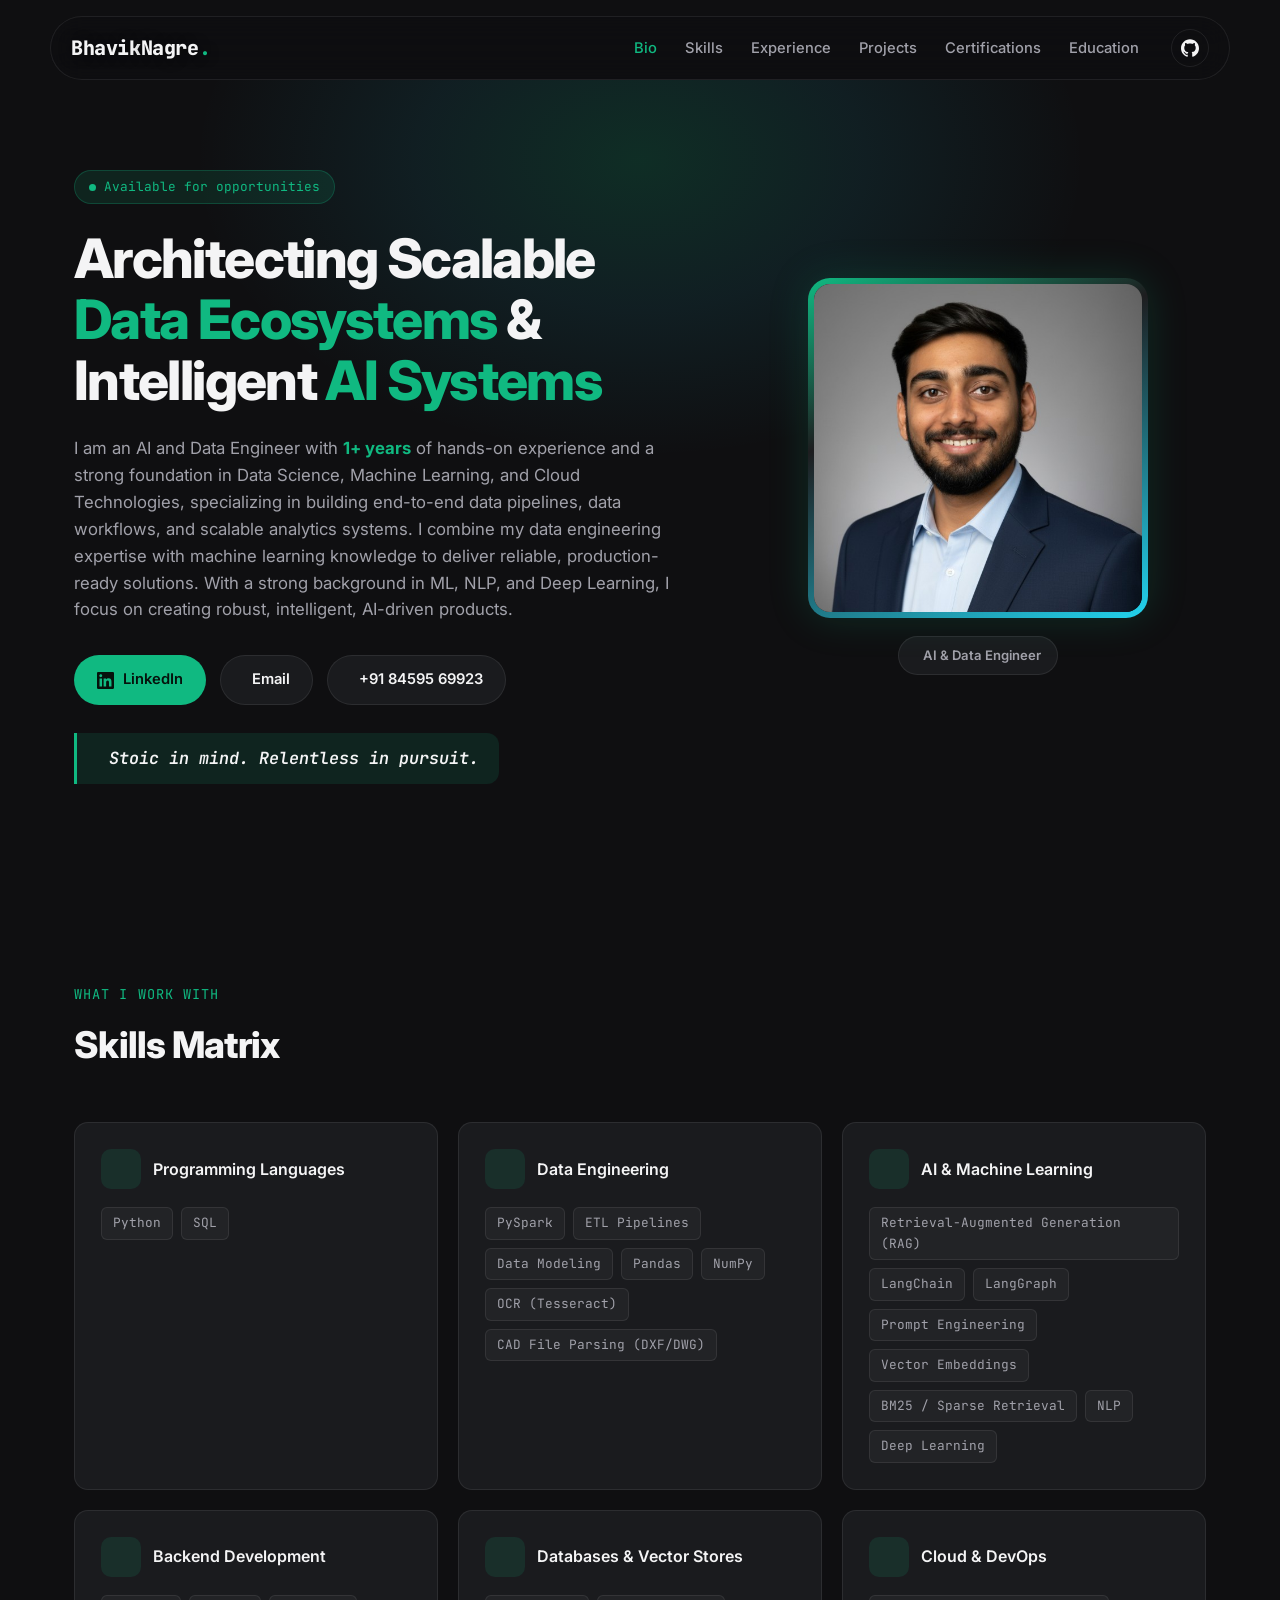
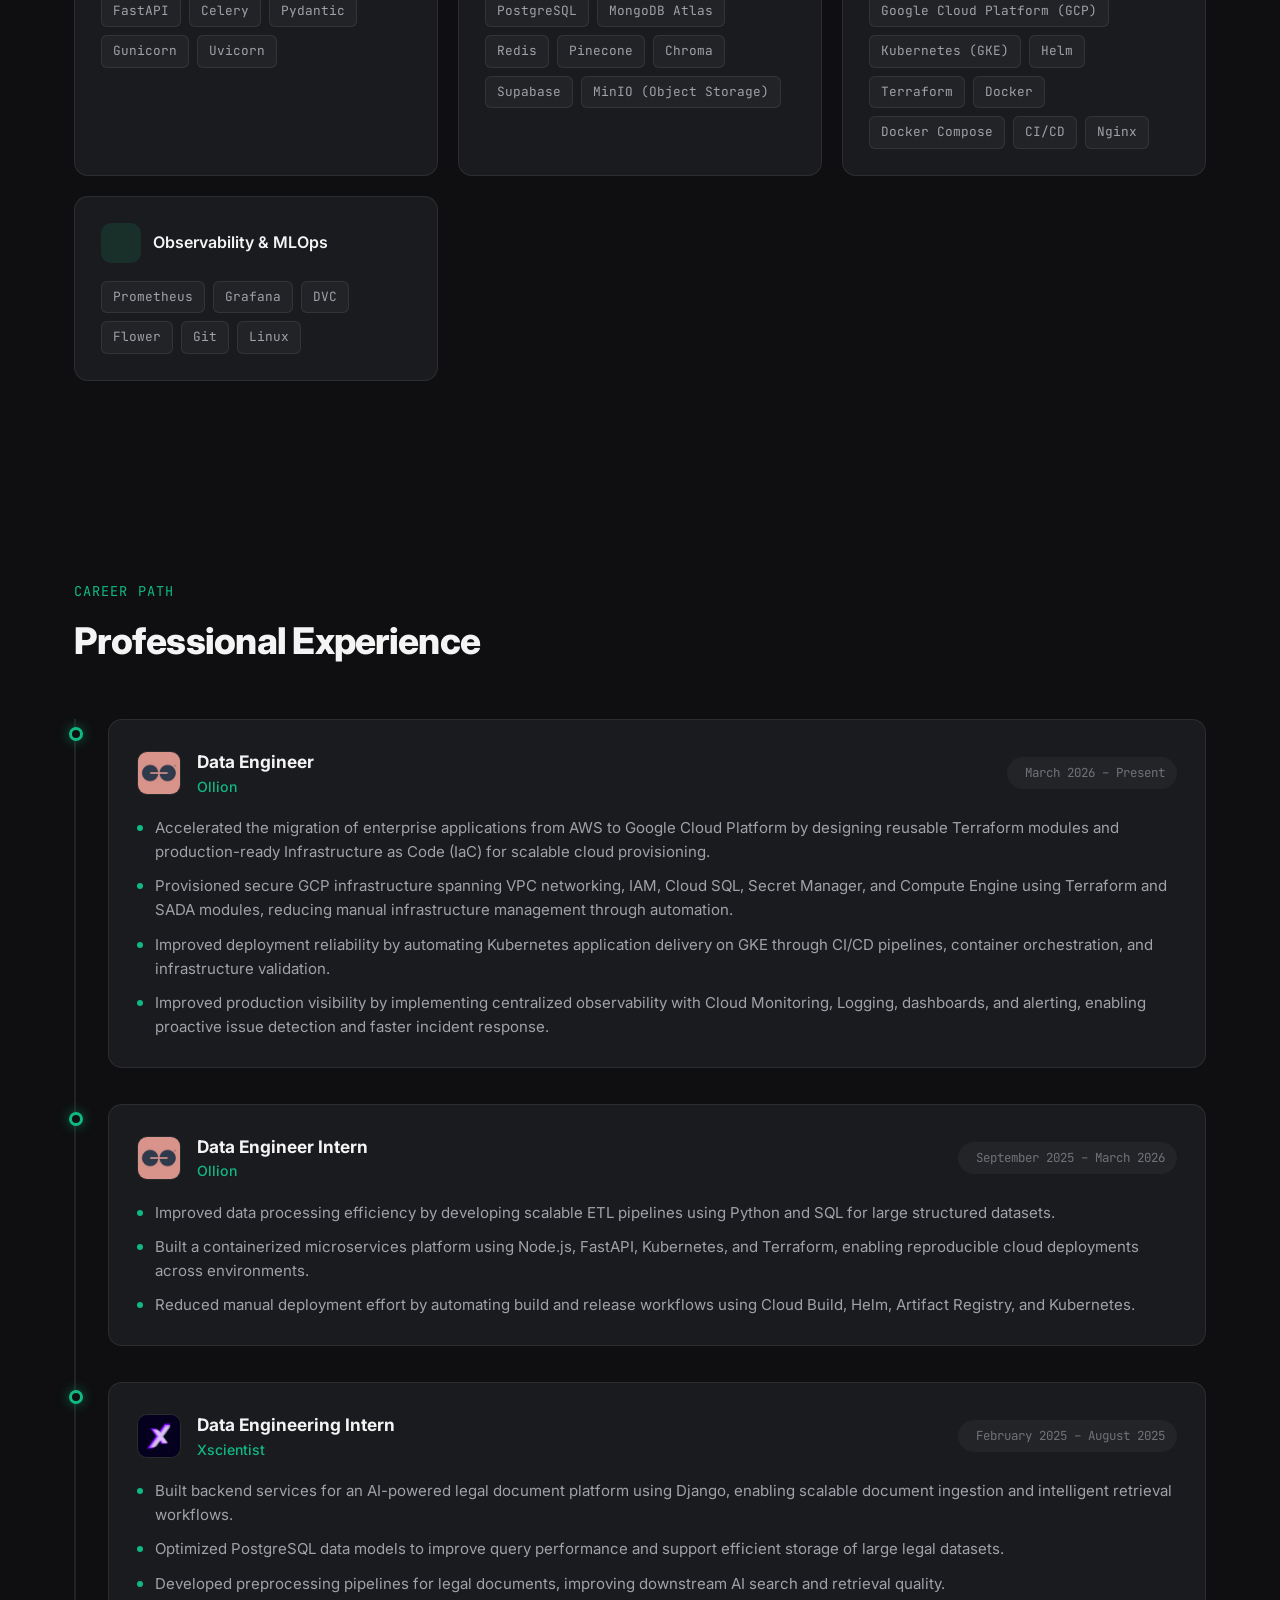
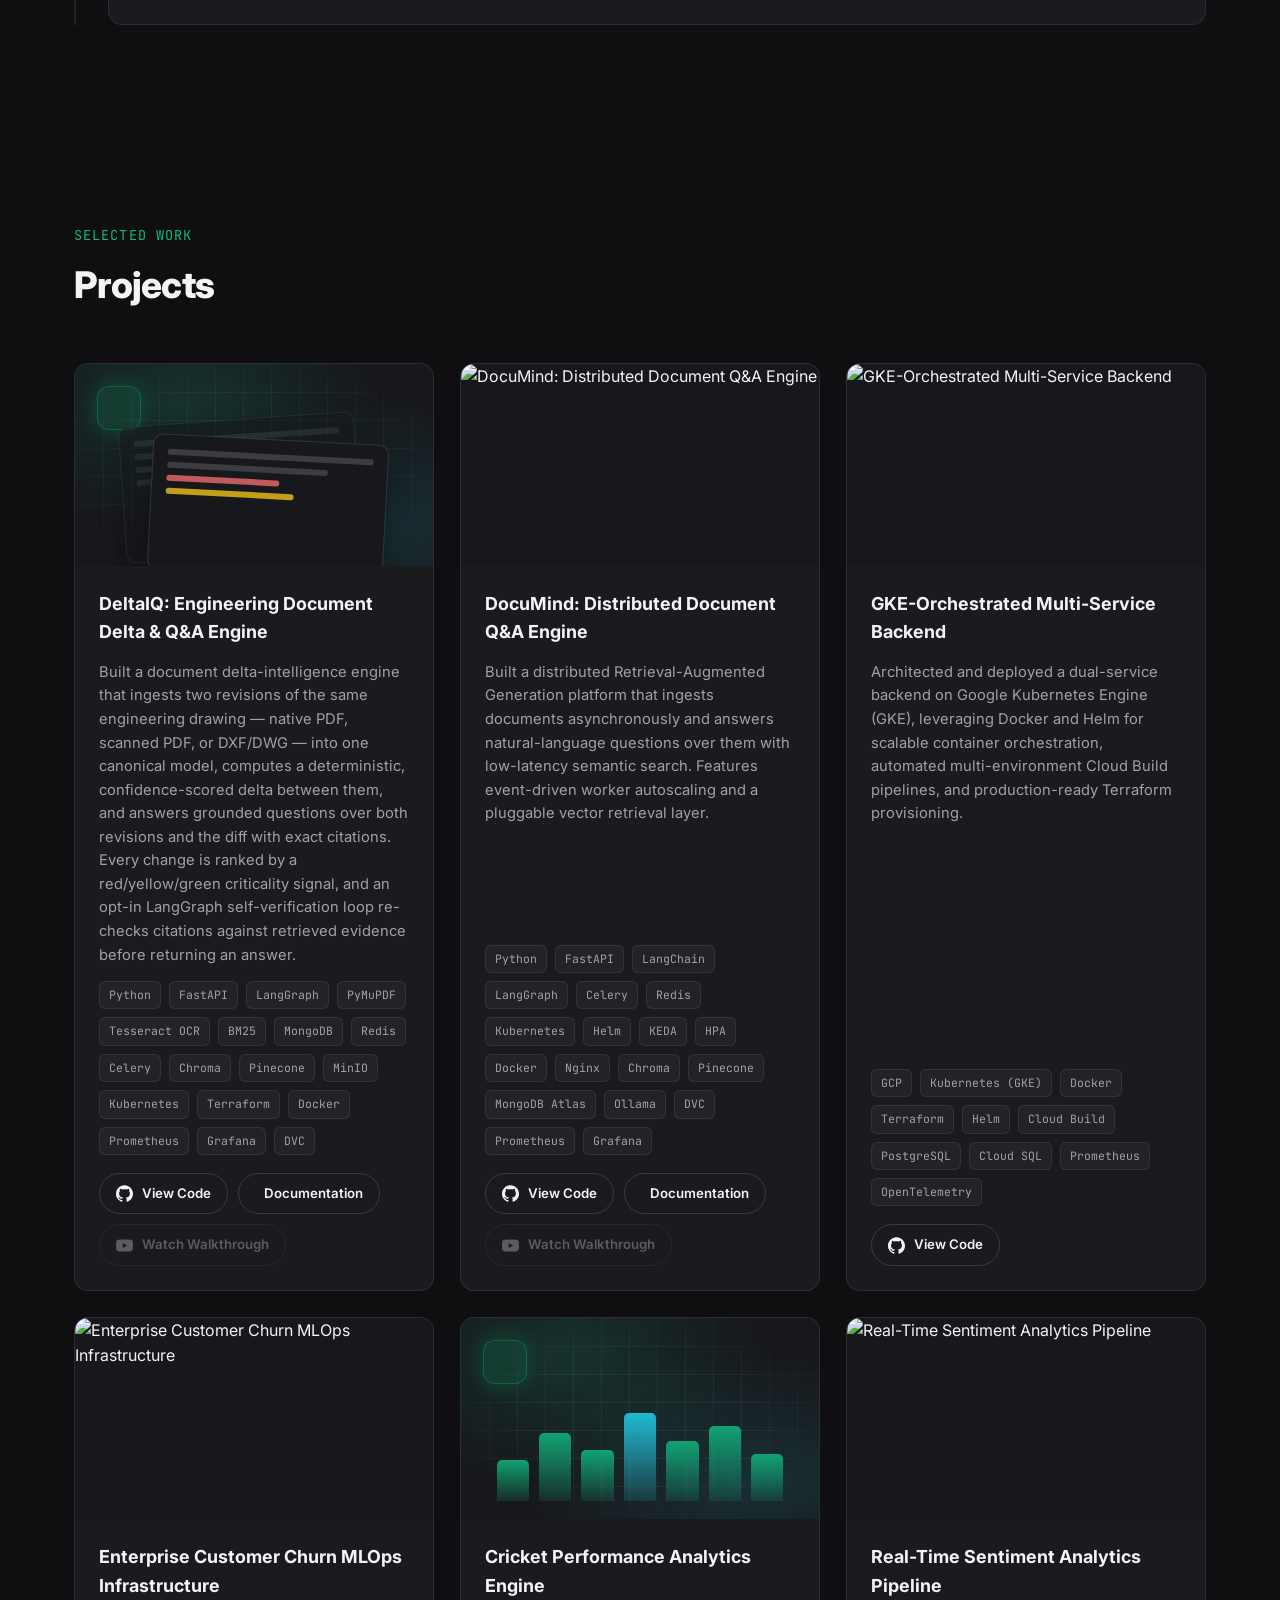
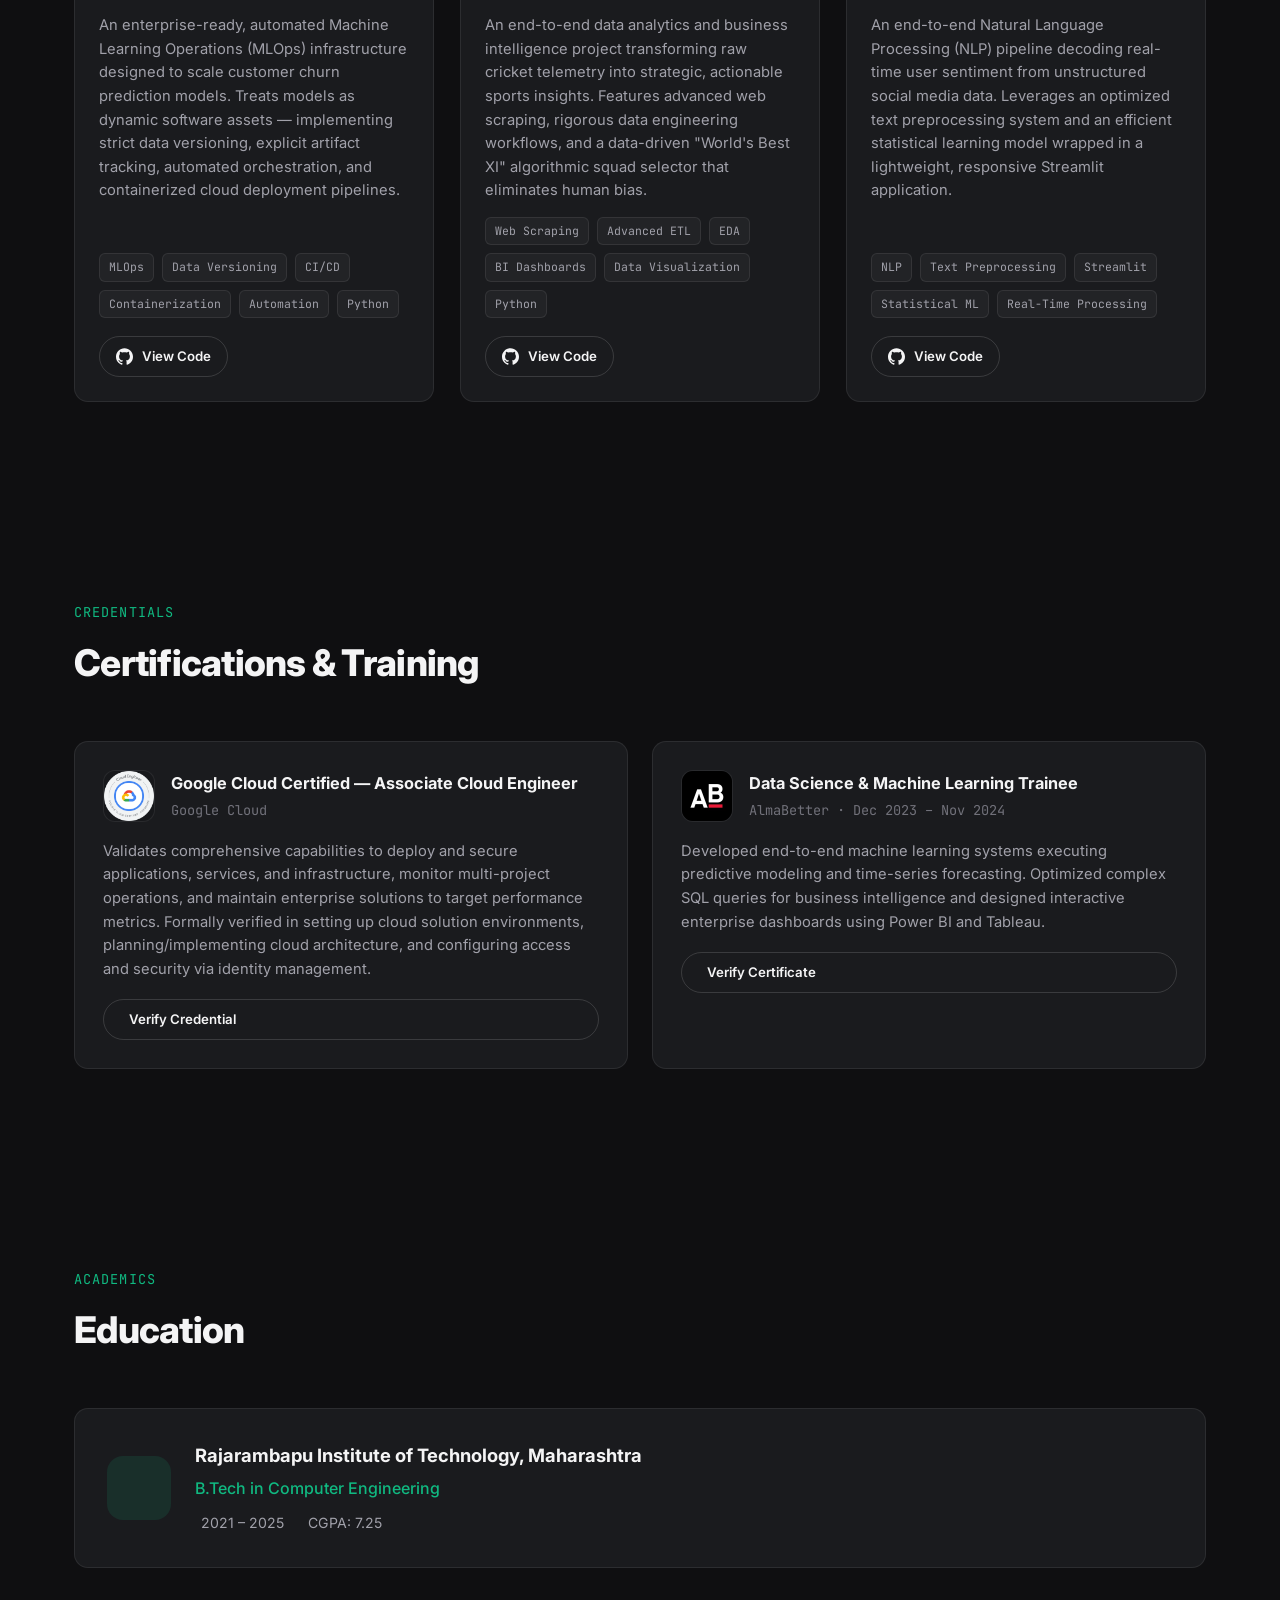
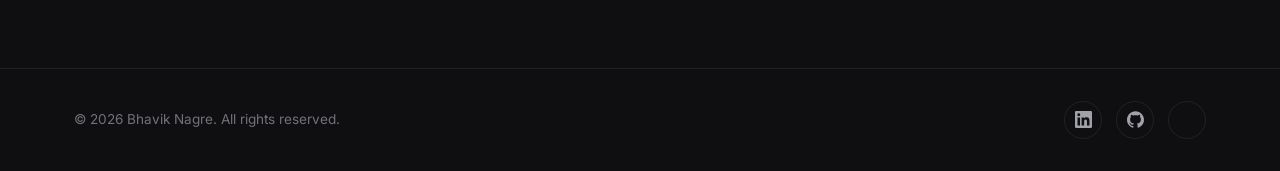
==== index.html @ c2b0cf18 "Add DeltaIQ project and new skills learned from it Adds a DeltaIQ project card (document delta engin" ====
<!DOCTYPE html>
<html lang="en">
<head>
<meta charset="UTF-8">
<meta name="viewport" content="width=device-width, initial-scale=1.0">
<title>Bhavik Nagre | Senior AI &amp; Data Engineer</title>
<meta name="description" content="Bhavik Nagre — AI &amp; Data Engineer specializing in scalable data pipelines, cloud infrastructure (GCP/Kubernetes), RAG systems, and production-ready ML/AI solutions.">
<meta name="author" content="Bhavik Nagre">
<meta name="theme-color" content="#0F0F11">

<!-- Open Graph -->
<meta property="og:title" content="Bhavik Nagre | Senior AI &amp; Data Engineer">
<meta property="og:description" content="Architecting Scalable Data Ecosystems &amp; Intelligent AI Systems.">
<meta property="og:type" content="website">
<meta property="og:url" content="https://bhaviknagre.github.io/portfolio/">
<meta property="og:image" content="https://bhaviknagre.github.io/portfolio/assets/img/profile-photo.jpg">

<!-- Favicon (inline SVG monogram, no binary asset required) -->
<link rel="icon" href="data:image/svg+xml,%3Csvg xmlns='http://www.w3.org/2000/svg' viewBox='0 0 100 100'%3E%3Crect width='100' height='100' rx='22' fill='%230F0F11'/%3E%3Ctext x='50' y='66' font-size='46' font-family='Arial, sans-serif' font-weight='700' fill='%2310B981' text-anchor='middle'%3EBN%3C/text%3E%3C/svg%3E">

<link rel="preconnect" href="https://fonts.googleapis.com">
<link rel="preconnect" href="https://fonts.gstatic.com" crossorigin>
<link href="https://fonts.googleapis.com/css2?family=Inter:wght@400;500;600;700;800&amp;family=JetBrains+Mono:wght@400;500;600&amp;display=swap" rel="stylesheet">

<link rel="stylesheet" href="style.css">

<!-- Structured data for rich search results -->
<script type="application/ld+json">
{
  "@context": "https://schema.org",
  "@type": "Person",
  "name": "Bhavik Nagre",
  "url": "https://bhaviknagre.github.io/portfolio/",
  "image": "https://bhaviknagre.github.io/portfolio/assets/img/profile-photo.jpg",
  "jobTitle": "AI & Data Engineer",
  "email": "mailto:bhaviknagre1432@gmail.com",
  "sameAs": [
    "https://www.linkedin.com/in/bhaviknagre",
    "https://github.com/bhaviknagre"
  ],
  "alumniOf": {
    "@type": "CollegeOrUniversity",
    "name": "Rajarambapu Institute of Technology, Maharashtra"
  },
  "worksFor": {
    "@type": "Organization",
    "name": "Ollion"
  },
  "knowsAbout": [
    "Data Engineering",
    "Machine Learning",
    "Retrieval-Augmented Generation",
    "Cloud Infrastructure",
    "Kubernetes",
    "Python"
  ]
}
</script>
</head>
<body>

<!-- ================= HEADER / NAV ================= -->
<header class="site-header" id="top">
  <nav class="navbar" aria-label="Primary">
    <a href="#top" class="logo">Bhavik<span class="accent-text">Nagre</span><span class="logo-dot">.</span></a>

    <button class="nav-toggle" id="navToggle" aria-label="Toggle navigation menu" aria-expanded="false" aria-controls="navMenu">
      <i data-lucide="menu" class="icon-open"></i>
      <i data-lucide="x" class="icon-close"></i>
    </button>

    <div class="nav-menu" id="navMenu">
      <ul class="nav-links">
        <li><a href="#bio" class="nav-link">Bio</a></li>
        <li><a href="#skills" class="nav-link">Skills</a></li>
        <li><a href="#experience" class="nav-link">Experience</a></li>
        <li><a href="#projects" class="nav-link">Projects</a></li>
        <li><a href="#certifications" class="nav-link">Certifications</a></li>
        <li><a href="#education" class="nav-link">Education</a></li>
      </ul>
      <a href="https://github.com/bhaviknagre" target="_blank" rel="noopener noreferrer" class="nav-github" aria-label="Visit GitHub profile">
        <svg viewBox="0 0 24 24" fill="currentColor" aria-hidden="true"><path d="M12 .297c-6.63 0-12 5.373-12 12 0 5.303 3.438 9.8 8.205 11.385.6.113.82-.258.82-.577 0-.285-.01-1.04-.015-2.04-3.338.724-4.042-1.61-4.042-1.61C4.422 18.07 3.633 17.7 3.633 17.7c-1.087-.744.084-.729.084-.729 1.205.084 1.838 1.236 1.838 1.236 1.07 1.835 2.809 1.305 3.495.998.108-.776.417-1.305.76-1.605-2.665-.3-5.466-1.332-5.466-5.93 0-1.31.465-2.38 1.235-3.22-.135-.303-.54-1.523.105-3.176 0 0 1.005-.322 3.3 1.23.96-.267 1.98-.399 3-.405 1.02.006 2.04.138 3 .405 2.28-1.552 3.285-1.23 3.285-1.23.645 1.653.24 2.873.12 3.176.765.84 1.23 1.91 1.23 3.22 0 4.61-2.805 5.625-5.475 5.92.42.36.81 1.096.81 2.22 0 1.606-.015 2.896-.015 3.286 0 .315.21.69.825.57C20.565 22.092 24 17.592 24 12.297c0-6.627-5.373-12-12-12"/></svg>
      </a>
    </div>
  </nav>
</header>

<main>
  <!-- ================= HERO / BIO ================= -->
  <section class="hero" id="bio">
    <div class="hero-glow"></div>
    <div class="container hero-grid">
      <div class="hero-content reveal">
        <p class="eyebrow"><span class="pulse-dot"></span> Available for opportunities</p>
        <h1 class="hero-headline">Architecting Scalable <span class="accent-text">Data Ecosystems</span> &amp; Intelligent <span class="accent-text">AI Systems</span></h1>
        <p class="hero-bio">
          I am an AI and Data Engineer with <strong class="accent-text">1+ years</strong> of hands-on experience and a strong foundation in Data Science, Machine Learning, and Cloud Technologies, specializing in building end-to-end data pipelines, data workflows, and scalable analytics systems. I combine my data engineering expertise with machine learning knowledge to deliver reliable, production-ready solutions. With a strong background in ML, NLP, and Deep Learning, I focus on creating robust, intelligent, AI-driven products.
        </p>

        <div class="hero-actions">
          <a href="https://www.linkedin.com/in/bhaviknagre" target="_blank" rel="noopener noreferrer" class="btn btn-primary">
            <svg viewBox="0 0 24 24" fill="currentColor" aria-hidden="true"><path d="M20.447 20.452h-3.554v-5.569c0-1.328-.027-3.037-1.852-3.037-1.853 0-2.136 1.445-2.136 2.939v5.667H9.351V9h3.414v1.561h.046c.477-.9 1.637-1.85 3.37-1.85 3.601 0 4.267 2.37 4.267 5.455v6.286zM5.337 7.433c-1.144 0-2.063-.926-2.063-2.065 0-1.138.92-2.063 2.063-2.063 1.14 0 2.064.925 2.064 2.063 0 1.139-.925 2.065-2.064 2.065zm1.782 13.019H3.555V9h3.564v11.452zM22.225 0H1.771C.792 0 0 .774 0 1.729v20.542C0 23.227.792 24 1.771 24h20.451C23.2 24 24 23.227 24 22.271V1.729C24 .774 23.2 0 22.222 0h.003z"/></svg> LinkedIn
          </a>
          <a href="mailto:bhaviknagre1432@gmail.com" class="btn btn-secondary">
            <i data-lucide="mail"></i> Email
          </a>
          <a href="tel:+918459569923" class="btn btn-secondary">
            <i data-lucide="phone"></i> +91 84595 69923
          </a>
        </div>

        <blockquote class="hero-tagline">
          <i data-lucide="quote"></i>
          <span>Stoic in mind. Relentless in pursuit.</span>
        </blockquote>
      </div>

      <div class="hero-photo reveal">
        <div class="photo-frame">
          <img src="assets/img/profile-photo.jpg" alt="Bhavik Nagre" class="photo-img" onerror="this.style.display='none'; this.nextElementSibling.style.display='flex';">
          <div class="photo-fallback">
            <i data-lucide="user-round"></i>
            <span>assets/img/profile-photo.jpg</span>
          </div>
        </div>
        <div class="photo-badge"><i data-lucide="sparkles"></i> AI &amp; Data Engineer</div>
      </div>
    </div>
  </section>

  <!-- ================= SKILLS MATRIX ================= -->
  <section class="section" id="skills">
    <div class="container">
      <p class="section-eyebrow">What I work with</p>
      <h2 class="section-title">Skills Matrix</h2>

      <div class="skills-grid">

        <div class="skill-card reveal">
          <div class="skill-card-header">
            <div class="skill-icon"><i data-lucide="code-2"></i></div>
            <h3>Programming Languages</h3>
          </div>
          <div class="tag-list">
            <span class="tag">Python</span>
            <span class="tag">SQL</span>
          </div>
        </div>

        <div class="skill-card reveal">
          <div class="skill-card-header">
            <div class="skill-icon"><i data-lucide="database"></i></div>
            <h3>Data Engineering</h3>
          </div>
          <div class="tag-list">
            <span class="tag">PySpark</span>
            <span class="tag">ETL Pipelines</span>
            <span class="tag">Data Modeling</span>
            <span class="tag">Pandas</span>
            <span class="tag">NumPy</span>
            <span class="tag">OCR (Tesseract)</span>
            <span class="tag">CAD File Parsing (DXF/DWG)</span>
          </div>
        </div>

        <div class="skill-card reveal">
          <div class="skill-card-header">
            <div class="skill-icon"><i data-lucide="brain-circuit"></i></div>
            <h3>AI &amp; Machine Learning</h3>
          </div>
          <div class="tag-list">
            <span class="tag">Retrieval-Augmented Generation (RAG)</span>
            <span class="tag">LangChain</span>
            <span class="tag">LangGraph</span>
            <span class="tag">Prompt Engineering</span>
            <span class="tag">Vector Embeddings</span>
            <span class="tag">BM25 / Sparse Retrieval</span>
            <span class="tag">NLP</span>
            <span class="tag">Deep Learning</span>
          </div>
        </div>

        <div class="skill-card reveal">
          <div class="skill-card-header">
            <div class="skill-icon"><i data-lucide="server"></i></div>
            <h3>Backend Development</h3>
          </div>
          <div class="tag-list">
            <span class="tag">FastAPI</span>
            <span class="tag">Celery</span>
            <span class="tag">Pydantic</span>
            <span class="tag">Gunicorn</span>
            <span class="tag">Uvicorn</span>
          </div>
        </div>

        <div class="skill-card reveal">
          <div class="skill-card-header">
            <div class="skill-icon"><i data-lucide="hard-drive"></i></div>
            <h3>Databases &amp; Vector Stores</h3>
          </div>
          <div class="tag-list">
            <span class="tag">PostgreSQL</span>
            <span class="tag">MongoDB Atlas</span>
            <span class="tag">Redis</span>
            <span class="tag">Pinecone</span>
            <span class="tag">Chroma</span>
            <span class="tag">Supabase</span>
            <span class="tag">MinIO (Object Storage)</span>
          </div>
        </div>

        <div class="skill-card reveal">
          <div class="skill-card-header">
            <div class="skill-icon"><i data-lucide="cloud"></i></div>
            <h3>Cloud &amp; DevOps</h3>
          </div>
          <div class="tag-list">
            <span class="tag">Google Cloud Platform (GCP)</span>
            <span class="tag">Kubernetes (GKE)</span>
            <span class="tag">Helm</span>
            <span class="tag">Terraform</span>
            <span class="tag">Docker</span>
            <span class="tag">Docker Compose</span>
            <span class="tag">CI/CD</span>
            <span class="tag">Nginx</span>
          </div>
        </div>

        <div class="skill-card reveal">
          <div class="skill-card-header">
            <div class="skill-icon"><i data-lucide="activity"></i></div>
            <h3>Observability &amp; MLOps</h3>
          </div>
          <div class="tag-list">
            <span class="tag">Prometheus</span>
            <span class="tag">Grafana</span>
            <span class="tag">DVC</span>
            <span class="tag">Flower</span>
            <span class="tag">Git</span>
            <span class="tag">Linux</span>
          </div>
        </div>

      </div>
    </div>
  </section>

  <!-- ================= EXPERIENCE ================= -->
  <section class="section" id="experience">
    <div class="container">
      <p class="section-eyebrow">Career path</p>
      <h2 class="section-title">Professional Experience</h2>

      <div class="timeline">

        <article class="timeline-item reveal">
          <div class="timeline-marker"></div>
          <div class="timeline-card">
            <div class="timeline-card-head">
              <img src="assets/img/ollion-logo.jpeg" alt="Ollion logo" class="company-logo" onerror="this.style.display='none'; this.nextElementSibling.style.display='flex';">
              <div class="company-logo-fallback" style="display:none;"><i data-lucide="building-2"></i></div>
              <div>
                <h3>Data Engineer</h3>
                <p class="timeline-company">Ollion</p>
              </div>
              <span class="timeline-date"><i data-lucide="calendar"></i> March 2026 – Present</span>
            </div>
            <ul class="timeline-list">
              <li>Accelerated the migration of enterprise applications from AWS to Google Cloud Platform by designing reusable Terraform modules and production-ready Infrastructure as Code (IaC) for scalable cloud provisioning.</li>
              <li>Provisioned secure GCP infrastructure spanning VPC networking, IAM, Cloud SQL, Secret Manager, and Compute Engine using Terraform and SADA modules, reducing manual infrastructure management through automation.</li>
              <li>Improved deployment reliability by automating Kubernetes application delivery on GKE through CI/CD pipelines, container orchestration, and infrastructure validation.</li>
              <li>Improved production visibility by implementing centralized observability with Cloud Monitoring, Logging, dashboards, and alerting, enabling proactive issue detection and faster incident response.</li>
            </ul>
          </div>
        </article>

        <article class="timeline-item reveal">
          <div class="timeline-marker"></div>
          <div class="timeline-card">
            <div class="timeline-card-head">
              <img src="assets/img/ollion-logo.jpeg" alt="Ollion logo" class="company-logo" onerror="this.style.display='none'; this.nextElementSibling.style.display='flex';">
              <div class="company-logo-fallback" style="display:none;"><i data-lucide="building-2"></i></div>
              <div>
                <h3>Data Engineer Intern</h3>
                <p class="timeline-company">Ollion</p>
              </div>
              <span class="timeline-date"><i data-lucide="calendar"></i> September 2025 – March 2026</span>
            </div>
            <ul class="timeline-list">
              <li>Improved data processing efficiency by developing scalable ETL pipelines using Python and SQL for large structured datasets.</li>
              <li>Built a containerized microservices platform using Node.js, FastAPI, Kubernetes, and Terraform, enabling reproducible cloud deployments across environments.</li>
              <li>Reduced manual deployment effort by automating build and release workflows using Cloud Build, Helm, Artifact Registry, and Kubernetes.</li>
            </ul>
          </div>
        </article>

        <article class="timeline-item reveal">
          <div class="timeline-marker"></div>
          <div class="timeline-card">
            <div class="timeline-card-head">
              <img src="assets/img/xscientist-logo.jpeg" alt="Xscientist logo" class="company-logo" onerror="this.style.display='none'; this.nextElementSibling.style.display='flex';">
              <div class="company-logo-fallback" style="display:none;"><i data-lucide="building-2"></i></div>
              <div>
                <h3>Data Engineering Intern</h3>
                <p class="timeline-company">Xscientist</p>
              </div>
              <span class="timeline-date"><i data-lucide="calendar"></i> February 2025 – August 2025</span>
            </div>
            <ul class="timeline-list">
              <li>Built backend services for an AI-powered legal document platform using Django, enabling scalable document ingestion and intelligent retrieval workflows.</li>
              <li>Optimized PostgreSQL data models to improve query performance and support efficient storage of large legal datasets.</li>
              <li>Developed preprocessing pipelines for legal documents, improving downstream AI search and retrieval quality.</li>
            </ul>
          </div>
        </article>

      </div>
    </div>
  </section>

  <!-- ================= PROJECTS ================= -->
  <section class="section" id="projects">
    <div class="container">
      <p class="section-eyebrow">Selected work</p>
      <h2 class="section-title">Projects</h2>

      <div class="projects-grid">

        <article class="project-card reveal">
          <div class="project-image project-illustration illustration-delta">
            <div class="illustration-grid"></div>
            <div class="illustration-icon"><i data-lucide="git-compare"></i></div>
            <div class="illustration-delta-stack">
              <div class="delta-doc delta-doc-a"><span></span><span></span><span></span><span></span></div>
              <div class="delta-doc delta-doc-b">
                <span></span><span></span><span></span><span></span>
                <div class="delta-chips">
                  <span class="delta-chip chip-red"></span>
                  <span class="delta-chip chip-yellow"></span>
                  <span class="delta-chip chip-green"></span>
                </div>
              </div>
            </div>
          </div>
          <div class="project-body">
            <h3>DeltaIQ: Engineering Document Delta &amp; Q&amp;A Engine</h3>
            <p>Built a document delta-intelligence engine that ingests two revisions of the same engineering drawing — native PDF, scanned PDF, or DXF/DWG — into one canonical model, computes a deterministic, confidence-scored delta between them, and answers grounded questions over both revisions and the diff with exact citations. Every change is ranked by a red/yellow/green criticality signal, and an opt-in LangGraph self-verification loop re-checks citations against retrieved evidence before returning an answer.</p>
            <div class="tag-list tag-list-sm">
              <span class="tag">Python</span><span class="tag">FastAPI</span><span class="tag">LangGraph</span><span class="tag">PyMuPDF</span><span class="tag">Tesseract OCR</span><span class="tag">BM25</span><span class="tag">MongoDB</span><span class="tag">Redis</span><span class="tag">Celery</span><span class="tag">Chroma</span><span class="tag">Pinecone</span><span class="tag">MinIO</span><span class="tag">Kubernetes</span><span class="tag">Terraform</span><span class="tag">Docker</span><span class="tag">Prometheus</span><span class="tag">Grafana</span><span class="tag">DVC</span>
            </div>
            <div class="project-actions">
              <a href="https://github.com/bhaviknagre/DeltaIQ" target="_blank" rel="noopener noreferrer" class="btn btn-outline btn-sm"><svg viewBox="0 0 24 24" fill="currentColor" aria-hidden="true"><path d="M12 .297c-6.63 0-12 5.373-12 12 0 5.303 3.438 9.8 8.205 11.385.6.113.82-.258.82-.577 0-.285-.01-1.04-.015-2.04-3.338.724-4.042-1.61-4.042-1.61C4.422 18.07 3.633 17.7 3.633 17.7c-1.087-.744.084-.729.084-.729 1.205.084 1.838 1.236 1.838 1.236 1.07 1.835 2.809 1.305 3.495.998.108-.776.417-1.305.76-1.605-2.665-.3-5.466-1.332-5.466-5.93 0-1.31.465-2.38 1.235-3.22-.135-.303-.54-1.523.105-3.176 0 0 1.005-.322 3.3 1.23.96-.267 1.98-.399 3-.405 1.02.006 2.04.138 3 .405 2.28-1.552 3.285-1.23 3.285-1.23.645 1.653.24 2.873.12 3.176.765.84 1.23 1.91 1.23 3.22 0 4.61-2.805 5.625-5.475 5.92.42.36.81 1.096.81 2.22 0 1.606-.015 2.896-.015 3.286 0 .315.21.69.825.57C20.565 22.092 24 17.592 24 12.297c0-6.627-5.373-12-12-12"/></svg> View Code</a>
              <a href="https://bhaviknagre.github.io/DeltaIQ/" target="_blank" rel="noopener noreferrer" class="btn btn-outline btn-sm"><i data-lucide="book-open"></i> Documentation</a>
              <a href="https://youtu.be/bGTX1lFKvho" target="_blank" rel="noopener noreferrer" class="btn btn-ghost btn-sm"><svg viewBox="0 0 24 24" fill="currentColor" aria-hidden="true"><path d="M23.498 6.186a3.016 3.016 0 0 0-2.122-2.136C19.505 3.545 12 3.545 12 3.545s-7.505 0-9.377.505A3.017 3.017 0 0 0 .502 6.186C0 8.07 0 12 0 12s0 3.93.502 5.814a3.016 3.016 0 0 0 2.122 2.136c1.871.505 9.376.505 9.376.505s7.505 0 9.377-.505a3.015 3.015 0 0 0 2.122-2.136C24 15.93 24 12 24 12s0-3.93-.502-5.814zM9.545 15.568V8.432L15.818 12l-6.273 3.568z"/></svg> Watch Walkthrough</a>
            </div>
          </div>
        </article>

        <article class="project-card reveal">
          <div class="project-image">
            <img src="https://images.unsplash.com/photo-1762330465857-07e4c81c0dfa?auto=format&fit=crop&w=800&q=80" alt="DocuMind: Distributed Document Q&A Engine" loading="lazy">
          </div>
          <div class="project-body">
            <h3>DocuMind: Distributed Document Q&amp;A Engine</h3>
            <p>Built a distributed Retrieval-Augmented Generation platform that ingests documents asynchronously and answers natural-language questions over them with low-latency semantic search. Features event-driven worker autoscaling and a pluggable vector retrieval layer.</p>
            <div class="tag-list tag-list-sm">
              <span class="tag">Python</span><span class="tag">FastAPI</span><span class="tag">LangChain</span><span class="tag">LangGraph</span><span class="tag">Celery</span><span class="tag">Redis</span><span class="tag">Kubernetes</span><span class="tag">Helm</span><span class="tag">KEDA</span><span class="tag">HPA</span><span class="tag">Docker</span><span class="tag">Nginx</span><span class="tag">Chroma</span><span class="tag">Pinecone</span><span class="tag">MongoDB Atlas</span><span class="tag">Ollama</span><span class="tag">DVC</span><span class="tag">Prometheus</span><span class="tag">Grafana</span>
            </div>
            <div class="project-actions">
              <a href="https://github.com/bhaviknagre/rag-system/tree/release/v2.0.0" target="_blank" rel="noopener noreferrer" class="btn btn-outline btn-sm"><svg viewBox="0 0 24 24" fill="currentColor" aria-hidden="true"><path d="M12 .297c-6.63 0-12 5.373-12 12 0 5.303 3.438 9.8 8.205 11.385.6.113.82-.258.82-.577 0-.285-.01-1.04-.015-2.04-3.338.724-4.042-1.61-4.042-1.61C4.422 18.07 3.633 17.7 3.633 17.7c-1.087-.744.084-.729.084-.729 1.205.084 1.838 1.236 1.838 1.236 1.07 1.835 2.809 1.305 3.495.998.108-.776.417-1.305.76-1.605-2.665-.3-5.466-1.332-5.466-5.93 0-1.31.465-2.38 1.235-3.22-.135-.303-.54-1.523.105-3.176 0 0 1.005-.322 3.3 1.23.96-.267 1.98-.399 3-.405 1.02.006 2.04.138 3 .405 2.28-1.552 3.285-1.23 3.285-1.23.645 1.653.24 2.873.12 3.176.765.84 1.23 1.91 1.23 3.22 0 4.61-2.805 5.625-5.475 5.92.42.36.81 1.096.81 2.22 0 1.606-.015 2.896-.015 3.286 0 .315.21.69.825.57C20.565 22.092 24 17.592 24 12.297c0-6.627-5.373-12-12-12"/></svg> View Code</a>
              <a href="https://bhaviknagre.github.io/rag-system/" target="_blank" rel="noopener noreferrer" class="btn btn-outline btn-sm"><i data-lucide="book-open"></i> Documentation</a>
              <a href="https://youtu.be/kkYuBZSBag0" target="_blank" rel="noopener noreferrer" class="btn btn-ghost btn-sm"><svg viewBox="0 0 24 24" fill="currentColor" aria-hidden="true"><path d="M23.498 6.186a3.016 3.016 0 0 0-2.122-2.136C19.505 3.545 12 3.545 12 3.545s-7.505 0-9.377.505A3.017 3.017 0 0 0 .502 6.186C0 8.07 0 12 0 12s0 3.93.502 5.814a3.016 3.016 0 0 0 2.122 2.136c1.871.505 9.376.505 9.376.505s7.505 0 9.377-.505a3.015 3.015 0 0 0 2.122-2.136C24 15.93 24 12 24 12s0-3.93-.502-5.814zM9.545 15.568V8.432L15.818 12l-6.273 3.568z"/></svg> Watch Walkthrough</a>
            </div>
          </div>
        </article>

        <article class="project-card reveal">
          <div class="project-image">
            <img src="https://images.unsplash.com/photo-1600132806370-bf17e65e942f?auto=format&fit=crop&w=800&q=80" alt="GKE-Orchestrated Multi-Service Backend" loading="lazy">
          </div>
          <div class="project-body">
            <h3>GKE-Orchestrated Multi-Service Backend</h3>
            <p>Architected and deployed a dual-service backend on Google Kubernetes Engine (GKE), leveraging Docker and Helm for scalable container orchestration, automated multi-environment Cloud Build pipelines, and production-ready Terraform provisioning.</p>
            <div class="tag-list tag-list-sm">
              <span class="tag">GCP</span><span class="tag">Kubernetes (GKE)</span><span class="tag">Docker</span><span class="tag">Terraform</span><span class="tag">Helm</span><span class="tag">Cloud Build</span><span class="tag">PostgreSQL</span><span class="tag">Cloud SQL</span><span class="tag">Prometheus</span><span class="tag">OpenTelemetry</span>
            </div>
            <div class="project-actions">
              <a href="https://github.com/bhaviknagre/GKE-Orchestrated-Multi-Service-Backend" target="_blank" rel="noopener noreferrer" class="btn btn-outline btn-sm"><svg viewBox="0 0 24 24" fill="currentColor" aria-hidden="true"><path d="M12 .297c-6.63 0-12 5.373-12 12 0 5.303 3.438 9.8 8.205 11.385.6.113.82-.258.82-.577 0-.285-.01-1.04-.015-2.04-3.338.724-4.042-1.61-4.042-1.61C4.422 18.07 3.633 17.7 3.633 17.7c-1.087-.744.084-.729.084-.729 1.205.084 1.838 1.236 1.838 1.236 1.07 1.835 2.809 1.305 3.495.998.108-.776.417-1.305.76-1.605-2.665-.3-5.466-1.332-5.466-5.93 0-1.31.465-2.38 1.235-3.22-.135-.303-.54-1.523.105-3.176 0 0 1.005-.322 3.3 1.23.96-.267 1.98-.399 3-.405 1.02.006 2.04.138 3 .405 2.28-1.552 3.285-1.23 3.285-1.23.645 1.653.24 2.873.12 3.176.765.84 1.23 1.91 1.23 3.22 0 4.61-2.805 5.625-5.475 5.92.42.36.81 1.096.81 2.22 0 1.606-.015 2.896-.015 3.286 0 .315.21.69.825.57C20.565 22.092 24 17.592 24 12.297c0-6.627-5.373-12-12-12"/></svg> View Code</a>
            </div>
          </div>
        </article>

        <article class="project-card reveal">
          <div class="project-image">
            <img src="https://images.unsplash.com/photo-1551288049-bebda4e38f71?auto=format&fit=crop&w=800&q=80" alt="Enterprise Customer Churn MLOps Infrastructure" loading="lazy">
          </div>
          <div class="project-body">
            <h3>Enterprise Customer Churn MLOps Infrastructure</h3>
            <p>An enterprise-ready, automated Machine Learning Operations (MLOps) infrastructure designed to scale customer churn prediction models. Treats models as dynamic software assets — implementing strict data versioning, explicit artifact tracking, automated orchestration, and containerized cloud deployment pipelines.</p>
            <div class="tag-list tag-list-sm">
              <span class="tag">MLOps</span><span class="tag">Data Versioning</span><span class="tag">CI/CD</span><span class="tag">Containerization</span><span class="tag">Automation</span><span class="tag">Python</span>
            </div>
            <div class="project-actions">
              <a href="https://github.com/bhaviknagre/churn-prediction" target="_blank" rel="noopener noreferrer" class="btn btn-outline btn-sm"><svg viewBox="0 0 24 24" fill="currentColor" aria-hidden="true"><path d="M12 .297c-6.63 0-12 5.373-12 12 0 5.303 3.438 9.8 8.205 11.385.6.113.82-.258.82-.577 0-.285-.01-1.04-.015-2.04-3.338.724-4.042-1.61-4.042-1.61C4.422 18.07 3.633 17.7 3.633 17.7c-1.087-.744.084-.729.084-.729 1.205.084 1.838 1.236 1.838 1.236 1.07 1.835 2.809 1.305 3.495.998.108-.776.417-1.305.76-1.605-2.665-.3-5.466-1.332-5.466-5.93 0-1.31.465-2.38 1.235-3.22-.135-.303-.54-1.523.105-3.176 0 0 1.005-.322 3.3 1.23.96-.267 1.98-.399 3-.405 1.02.006 2.04.138 3 .405 2.28-1.552 3.285-1.23 3.285-1.23.645 1.653.24 2.873.12 3.176.765.84 1.23 1.91 1.23 3.22 0 4.61-2.805 5.625-5.475 5.92.42.36.81 1.096.81 2.22 0 1.606-.015 2.896-.015 3.286 0 .315.21.69.825.57C20.565 22.092 24 17.592 24 12.297c0-6.627-5.373-12-12-12"/></svg> View Code</a>
            </div>
          </div>
        </article>

        <article class="project-card reveal">
          <div class="project-image project-illustration illustration-cricket">
            <div class="illustration-grid"></div>
            <div class="illustration-bars">
              <span style="--h:38%"></span>
              <span style="--h:64%"></span>
              <span style="--h:48%"></span>
              <span style="--h:82%"></span>
              <span style="--h:56%"></span>
              <span style="--h:70%"></span>
              <span style="--h:44%"></span>
            </div>
            <div class="illustration-icon"><i data-lucide="bar-chart-3"></i></div>
          </div>
          <div class="project-body">
            <h3>Cricket Performance Analytics Engine</h3>
            <p>An end-to-end data analytics and business intelligence project transforming raw cricket telemetry into strategic, actionable sports insights. Features advanced web scraping, rigorous data engineering workflows, and a data-driven "World's Best XI" algorithmic squad selector that eliminates human bias.</p>
            <div class="tag-list tag-list-sm">
              <span class="tag">Web Scraping</span><span class="tag">Advanced ETL</span><span class="tag">EDA</span><span class="tag">BI Dashboards</span><span class="tag">Data Visualization</span><span class="tag">Python</span>
            </div>
            <div class="project-actions">
              <a href="https://github.com/bhaviknagre/Cricket-Data-Anlaysis" target="_blank" rel="noopener noreferrer" class="btn btn-outline btn-sm"><svg viewBox="0 0 24 24" fill="currentColor" aria-hidden="true"><path d="M12 .297c-6.63 0-12 5.373-12 12 0 5.303 3.438 9.8 8.205 11.385.6.113.82-.258.82-.577 0-.285-.01-1.04-.015-2.04-3.338.724-4.042-1.61-4.042-1.61C4.422 18.07 3.633 17.7 3.633 17.7c-1.087-.744.084-.729.084-.729 1.205.084 1.838 1.236 1.838 1.236 1.07 1.835 2.809 1.305 3.495.998.108-.776.417-1.305.76-1.605-2.665-.3-5.466-1.332-5.466-5.93 0-1.31.465-2.38 1.235-3.22-.135-.303-.54-1.523.105-3.176 0 0 1.005-.322 3.3 1.23.96-.267 1.98-.399 3-.405 1.02.006 2.04.138 3 .405 2.28-1.552 3.285-1.23 3.285-1.23.645 1.653.24 2.873.12 3.176.765.84 1.23 1.91 1.23 3.22 0 4.61-2.805 5.625-5.475 5.92.42.36.81 1.096.81 2.22 0 1.606-.015 2.896-.015 3.286 0 .315.21.69.825.57C20.565 22.092 24 17.592 24 12.297c0-6.627-5.373-12-12-12"/></svg> View Code</a>
            </div>
          </div>
        </article>

        <article class="project-card reveal">
          <div class="project-image">
            <img src="https://images.unsplash.com/photo-1526628953301-3e589a6a8b74?auto=format&fit=crop&w=800&q=80" alt="Real-Time Sentiment Analytics Pipeline" loading="lazy">
          </div>
          <div class="project-body">
            <h3>Real-Time Sentiment Analytics Pipeline</h3>
            <p>An end-to-end Natural Language Processing (NLP) pipeline decoding real-time user sentiment from unstructured social media data. Leverages an optimized text preprocessing system and an efficient statistical learning model wrapped in a lightweight, responsive Streamlit application.</p>
            <div class="tag-list tag-list-sm">
              <span class="tag">NLP</span><span class="tag">Text Preprocessing</span><span class="tag">Streamlit</span><span class="tag">Statistical ML</span><span class="tag">Real-Time Processing</span>
            </div>
            <div class="project-actions">
              <a href="https://github.com/bhaviknagre/Sentiment-Analysis-" target="_blank" rel="noopener noreferrer" class="btn btn-outline btn-sm"><svg viewBox="0 0 24 24" fill="currentColor" aria-hidden="true"><path d="M12 .297c-6.63 0-12 5.373-12 12 0 5.303 3.438 9.8 8.205 11.385.6.113.82-.258.82-.577 0-.285-.01-1.04-.015-2.04-3.338.724-4.042-1.61-4.042-1.61C4.422 18.07 3.633 17.7 3.633 17.7c-1.087-.744.084-.729.084-.729 1.205.084 1.838 1.236 1.838 1.236 1.07 1.835 2.809 1.305 3.495.998.108-.776.417-1.305.76-1.605-2.665-.3-5.466-1.332-5.466-5.93 0-1.31.465-2.38 1.235-3.22-.135-.303-.54-1.523.105-3.176 0 0 1.005-.322 3.3 1.23.96-.267 1.98-.399 3-.405 1.02.006 2.04.138 3 .405 2.28-1.552 3.285-1.23 3.285-1.23.645 1.653.24 2.873.12 3.176.765.84 1.23 1.91 1.23 3.22 0 4.61-2.805 5.625-5.475 5.92.42.36.81 1.096.81 2.22 0 1.606-.015 2.896-.015 3.286 0 .315.21.69.825.57C20.565 22.092 24 17.592 24 12.297c0-6.627-5.373-12-12-12"/></svg> View Code</a>
            </div>
          </div>
        </article>

      </div>
    </div>
  </section>

  <!-- ================= CERTIFICATIONS ================= -->
  <section class="section" id="certifications">
    <div class="container">
      <p class="section-eyebrow">Credentials</p>
      <h2 class="section-title">Certifications &amp; Training</h2>

      <div class="cert-grid">

        <article class="cert-card reveal">
          <div class="cert-head">
            <img src="assets/img/google-logo.png" alt="Google Cloud logo" class="cert-logo" onerror="this.style.display='none'; this.nextElementSibling.style.display='flex';">
            <div class="cert-logo-fallback" style="display:none;"><i data-lucide="cloud"></i></div>
            <div>
              <h3>Google Cloud Certified — Associate Cloud Engineer</h3>
              <p class="cert-issuer">Google Cloud</p>
            </div>
          </div>
          <p class="cert-desc">Validates comprehensive capabilities to deploy and secure applications, services, and infrastructure, monitor multi-project operations, and maintain enterprise solutions to target performance metrics. Formally verified in setting up cloud solution environments, planning/implementing cloud architecture, and configuring access and security via identity management.</p>
          <a href="https://www.credly.com/badges/5687c48c-b9ec-4012-8467-fbef8e8f4144/public_url" target="_blank" rel="noopener noreferrer" class="btn btn-outline btn-sm"><i data-lucide="badge-check"></i> Verify Credential</a>
        </article>

        <article class="cert-card reveal">
          <div class="cert-head">
            <img src="assets/img/almabetter-logo.jpeg" alt="AlmaBetter logo" class="cert-logo" onerror="this.style.display='none'; this.nextElementSibling.style.display='flex';">
            <div class="cert-logo-fallback" style="display:none;"><i data-lucide="graduation-cap"></i></div>
            <div>
              <h3>Data Science &amp; Machine Learning Trainee</h3>
              <p class="cert-issuer">AlmaBetter · Dec 2023 – Nov 2024</p>
            </div>
          </div>
          <p class="cert-desc">Developed end-to-end machine learning systems executing predictive modeling and time-series forecasting. Optimized complex SQL queries for business intelligence and designed interactive enterprise dashboards using Power BI and Tableau.</p>
          <a href="https://verified.sertifier.com/en/verify/85836783033888/" target="_blank" rel="noopener noreferrer" class="btn btn-outline btn-sm"><i data-lucide="badge-check"></i> Verify Certificate</a>
        </article>

      </div>
    </div>
  </section>

  <!-- ================= EDUCATION ================= -->
  <section class="section" id="education">
    <div class="container">
      <p class="section-eyebrow">Academics</p>
      <h2 class="section-title">Education</h2>

      <div class="edu-card reveal">
        <div class="edu-icon"><i data-lucide="graduation-cap"></i></div>
        <div class="edu-body">
          <h3>Rajarambapu Institute of Technology, Maharashtra</h3>
          <p class="edu-degree">B.Tech in Computer Engineering</p>
          <div class="edu-meta">
            <span><i data-lucide="calendar"></i> 2021 – 2025</span>
            <span><i data-lucide="award"></i> CGPA: 7.25</span>
          </div>
        </div>
      </div>
    </div>
  </section>
</main>

<!-- ================= FOOTER ================= -->
<footer class="site-footer">
  <div class="container footer-inner">
    <p class="footer-copy">&copy; <span id="year"></span> Bhavik Nagre. All rights reserved.</p>
    <div class="footer-socials">
      <a href="https://www.linkedin.com/in/bhaviknagre" target="_blank" rel="noopener noreferrer" aria-label="LinkedIn"><svg viewBox="0 0 24 24" fill="currentColor" aria-hidden="true"><path d="M20.447 20.452h-3.554v-5.569c0-1.328-.027-3.037-1.852-3.037-1.853 0-2.136 1.445-2.136 2.939v5.667H9.351V9h3.414v1.561h.046c.477-.9 1.637-1.85 3.37-1.85 3.601 0 4.267 2.37 4.267 5.455v6.286zM5.337 7.433c-1.144 0-2.063-.926-2.063-2.065 0-1.138.92-2.063 2.063-2.063 1.14 0 2.064.925 2.064 2.063 0 1.139-.925 2.065-2.064 2.065zm1.782 13.019H3.555V9h3.564v11.452zM22.225 0H1.771C.792 0 0 .774 0 1.729v20.542C0 23.227.792 24 1.771 24h20.451C23.2 24 24 23.227 24 22.271V1.729C24 .774 23.2 0 22.222 0h.003z"/></svg></a>
      <a href="https://github.com/bhaviknagre" target="_blank" rel="noopener noreferrer" aria-label="GitHub"><svg viewBox="0 0 24 24" fill="currentColor" aria-hidden="true"><path d="M12 .297c-6.63 0-12 5.373-12 12 0 5.303 3.438 9.8 8.205 11.385.6.113.82-.258.82-.577 0-.285-.01-1.04-.015-2.04-3.338.724-4.042-1.61-4.042-1.61C4.422 18.07 3.633 17.7 3.633 17.7c-1.087-.744.084-.729.084-.729 1.205.084 1.838 1.236 1.838 1.236 1.07 1.835 2.809 1.305 3.495.998.108-.776.417-1.305.76-1.605-2.665-.3-5.466-1.332-5.466-5.93 0-1.31.465-2.38 1.235-3.22-.135-.303-.54-1.523.105-3.176 0 0 1.005-.322 3.3 1.23.96-.267 1.98-.399 3-.405 1.02.006 2.04.138 3 .405 2.28-1.552 3.285-1.23 3.285-1.23.645 1.653.24 2.873.12 3.176.765.84 1.23 1.91 1.23 3.22 0 4.61-2.805 5.625-5.475 5.92.42.36.81 1.096.81 2.22 0 1.606-.015 2.896-.015 3.286 0 .315.21.69.825.57C20.565 22.092 24 17.592 24 12.297c0-6.627-5.373-12-12-12"/></svg></a>
      <a href="mailto:bhaviknagre1432@gmail.com" aria-label="Email"><i data-lucide="mail"></i></a>
    </div>
  </div>
</footer>

<button id="backToTop" class="back-to-top" aria-label="Back to top">
  <i data-lucide="arrow-up"></i>
</button>

<script src="https://unpkg.com/lucide@1.25.0/dist/umd/lucide.js"></script>
<script src="script.js"></script>
</body>
</html>
---- style.css ----
/* =========================================================
   Bhavik Nagre — Portfolio
   Premium dark-mode developer aesthetic
   ========================================================= */

:root {
  --bg: #0F0F11;
  --bg-elevated: #17181b;
  --bg-card: #1a1b1e;
  --border: rgba(255, 255, 255, 0.08);
  --border-strong: rgba(255, 255, 255, 0.14);

  --text-primary: #F4F4F5;
  --text-secondary: #A1A1AA;
  --text-tertiary: #71717A;

  --accent: #10B981;
  --accent-dim: #0d9668;
  --accent-soft: rgba(16, 185, 129, 0.12);
  --accent-glow: rgba(16, 185, 129, 0.25);
  --cyan: #22D3EE;
  --cyan-soft: rgba(34, 211, 238, 0.12);

  --radius-sm: 8px;
  --radius-md: 14px;
  --radius-lg: 22px;

  --font-sans: 'Inter', -apple-system, BlinkMacSystemFont, 'Segoe UI', sans-serif;
  --font-mono: 'JetBrains Mono', 'SF Mono', monospace;

  --shadow-glow: 0 0 0 rgba(16, 185, 129, 0);
  --ease: cubic-bezier(0.16, 1, 0.3, 1);
}

* { margin: 0; padding: 0; box-sizing: border-box; }

html {
  scroll-behavior: smooth;
  scroll-padding-top: 84px;
}

@media (prefers-reduced-motion: reduce) {
  html { scroll-behavior: auto; }
  *, *::before, *::after { animation-duration: 0.01ms !important; transition-duration: 0.01ms !important; }
}

body {
  background: var(--bg);
  color: var(--text-primary);
  font-family: var(--font-sans);
  line-height: 1.6;
  -webkit-font-smoothing: antialiased;
  overflow-x: hidden;
}

img { max-width: 100%; display: block; }

a { color: inherit; text-decoration: none; }

ul { list-style: none; }

.container {
  width: 100%;
  max-width: 1180px;
  margin: 0 auto;
  padding: 0 24px;
}

.accent-text { color: var(--accent); }

/* -------- reveal-on-scroll -------- */
.reveal {
  opacity: 0;
  transform: translateY(24px);
  transition: opacity 0.7s var(--ease), transform 0.7s var(--ease);
}
.reveal.is-visible {
  opacity: 1;
  transform: translateY(0);
}

/* ================= HEADER / NAV ================= */
.site-header {
  position: sticky;
  top: 0;
  z-index: 100;
  width: 100%;
}

.navbar {
  display: flex;
  align-items: center;
  justify-content: space-between;
  max-width: 1180px;
  margin: 16px auto 0;
  padding: 12px 20px;
  background: rgba(15, 15, 17, 0.65);
  backdrop-filter: blur(16px);
  -webkit-backdrop-filter: blur(16px);
  border: 1px solid var(--border);
  border-radius: 999px;
  width: calc(100% - 32px);
}

.logo {
  font-family: var(--font-mono);
  font-weight: 800;
  font-size: 1.25rem;
  letter-spacing: -0.02em;
  color: var(--text-primary);
  white-space: nowrap;
  text-shadow: 0 1px 12px rgba(0, 0, 0, 0.6);
}
.logo .accent-text { color: var(--text-primary); }
.logo-dot { color: var(--accent); }

.nav-toggle {
  display: none;
  background: none;
  border: none;
  color: var(--text-primary);
  cursor: pointer;
  padding: 6px;
}
.nav-toggle .icon-close { display: none; }
.nav-toggle.is-active .icon-open { display: none; }
.nav-toggle.is-active .icon-close { display: block; }

.nav-menu {
  display: flex;
  align-items: center;
  gap: 32px;
}

.nav-links {
  display: flex;
  gap: 28px;
}

.nav-link {
  font-size: 0.92rem;
  font-weight: 500;
  color: var(--text-secondary);
  transition: color 0.25s var(--ease);
  position: relative;
}
.nav-link:hover, .nav-link.is-active { color: var(--text-primary); }
.nav-link.is-active { color: var(--accent); }

.nav-github {
  display: flex;
  align-items: center;
  justify-content: center;
  width: 38px;
  height: 38px;
  border-radius: 50%;
  border: 1px solid var(--border);
  color: var(--text-primary);
  transition: all 0.25s var(--ease);
}
.nav-github:hover {
  border-color: var(--accent-glow);
  color: var(--accent);
  box-shadow: 0 0 15px rgba(16, 185, 129, 0.2);
  transform: translateY(-2px);
}
.nav-github svg { width: 18px; height: 18px; }

@media (max-width: 860px) {
  .nav-toggle { display: block; }
  .nav-menu {
    position: absolute;
    top: calc(100% + 10px);
    left: 0;
    right: 0;
    flex-direction: column;
    align-items: stretch;
    background: rgba(15, 15, 17, 0.9);
    backdrop-filter: blur(20px);
    border: 1px solid var(--border);
    border-radius: 20px;
    padding: 20px;
    gap: 20px;
    opacity: 0;
    visibility: hidden;
    transform: translateY(-8px);
    transition: all 0.3s var(--ease);
  }
  .nav-menu.is-open {
    opacity: 1;
    visibility: visible;
    transform: translateY(0);
  }
  .nav-links {
    flex-direction: column;
    gap: 16px;
    text-align: center;
  }
  .nav-github { align-self: center; }
}

/* ================= HERO ================= */
.hero {
  position: relative;
  padding: 90px 0 100px;
  overflow: hidden;
}

.hero-glow {
  position: absolute;
  top: -220px;
  left: 50%;
  transform: translateX(-50%);
  width: 900px;
  height: 600px;
  background: radial-gradient(ellipse at center, rgba(16, 185, 129, 0.18) 0%, rgba(34, 211, 238, 0.08) 35%, transparent 70%);
  pointer-events: none;
  z-index: 0;
}

.hero-grid {
  position: relative;
  z-index: 1;
  display: grid;
  grid-template-columns: 1.15fr 0.85fr;
  gap: 60px;
  align-items: center;
}

.eyebrow {
  display: inline-flex;
  align-items: center;
  gap: 8px;
  font-family: var(--font-mono);
  font-size: 0.8rem;
  color: var(--accent);
  background: var(--accent-soft);
  border: 1px solid rgba(16, 185, 129, 0.25);
  padding: 6px 14px;
  border-radius: 999px;
  margin-bottom: 24px;
}

.pulse-dot {
  width: 7px;
  height: 7px;
  border-radius: 50%;
  background: var(--accent);
  box-shadow: 0 0 0 0 var(--accent-glow);
  animation: pulse 2s infinite;
}
@keyframes pulse {
  0% { box-shadow: 0 0 0 0 rgba(16, 185, 129, 0.5); }
  70% { box-shadow: 0 0 0 8px rgba(16, 185, 129, 0); }
  100% { box-shadow: 0 0 0 0 rgba(16, 185, 129, 0); }
}

.hero-headline {
  font-size: clamp(2.1rem, 4.4vw, 3.4rem);
  font-weight: 800;
  line-height: 1.12;
  letter-spacing: -0.03em;
  margin-bottom: 24px;
}

.hero-bio {
  color: var(--text-secondary);
  font-size: 1.05rem;
  max-width: 620px;
  margin-bottom: 32px;
}

.hero-actions {
  display: flex;
  flex-wrap: wrap;
  gap: 14px;
  margin-bottom: 28px;
}

.hero-tagline {
  display: inline-flex;
  align-items: center;
  gap: 12px;
  font-family: var(--font-mono);
  font-size: 1.05rem;
  font-weight: 600;
  font-style: italic;
  color: var(--text-primary);
  background: var(--accent-soft);
  border-left: 3px solid var(--accent);
  border-radius: 0 12px 12px 0;
  padding: 12px 20px;
}
.hero-tagline svg {
  width: 18px;
  height: 18px;
  color: var(--accent);
  flex-shrink: 0;
}

@media (max-width: 900px) {
  .hero-tagline { margin-left: auto; margin-right: auto; }
}

/* buttons */
.btn {
  display: inline-flex;
  align-items: center;
  gap: 9px;
  padding: 12px 22px;
  border-radius: 999px;
  font-size: 0.92rem;
  font-weight: 600;
  border: 1px solid transparent;
  cursor: pointer;
  transition: all 0.28s var(--ease);
  white-space: nowrap;
}
.btn svg { width: 17px; height: 17px; }

.btn-primary {
  background: var(--accent);
  color: #06120C;
}
.btn-primary:hover {
  transform: translateY(-2px);
  box-shadow: 0 0 24px rgba(16, 185, 129, 0.4);
}

.btn-secondary {
  background: var(--bg-card);
  border-color: var(--border);
  color: var(--text-primary);
}
.btn-secondary:hover {
  border-color: var(--accent-glow);
  transform: translateY(-2px);
  box-shadow: 0 0 15px rgba(16, 185, 129, 0.15);
}

.btn-outline {
  background: transparent;
  border-color: var(--border-strong);
  color: var(--text-primary);
}
.btn-outline:hover {
  border-color: var(--accent);
  color: var(--accent);
  box-shadow: 0 0 15px rgba(16, 185, 129, 0.15);
}

.btn-ghost {
  background: transparent;
  color: var(--text-tertiary);
  border-color: var(--border);
  opacity: 0.75;
}
.btn-ghost:hover { opacity: 1; color: var(--text-secondary); }

.btn-sm { padding: 9px 16px; font-size: 0.83rem; }

/* hero photo */
.hero-photo {
  display: flex;
  flex-direction: column;
  align-items: center;
  gap: 18px;
}

.photo-frame {
  position: relative;
  width: 100%;
  max-width: 340px;
  aspect-ratio: 1 / 1;
  border-radius: var(--radius-lg);
  padding: 6px;
  background: linear-gradient(155deg, var(--accent) 0%, rgba(255,255,255,0.06) 35%, var(--cyan) 100%);
  box-shadow: 0 0 40px rgba(16, 185, 129, 0.18);
}

.photo-img, .photo-fallback {
  width: 100%;
  height: 100%;
  border-radius: calc(var(--radius-lg) - 6px);
  object-fit: cover;
  object-position: 50% 15%;
  background: var(--bg-elevated);
}

.photo-fallback {
  display: none;
  flex-direction: column;
  align-items: center;
  justify-content: center;
  gap: 10px;
  color: var(--text-tertiary);
}
.photo-fallback svg { width: 64px; height: 64px; opacity: 0.5; }
.photo-fallback span { font-family: var(--font-mono); font-size: 0.78rem; }

.photo-badge {
  display: inline-flex;
  align-items: center;
  gap: 8px;
  font-size: 0.82rem;
  font-weight: 600;
  padding: 8px 16px;
  border-radius: 999px;
  background: var(--bg-card);
  border: 1px solid var(--border);
  color: var(--text-secondary);
}
.photo-badge svg { width: 15px; height: 15px; color: var(--accent); }

@media (max-width: 900px) {
  .hero-grid { grid-template-columns: 1fr; gap: 48px; }
  .hero-photo { order: -1; }
  .photo-frame { max-width: 260px; }
  .hero-content { text-align: center; }
  .hero-bio { margin-left: auto; margin-right: auto; }
  .hero-actions { justify-content: center; }
}

/* ================= SHARED SECTION STYLES ================= */
.section { padding: 100px 0; }

.section-eyebrow {
  font-family: var(--font-mono);
  font-size: 0.85rem;
  color: var(--accent);
  text-transform: uppercase;
  letter-spacing: 0.08em;
  margin-bottom: 10px;
}

.section-title {
  font-size: clamp(1.7rem, 3vw, 2.3rem);
  font-weight: 800;
  letter-spacing: -0.02em;
  margin-bottom: 48px;
}

/* ================= SKILLS ================= */
.skills-grid {
  display: grid;
  grid-template-columns: repeat(auto-fit, minmax(280px, 1fr));
  gap: 20px;
}

.skill-card {
  background: var(--bg-card);
  border: 1px solid var(--border);
  border-radius: var(--radius-md);
  padding: 26px;
  transition: transform 0.3s var(--ease), border-color 0.3s var(--ease), box-shadow 0.3s var(--ease);
}
.skill-card:hover {
  transform: translateY(-4px);
  border-color: var(--accent-glow);
  box-shadow: 0 0 15px rgba(16, 185, 129, 0.15);
}

.skill-card-header {
  display: flex;
  align-items: center;
  gap: 12px;
  margin-bottom: 18px;
}

.skill-icon {
  display: flex;
  align-items: center;
  justify-content: center;
  width: 40px;
  height: 40px;
  border-radius: 10px;
  background: var(--accent-soft);
  color: var(--accent);
  flex-shrink: 0;
}
.skill-icon svg { width: 20px; height: 20px; }

.skill-card-header h3 {
  font-size: 1rem;
  font-weight: 600;
}

.tag-list { display: flex; flex-wrap: wrap; gap: 8px; }

.tag {
  font-size: 0.8rem;
  font-family: var(--font-mono);
  color: var(--text-secondary);
  background: rgba(255, 255, 255, 0.04);
  border: 1px solid var(--border);
  padding: 5px 11px;
  border-radius: 6px;
  transition: all 0.25s var(--ease);
}
.tag:hover {
  border-color: var(--accent-glow);
  color: var(--accent);
}

/* ================= EXPERIENCE TIMELINE ================= */
.timeline {
  position: relative;
  display: flex;
  flex-direction: column;
  gap: 36px;
  padding-left: 32px;
  border-left: 2px solid var(--border);
}

.timeline-item { position: relative; }

.timeline-marker {
  position: absolute;
  left: -39px;
  top: 8px;
  width: 14px;
  height: 14px;
  border-radius: 50%;
  background: var(--bg);
  border: 3px solid var(--accent);
  box-shadow: 0 0 12px rgba(16, 185, 129, 0.5);
}

.timeline-card {
  background: var(--bg-card);
  border: 1px solid var(--border);
  border-radius: var(--radius-md);
  padding: 28px;
  transition: transform 0.3s var(--ease), border-color 0.3s var(--ease), box-shadow 0.3s var(--ease);
}
.timeline-card:hover {
  transform: translateY(-3px);
  border-color: var(--accent-glow);
  box-shadow: 0 0 15px rgba(16, 185, 129, 0.15);
}

.timeline-card-head {
  display: flex;
  align-items: center;
  gap: 16px;
  flex-wrap: wrap;
  margin-bottom: 18px;
}

.company-logo, .company-logo-fallback {
  width: 44px;
  height: 44px;
  border-radius: 10px;
  object-fit: cover;
  background: var(--bg-elevated);
  border: 1px solid var(--border);
  flex-shrink: 0;
}
.company-logo-fallback {
  display: none;
  align-items: center;
  justify-content: center;
  color: var(--text-tertiary);
}
.company-logo-fallback svg { width: 20px; height: 20px; }

.timeline-card-head h3 { font-size: 1.08rem; font-weight: 700; }
.timeline-company { color: var(--accent); font-size: 0.88rem; font-weight: 500; }

.timeline-date {
  display: inline-flex;
  align-items: center;
  gap: 6px;
  margin-left: auto;
  font-family: var(--font-mono);
  font-size: 0.78rem;
  color: var(--text-tertiary);
  background: rgba(255, 255, 255, 0.04);
  padding: 6px 12px;
  border-radius: 999px;
}
.timeline-date svg { width: 13px; height: 13px; }

.timeline-list { display: flex; flex-direction: column; gap: 10px; }
.timeline-list li {
  position: relative;
  padding-left: 18px;
  color: var(--text-secondary);
  font-size: 0.94rem;
}
.timeline-list li::before {
  content: '';
  position: absolute;
  left: 0;
  top: 9px;
  width: 6px;
  height: 6px;
  border-radius: 50%;
  background: var(--accent);
}

@media (max-width: 600px) {
  .timeline-date { margin-left: 0; }
}

/* ================= PROJECTS ================= */
.projects-grid {
  display: grid;
  grid-template-columns: repeat(auto-fit, minmax(320px, 1fr));
  gap: 26px;
}

.project-card {
  background: var(--bg-card);
  border: 1px solid var(--border);
  border-radius: var(--radius-md);
  overflow: hidden;
  display: flex;
  flex-direction: column;
  transition: transform 0.35s var(--ease), border-color 0.35s var(--ease), box-shadow 0.35s var(--ease);
}
.project-card:hover {
  transform: translateY(-6px);
  border-color: var(--accent-glow);
  box-shadow: 0 8px 30px rgba(0,0,0,0.35), 0 0 20px rgba(16, 185, 129, 0.15);
}

.project-image {
  width: 100%;
  aspect-ratio: 16 / 9;
  overflow: hidden;
  background: var(--bg-elevated);
}
.project-image img {
  width: 100%;
  height: 100%;
  object-fit: cover;
  transition: transform 0.5s var(--ease);
}
.project-card:hover .project-image img { transform: scale(1.06); }

/* ---- SVG/CSS illustration card (used when no stock photo fits) ---- */
.project-illustration {
  position: relative;
  display: flex;
  align-items: flex-end;
  justify-content: center;
  background: radial-gradient(ellipse at 30% 20%, rgba(16, 185, 129, 0.16) 0%, transparent 55%),
              radial-gradient(ellipse at 80% 80%, rgba(34, 211, 238, 0.12) 0%, transparent 55%),
              var(--bg-elevated);
}

.illustration-grid {
  position: absolute;
  inset: 0;
  background-image:
    linear-gradient(rgba(255, 255, 255, 0.06) 1px, transparent 1px),
    linear-gradient(90deg, rgba(255, 255, 255, 0.06) 1px, transparent 1px);
  background-size: 28px 28px;
  mask-image: radial-gradient(ellipse at center, black 40%, transparent 85%);
}

.illustration-icon {
  position: absolute;
  top: 22px;
  left: 22px;
  display: flex;
  align-items: center;
  justify-content: center;
  width: 44px;
  height: 44px;
  border-radius: 12px;
  background: rgba(16, 185, 129, 0.14);
  border: 1px solid rgba(16, 185, 129, 0.3);
  color: var(--accent);
  box-shadow: 0 0 20px rgba(16, 185, 129, 0.25);
}
.illustration-icon svg { width: 22px; height: 22px; }

.illustration-bars {
  position: relative;
  display: flex;
  align-items: flex-end;
  justify-content: center;
  gap: 10px;
  width: 80%;
  height: 62%;
  padding-bottom: 18px;
}
.illustration-bars span {
  flex: 1;
  height: var(--h);
  border-radius: 5px 5px 0 0;
  background: linear-gradient(180deg, var(--accent) 0%, rgba(16, 185, 129, 0.15) 100%);
  opacity: 0.85;
  transition: opacity 0.35s var(--ease), transform 0.35s var(--ease);
}
.illustration-bars span:nth-child(4n) {
  background: linear-gradient(180deg, var(--cyan) 0%, rgba(34, 211, 238, 0.15) 100%);
}
.project-card:hover .illustration-bars span {
  opacity: 1;
  transform: scaleY(1.05);
}

/* ---- Delta/diff illustration (document revision comparison) ---- */
.illustration-delta-stack {
  position: relative;
  width: 66%;
  height: 68%;
}
.delta-doc {
  position: absolute;
  inset: 0;
  border-radius: 10px;
  background: var(--bg-elevated);
  border: 1px solid rgba(255, 255, 255, 0.12);
  box-shadow: 0 12px 28px rgba(0, 0, 0, 0.35);
  padding: 14px;
  display: flex;
  flex-direction: column;
  gap: 7px;
}
.delta-doc-a {
  transform: translate(-14px, -10px) rotate(-4deg);
  opacity: 0.55;
}
.delta-doc-a span {
  display: block;
  height: 6px;
  border-radius: 3px;
  background: rgba(255, 255, 255, 0.14);
}
.delta-doc-a span:nth-child(2) { width: 70%; }
.delta-doc-a span:nth-child(3) { width: 85%; }
.delta-doc-a span:nth-child(4) { width: 55%; }
.delta-doc-b {
  transform: translate(14px, 10px) rotate(3deg);
}
.delta-doc-b span {
  display: block;
  height: 6px;
  border-radius: 3px;
  background: rgba(255, 255, 255, 0.16);
}
.delta-doc-b span:nth-child(2) { width: 78%; }
.delta-doc-b span:nth-child(3) { width: 55%; background: rgba(248, 113, 113, 0.75); }
.delta-doc-b span:nth-child(4) { width: 62%; background: rgba(250, 204, 21, 0.75); }
.delta-chips {
  position: absolute;
  bottom: -14px;
  right: -14px;
  display: flex;
  gap: 6px;
}
.delta-chip {
  width: 12px;
  height: 12px;
  border-radius: 50%;
  box-shadow: 0 0 10px currentColor;
}
.delta-chip.chip-red { background: #f87171; color: #f87171; }
.delta-chip.chip-yellow { background: #facc15; color: #facc15; }
.delta-chip.chip-green { background: var(--accent); color: var(--accent); }
.project-card:hover .delta-doc-a { transform: translate(-18px, -13px) rotate(-6deg); }
.project-card:hover .delta-doc-b { transform: translate(18px, 13px) rotate(5deg); }

.project-body {
  padding: 24px;
  display: flex;
  flex-direction: column;
  flex: 1;
  gap: 14px;
}

.project-body h3 { font-size: 1.12rem; font-weight: 700; }
.project-body p { color: var(--text-secondary); font-size: 0.92rem; flex: 1; }

.tag-list-sm .tag { font-size: 0.72rem; padding: 4px 9px; }

.project-actions { display: flex; flex-wrap: wrap; gap: 10px; margin-top: 4px; }

/* ================= CERTIFICATIONS ================= */
.cert-grid {
  display: grid;
  grid-template-columns: repeat(auto-fit, minmax(340px, 1fr));
  gap: 24px;
}

.cert-card {
  background: var(--bg-card);
  border: 1px solid var(--border);
  border-radius: var(--radius-md);
  padding: 28px;
  display: flex;
  flex-direction: column;
  gap: 18px;
  transition: transform 0.3s var(--ease), border-color 0.3s var(--ease), box-shadow 0.3s var(--ease);
}
.cert-card:hover {
  transform: translateY(-4px);
  border-color: var(--accent-glow);
  box-shadow: 0 0 15px rgba(16, 185, 129, 0.15);
}

.cert-head { display: flex; align-items: center; gap: 16px; }

.cert-logo, .cert-logo-fallback {
  width: 52px;
  height: 52px;
  border-radius: 12px;
  object-fit: cover;
  background: var(--bg-elevated);
  border: 1px solid var(--border);
  flex-shrink: 0;
}
.cert-logo-fallback {
  display: none;
  align-items: center;
  justify-content: center;
  color: var(--accent);
}
.cert-logo-fallback svg { width: 24px; height: 24px; }

.cert-head h3 { font-size: 1.02rem; font-weight: 700; margin-bottom: 4px; }
.cert-issuer { color: var(--text-tertiary); font-size: 0.85rem; font-family: var(--font-mono); }

.cert-desc { color: var(--text-secondary); font-size: 0.92rem; }

/* ================= EDUCATION ================= */
.edu-card {
  display: flex;
  align-items: center;
  gap: 24px;
  background: var(--bg-card);
  border: 1px solid var(--border);
  border-radius: var(--radius-md);
  padding: 32px;
  transition: transform 0.3s var(--ease), border-color 0.3s var(--ease), box-shadow 0.3s var(--ease);
}
.edu-card:hover {
  transform: translateY(-4px);
  border-color: var(--accent-glow);
  box-shadow: 0 0 15px rgba(16, 185, 129, 0.15);
}

.edu-icon {
  display: flex;
  align-items: center;
  justify-content: center;
  width: 64px;
  height: 64px;
  border-radius: 16px;
  background: var(--accent-soft);
  color: var(--accent);
  flex-shrink: 0;
}
.edu-icon svg { width: 30px; height: 30px; }

.edu-body h3 { font-size: 1.15rem; font-weight: 700; margin-bottom: 6px; }
.edu-degree { color: var(--accent); font-weight: 500; margin-bottom: 10px; }

.edu-meta { display: flex; flex-wrap: wrap; gap: 18px; }
.edu-meta span {
  display: inline-flex;
  align-items: center;
  gap: 6px;
  color: var(--text-secondary);
  font-size: 0.88rem;
}
.edu-meta svg { width: 15px; height: 15px; color: var(--accent); }

@media (max-width: 560px) {
  .edu-card { flex-direction: column; text-align: center; }
  .edu-meta { justify-content: center; }
}

/* ================= FOOTER ================= */
.site-footer {
  border-top: 1px solid var(--border);
  padding: 32px 0;
}

.footer-inner {
  display: flex;
  align-items: center;
  justify-content: space-between;
  flex-wrap: wrap;
  gap: 16px;
}

.footer-copy { color: var(--text-tertiary); font-size: 0.85rem; }

.footer-socials { display: flex; gap: 14px; }
.footer-socials a {
  display: flex;
  align-items: center;
  justify-content: center;
  width: 38px;
  height: 38px;
  border-radius: 50%;
  border: 1px solid var(--border);
  color: var(--text-secondary);
  transition: all 0.25s var(--ease);
}
.footer-socials a:hover {
  color: var(--accent);
  border-color: var(--accent-glow);
  box-shadow: 0 0 15px rgba(16, 185, 129, 0.15);
  transform: translateY(-2px);
}
.footer-socials svg { width: 17px; height: 17px; }

/* ================= BACK TO TOP ================= */
.back-to-top {
  position: fixed;
  bottom: 28px;
  right: 28px;
  width: 48px;
  height: 48px;
  border-radius: 50%;
  background: var(--accent);
  color: #06120C;
  border: none;
  display: flex;
  align-items: center;
  justify-content: center;
  cursor: pointer;
  opacity: 0;
  visibility: hidden;
  transform: translateY(12px);
  transition: all 0.3s var(--ease);
  z-index: 90;
  box-shadow: 0 4px 20px rgba(16, 185, 129, 0.3);
}
.back-to-top.is-visible {
  opacity: 1;
  visibility: visible;
  transform: translateY(0);
}
.back-to-top:hover { box-shadow: 0 4px 26px rgba(16, 185, 129, 0.5); transform: translateY(-3px); }
.back-to-top svg { width: 20px; height: 20px; }
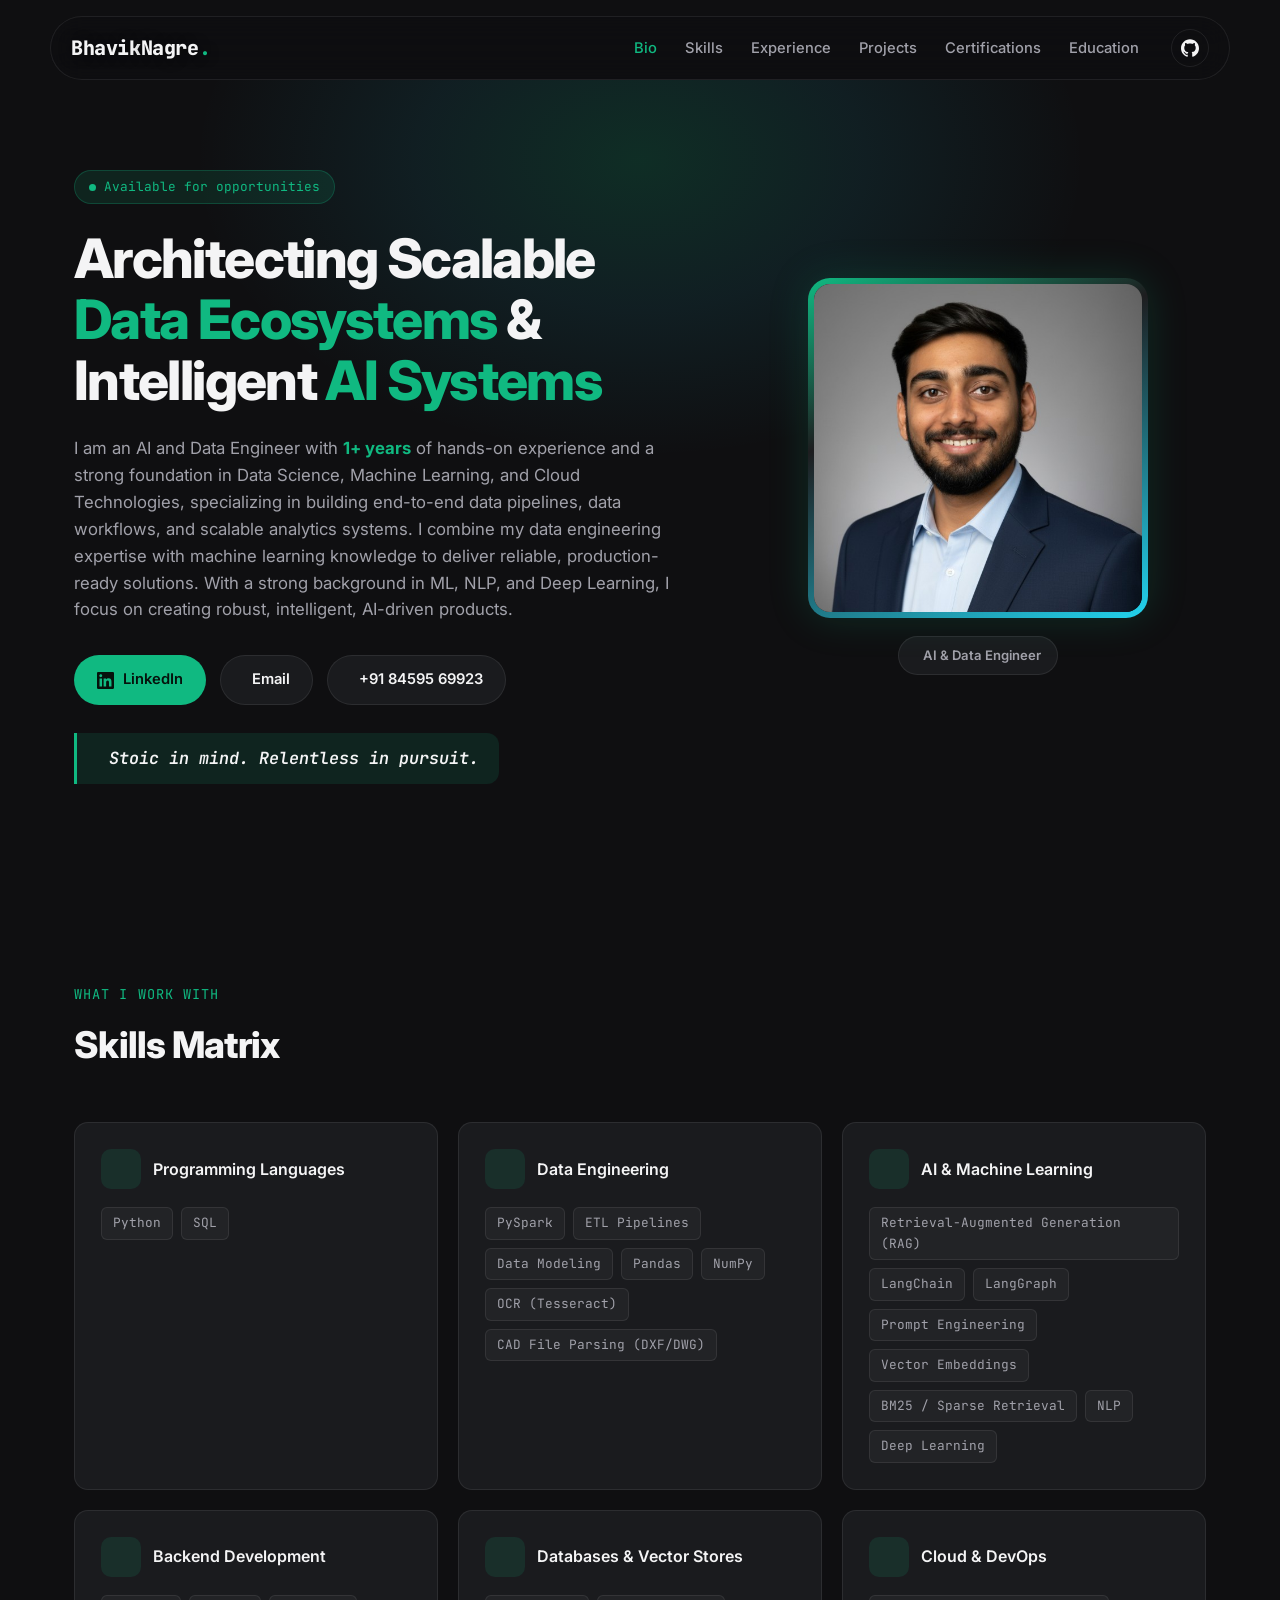
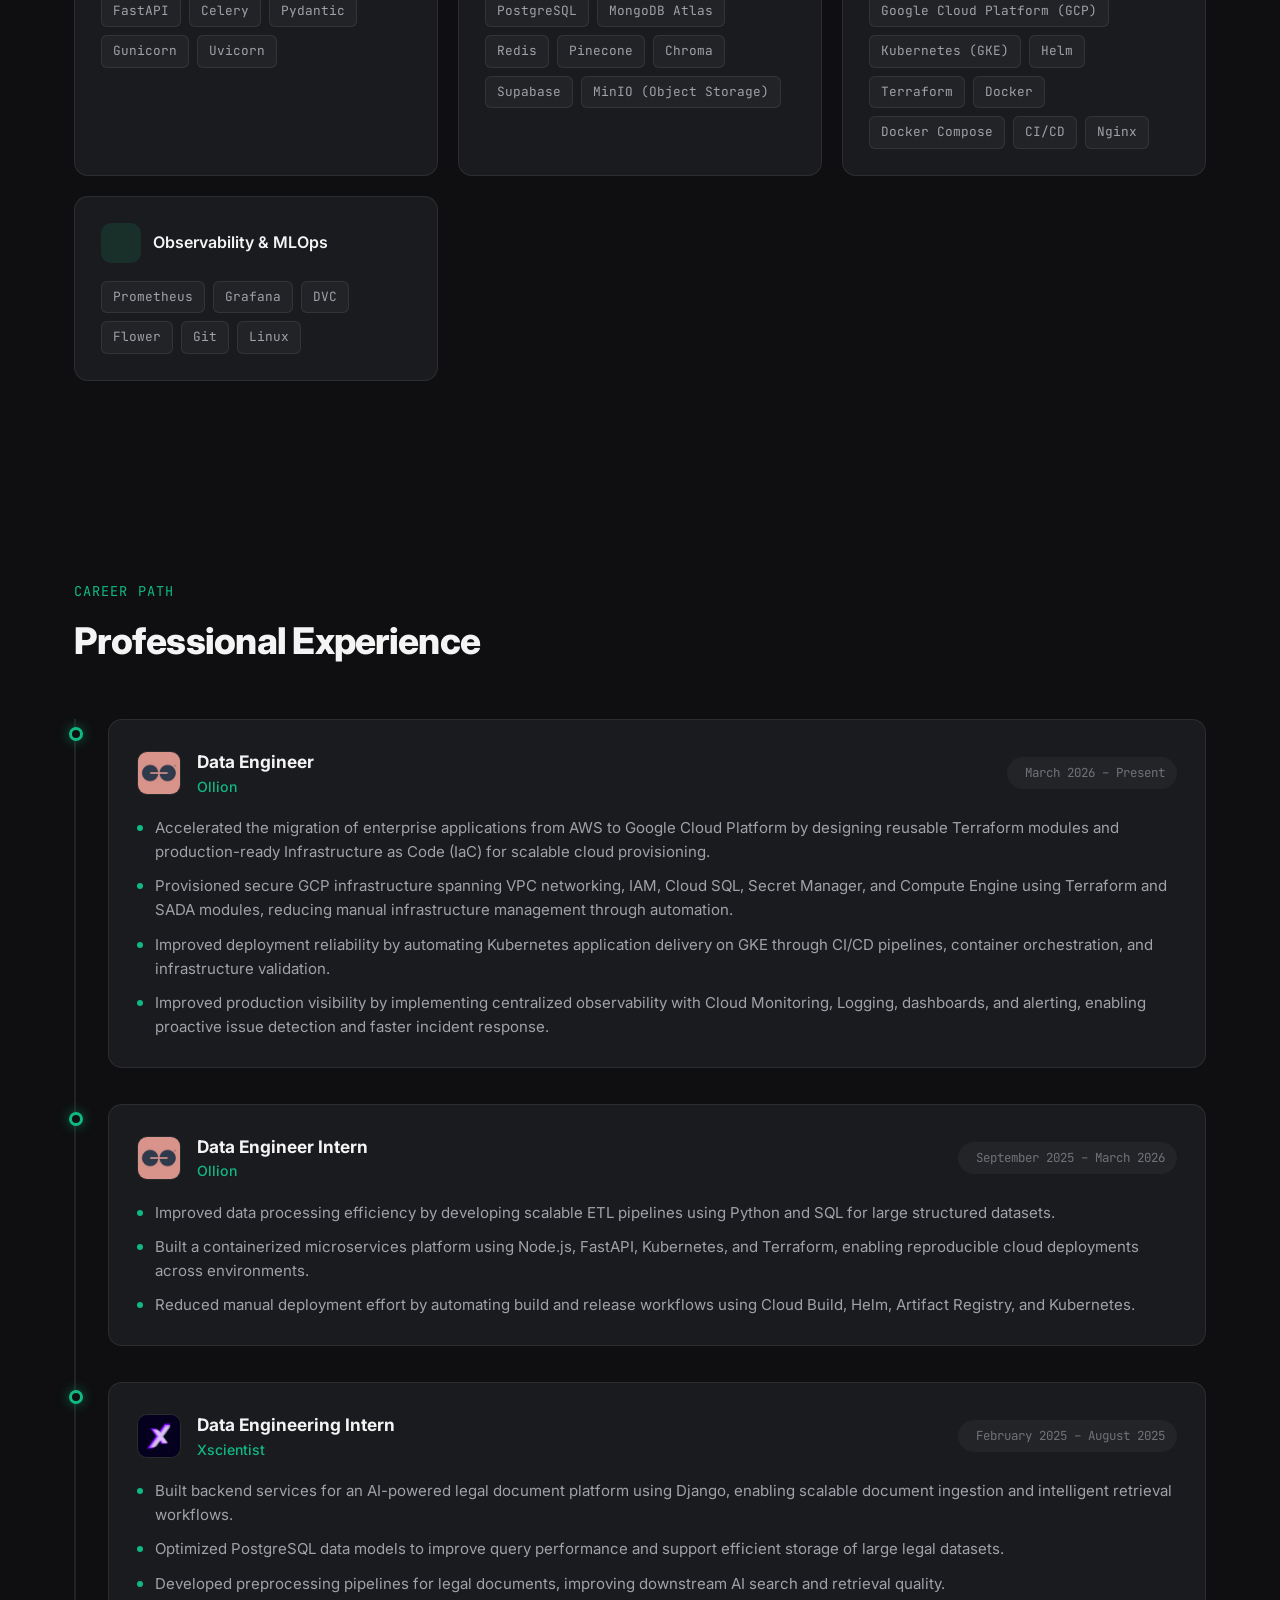
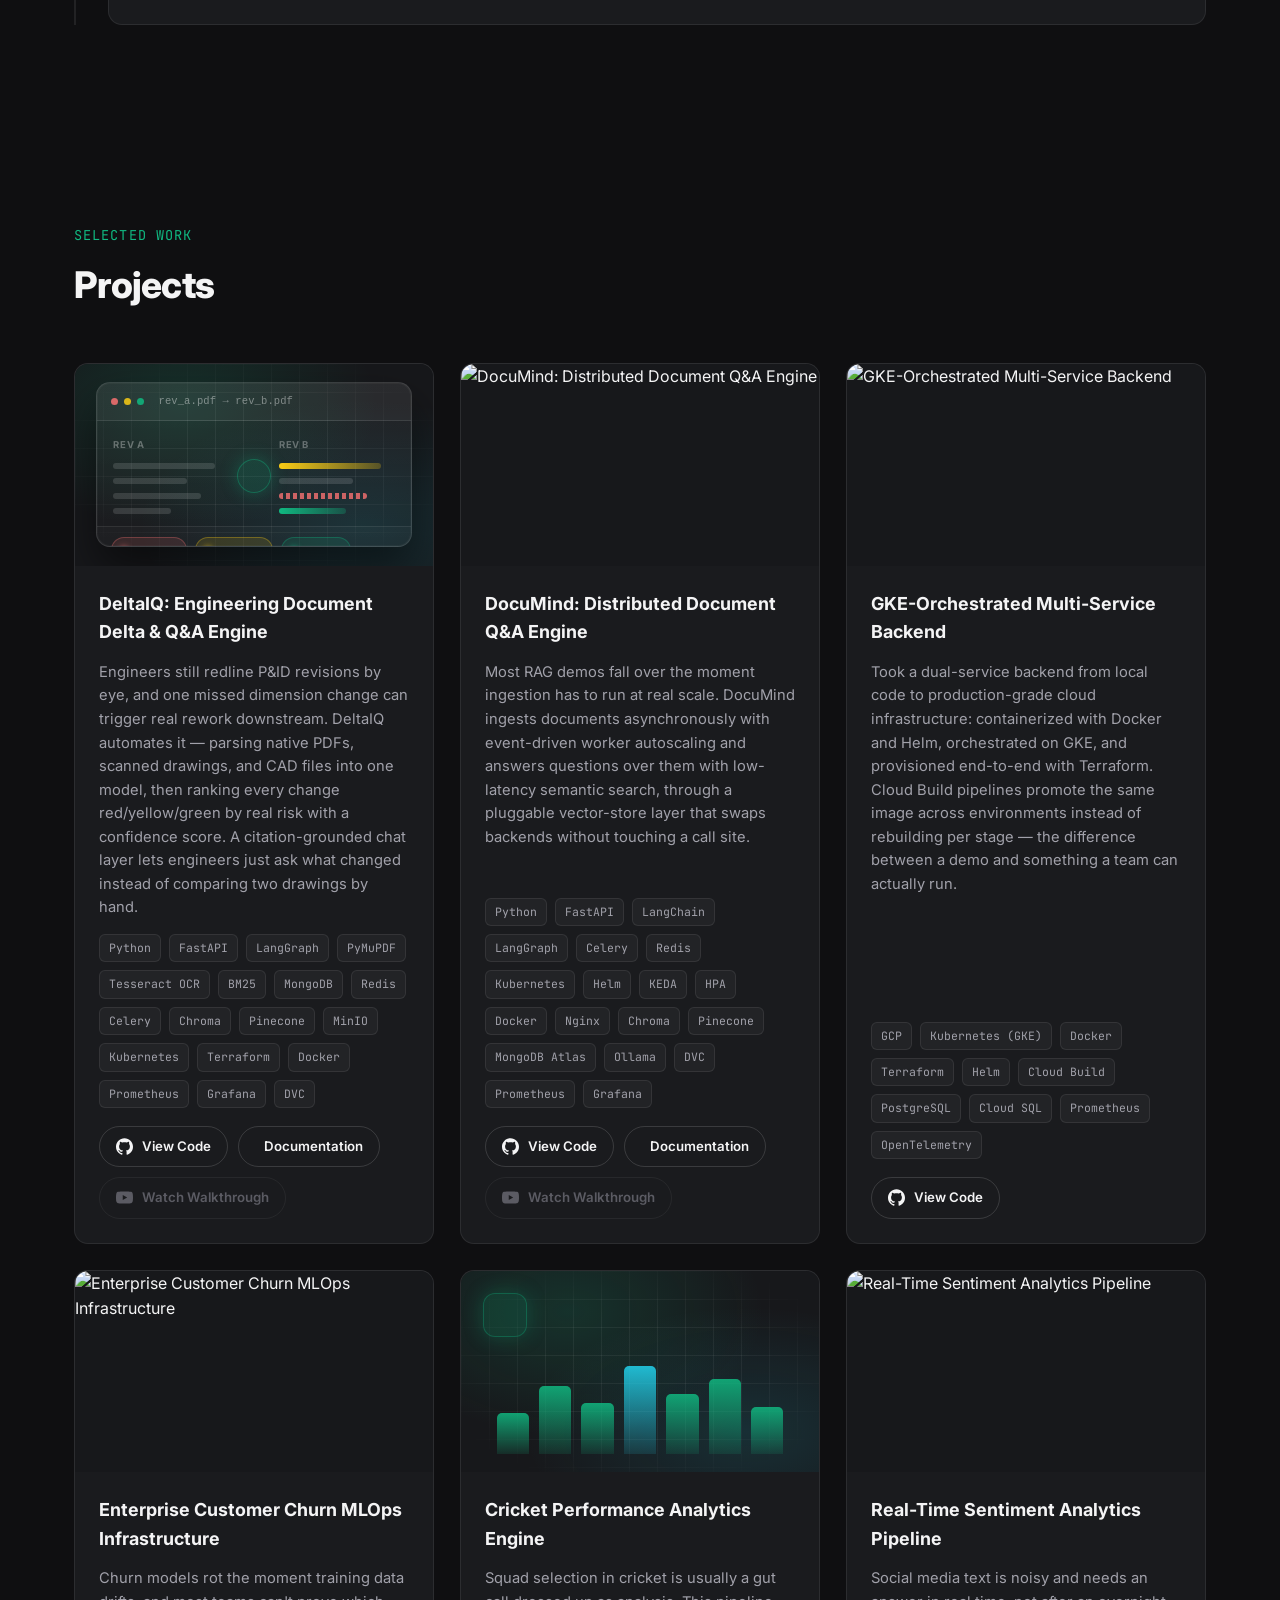
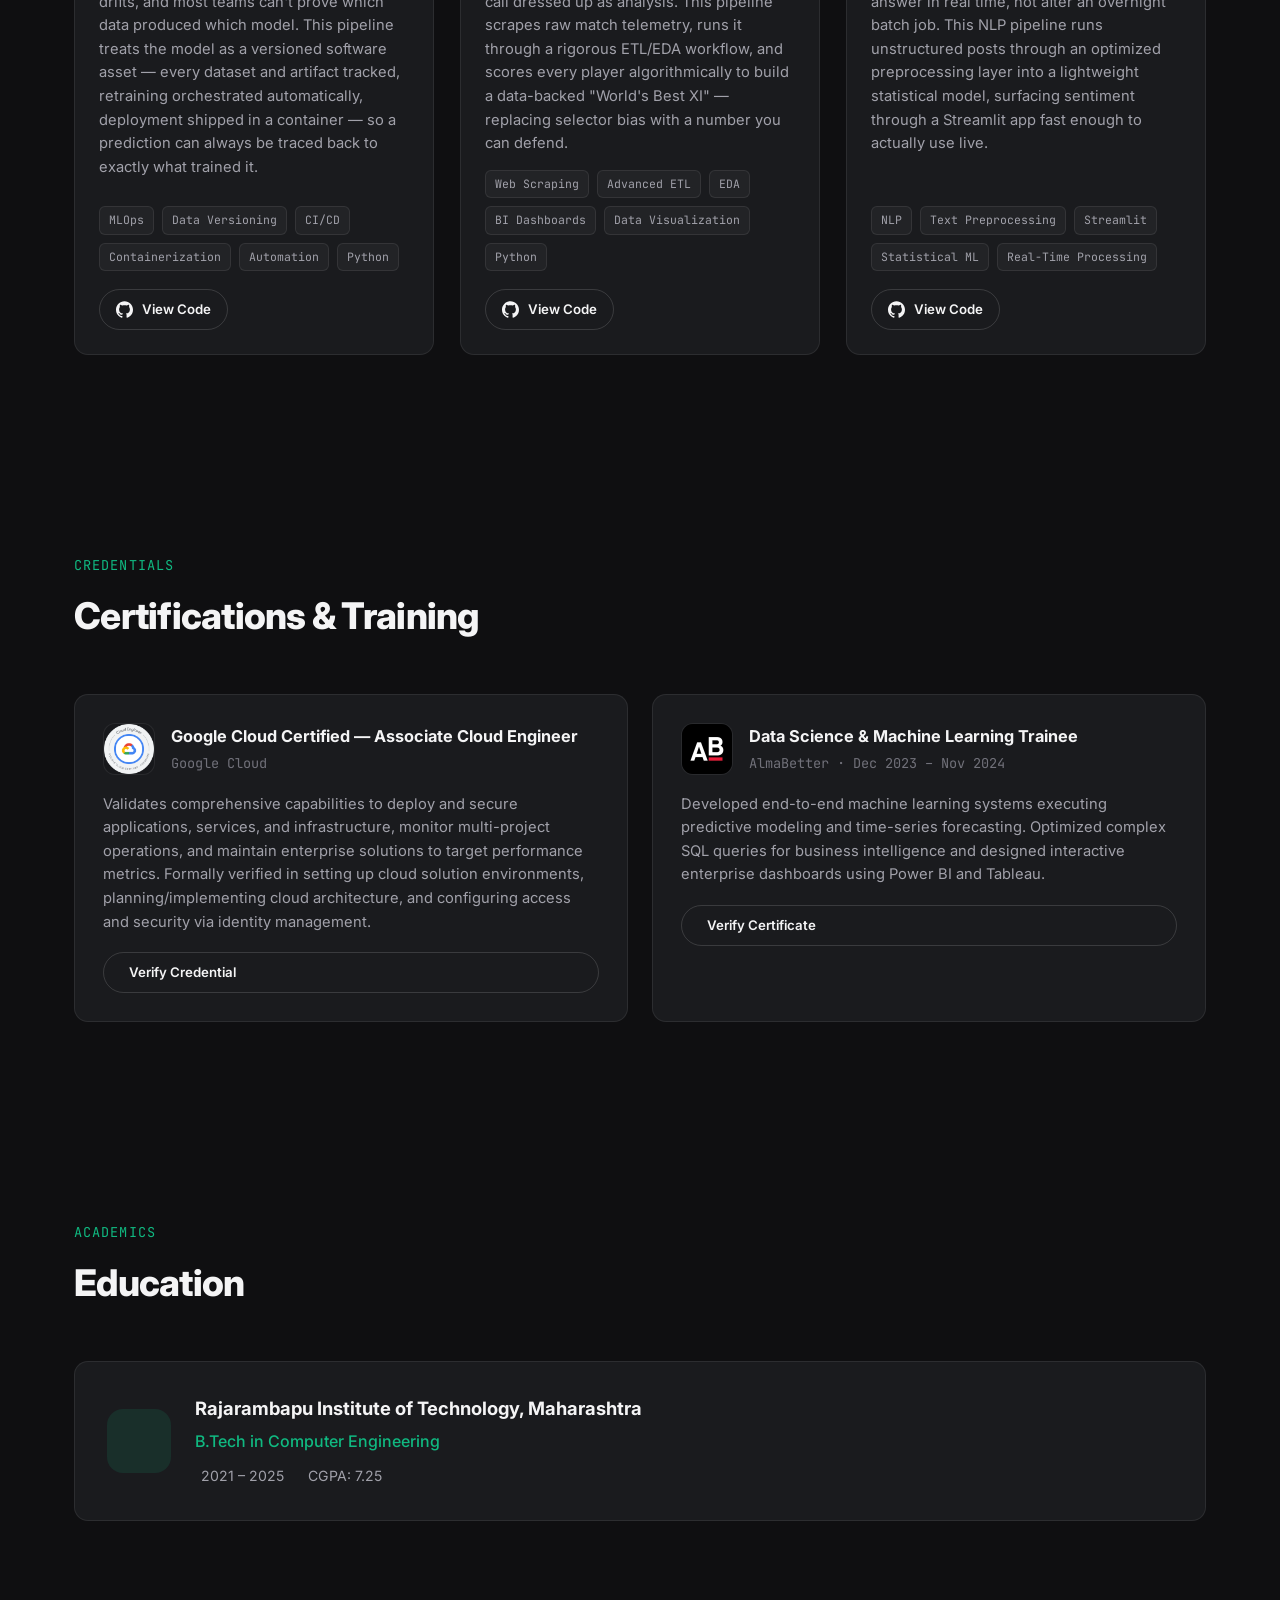
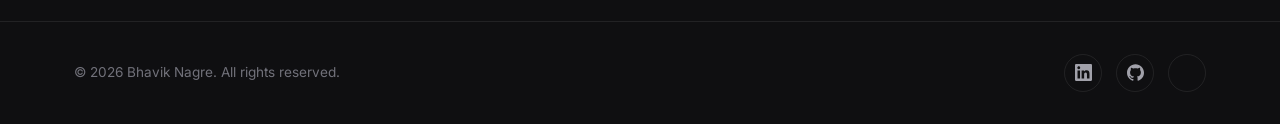
==== commit 7952b103: "Polish DeltaIQ visual and sharpen all project descriptions Replace the DeltaIQ illustration with a m" ====
--- a/index.html
+++ b/index.html
@@ -330,22 +330,38 @@
         <article class="project-card reveal">
           <div class="project-image project-illustration illustration-delta">
             <div class="illustration-grid"></div>
-            <div class="illustration-icon"><i data-lucide="git-compare"></i></div>
-            <div class="illustration-delta-stack">
-              <div class="delta-doc delta-doc-a"><span></span><span></span><span></span><span></span></div>
-              <div class="delta-doc delta-doc-b">
-                <span></span><span></span><span></span><span></span>
-                <div class="delta-chips">
-                  <span class="delta-chip chip-red"></span>
-                  <span class="delta-chip chip-yellow"></span>
-                  <span class="delta-chip chip-green"></span>
+            <div class="delta-window">
+              <div class="delta-window-bar">
+                <span class="delta-dot"></span><span class="delta-dot"></span><span class="delta-dot"></span>
+                <span class="delta-window-label">rev_a.pdf &#8594; rev_b.pdf</span>
+              </div>
+              <div class="delta-window-body">
+                <div class="delta-pane delta-pane-a">
+                  <span class="delta-pane-label">Rev A</span>
+                  <span class="delta-line" style="width:88%"></span>
+                  <span class="delta-line" style="width:64%"></span>
+                  <span class="delta-line" style="width:76%"></span>
+                  <span class="delta-line" style="width:50%"></span>
+                </div>
+                <div class="delta-divider"><i data-lucide="git-compare"></i></div>
+                <div class="delta-pane delta-pane-b">
+                  <span class="delta-pane-label">Rev B</span>
+                  <span class="delta-line delta-line-changed" style="width:88%"></span>
+                  <span class="delta-line" style="width:64%"></span>
+                  <span class="delta-line delta-line-removed" style="width:76%"></span>
+                  <span class="delta-line delta-line-added" style="width:58%"></span>
                 </div>
               </div>
+              <div class="delta-window-footer">
+                <span class="delta-chip chip-red">1 Critical</span>
+                <span class="delta-chip chip-yellow">3 Review</span>
+                <span class="delta-chip chip-green">2 Minor</span>
+              </div>
             </div>
           </div>
           <div class="project-body">
             <h3>DeltaIQ: Engineering Document Delta &amp; Q&amp;A Engine</h3>
-            <p>Built a document delta-intelligence engine that ingests two revisions of the same engineering drawing — native PDF, scanned PDF, or DXF/DWG — into one canonical model, computes a deterministic, confidence-scored delta between them, and answers grounded questions over both revisions and the diff with exact citations. Every change is ranked by a red/yellow/green criticality signal, and an opt-in LangGraph self-verification loop re-checks citations against retrieved evidence before returning an answer.</p>
+            <p>Engineers still redline P&amp;ID revisions by eye, and one missed dimension change can trigger real rework downstream. DeltaIQ automates it — parsing native PDFs, scanned drawings, and CAD files into one model, then ranking every change red/yellow/green by real risk with a confidence score. A citation-grounded chat layer lets engineers just ask what changed instead of comparing two drawings by hand.</p>
             <div class="tag-list tag-list-sm">
               <span class="tag">Python</span><span class="tag">FastAPI</span><span class="tag">LangGraph</span><span class="tag">PyMuPDF</span><span class="tag">Tesseract OCR</span><span class="tag">BM25</span><span class="tag">MongoDB</span><span class="tag">Redis</span><span class="tag">Celery</span><span class="tag">Chroma</span><span class="tag">Pinecone</span><span class="tag">MinIO</span><span class="tag">Kubernetes</span><span class="tag">Terraform</span><span class="tag">Docker</span><span class="tag">Prometheus</span><span class="tag">Grafana</span><span class="tag">DVC</span>
             </div>
@@ -363,7 +379,7 @@
           </div>
           <div class="project-body">
             <h3>DocuMind: Distributed Document Q&amp;A Engine</h3>
-            <p>Built a distributed Retrieval-Augmented Generation platform that ingests documents asynchronously and answers natural-language questions over them with low-latency semantic search. Features event-driven worker autoscaling and a pluggable vector retrieval layer.</p>
+            <p>Most RAG demos fall over the moment ingestion has to run at real scale. DocuMind ingests documents asynchronously with event-driven worker autoscaling and answers questions over them with low-latency semantic search, through a pluggable vector-store layer that swaps backends without touching a call site.</p>
             <div class="tag-list tag-list-sm">
               <span class="tag">Python</span><span class="tag">FastAPI</span><span class="tag">LangChain</span><span class="tag">LangGraph</span><span class="tag">Celery</span><span class="tag">Redis</span><span class="tag">Kubernetes</span><span class="tag">Helm</span><span class="tag">KEDA</span><span class="tag">HPA</span><span class="tag">Docker</span><span class="tag">Nginx</span><span class="tag">Chroma</span><span class="tag">Pinecone</span><span class="tag">MongoDB Atlas</span><span class="tag">Ollama</span><span class="tag">DVC</span><span class="tag">Prometheus</span><span class="tag">Grafana</span>
             </div>
@@ -381,7 +397,7 @@
           </div>
           <div class="project-body">
             <h3>GKE-Orchestrated Multi-Service Backend</h3>
-            <p>Architected and deployed a dual-service backend on Google Kubernetes Engine (GKE), leveraging Docker and Helm for scalable container orchestration, automated multi-environment Cloud Build pipelines, and production-ready Terraform provisioning.</p>
+            <p>Took a dual-service backend from local code to production-grade cloud infrastructure: containerized with Docker and Helm, orchestrated on GKE, and provisioned end-to-end with Terraform. Cloud Build pipelines promote the same image across environments instead of rebuilding per stage — the difference between a demo and something a team can actually run.</p>
             <div class="tag-list tag-list-sm">
               <span class="tag">GCP</span><span class="tag">Kubernetes (GKE)</span><span class="tag">Docker</span><span class="tag">Terraform</span><span class="tag">Helm</span><span class="tag">Cloud Build</span><span class="tag">PostgreSQL</span><span class="tag">Cloud SQL</span><span class="tag">Prometheus</span><span class="tag">OpenTelemetry</span>
             </div>
@@ -397,7 +413,7 @@
           </div>
           <div class="project-body">
             <h3>Enterprise Customer Churn MLOps Infrastructure</h3>
-            <p>An enterprise-ready, automated Machine Learning Operations (MLOps) infrastructure designed to scale customer churn prediction models. Treats models as dynamic software assets — implementing strict data versioning, explicit artifact tracking, automated orchestration, and containerized cloud deployment pipelines.</p>
+            <p>Churn models rot the moment training data drifts, and most teams can't prove which data produced which model. This pipeline treats the model as a versioned software asset — every dataset and artifact tracked, retraining orchestrated automatically, deployment shipped in a container — so a prediction can always be traced back to exactly what trained it.</p>
             <div class="tag-list tag-list-sm">
               <span class="tag">MLOps</span><span class="tag">Data Versioning</span><span class="tag">CI/CD</span><span class="tag">Containerization</span><span class="tag">Automation</span><span class="tag">Python</span>
             </div>
@@ -423,7 +439,7 @@
           </div>
           <div class="project-body">
             <h3>Cricket Performance Analytics Engine</h3>
-            <p>An end-to-end data analytics and business intelligence project transforming raw cricket telemetry into strategic, actionable sports insights. Features advanced web scraping, rigorous data engineering workflows, and a data-driven "World's Best XI" algorithmic squad selector that eliminates human bias.</p>
+            <p>Squad selection in cricket is usually a gut call dressed up as analysis. This pipeline scrapes raw match telemetry, runs it through a rigorous ETL/EDA workflow, and scores every player algorithmically to build a data-backed "World's Best XI" — replacing selector bias with a number you can defend.</p>
             <div class="tag-list tag-list-sm">
               <span class="tag">Web Scraping</span><span class="tag">Advanced ETL</span><span class="tag">EDA</span><span class="tag">BI Dashboards</span><span class="tag">Data Visualization</span><span class="tag">Python</span>
             </div>
@@ -439,7 +455,7 @@
           </div>
           <div class="project-body">
             <h3>Real-Time Sentiment Analytics Pipeline</h3>
-            <p>An end-to-end Natural Language Processing (NLP) pipeline decoding real-time user sentiment from unstructured social media data. Leverages an optimized text preprocessing system and an efficient statistical learning model wrapped in a lightweight, responsive Streamlit application.</p>
+            <p>Social media text is noisy and needs an answer in real time, not after an overnight batch job. This NLP pipeline runs unstructured posts through an optimized preprocessing layer into a lightweight statistical model, surfacing sentiment through a Streamlit app fast enough to actually use live.</p>
             <div class="tag-list tag-list-sm">
               <span class="tag">NLP</span><span class="tag">Text Preprocessing</span><span class="tag">Streamlit</span><span class="tag">Statistical ML</span><span class="tag">Real-Time Processing</span>
             </div>
--- a/style.css
+++ b/style.css
@@ -703,67 +703,111 @@
   transform: scaleY(1.05);
 }
 
-/* ---- Delta/diff illustration (document revision comparison) ---- */
-.illustration-delta-stack {
+/* ---- Delta/diff illustration (mock "diff viewer" UI window) ---- */
+.illustration-delta {
+  align-items: center;
+}
+.delta-window {
   position: relative;
-  width: 66%;
-  height: 68%;
-}
-.delta-doc {
-  position: absolute;
-  inset: 0;
-  border-radius: 10px;
-  background: var(--bg-elevated);
-  border: 1px solid rgba(255, 255, 255, 0.12);
-  box-shadow: 0 12px 28px rgba(0, 0, 0, 0.35);
-  padding: 14px;
+  width: 88%;
+  height: 82%;
+  border-radius: 14px;
+  background: linear-gradient(180deg, rgba(255, 255, 255, 0.05), rgba(255, 255, 255, 0.015));
+  border: 1px solid rgba(255, 255, 255, 0.14);
+  box-shadow: 0 22px 44px rgba(0, 0, 0, 0.5), 0 0 0 1px rgba(255, 255, 255, 0.03) inset;
+  overflow: hidden;
   display: flex;
   flex-direction: column;
-  gap: 7px;
-}
-.delta-doc-a {
-  transform: translate(-14px, -10px) rotate(-4deg);
-  opacity: 0.55;
-}
-.delta-doc-a span {
+  transition: transform 0.4s var(--ease), box-shadow 0.4s var(--ease);
+}
+.project-card:hover .delta-window {
+  transform: translateY(-3px) scale(1.015);
+  box-shadow: 0 26px 52px rgba(0, 0, 0, 0.55), 0 0 26px rgba(16, 185, 129, 0.16);
+}
+
+.delta-window-bar {
+  display: flex;
+  align-items: center;
+  gap: 6px;
+  padding: 10px 14px;
+  background: rgba(255, 255, 255, 0.035);
+  border-bottom: 1px solid rgba(255, 255, 255, 0.08);
+}
+.delta-dot { width: 7px; height: 7px; border-radius: 50%; opacity: 0.85; }
+.delta-dot:nth-child(1) { background: #f87171; }
+.delta-dot:nth-child(2) { background: #facc15; }
+.delta-dot:nth-child(3) { background: var(--accent); }
+.delta-window-label {
+  margin-left: 8px;
+  font-family: 'SFMono-Regular', Consolas, monospace;
+  font-size: 10.5px;
+  letter-spacing: 0.01em;
+  color: rgba(255, 255, 255, 0.42);
+}
+
+.delta-window-body {
+  flex: 1;
+  display: flex;
+  align-items: center;
+  gap: 8px;
+  padding: 16px 16px 12px;
+}
+.delta-pane { flex: 1; display: flex; flex-direction: column; gap: 9px; min-width: 0; }
+.delta-pane-label {
+  font-size: 9.5px;
+  font-weight: 700;
+  letter-spacing: 0.06em;
+  text-transform: uppercase;
+  color: rgba(255, 255, 255, 0.32);
+  margin-bottom: 2px;
+}
+.delta-line {
   display: block;
   height: 6px;
   border-radius: 3px;
-  background: rgba(255, 255, 255, 0.14);
-}
-.delta-doc-a span:nth-child(2) { width: 70%; }
-.delta-doc-a span:nth-child(3) { width: 85%; }
-.delta-doc-a span:nth-child(4) { width: 55%; }
-.delta-doc-b {
-  transform: translate(14px, 10px) rotate(3deg);
-}
-.delta-doc-b span {
-  display: block;
-  height: 6px;
-  border-radius: 3px;
-  background: rgba(255, 255, 255, 0.16);
-}
-.delta-doc-b span:nth-child(2) { width: 78%; }
-.delta-doc-b span:nth-child(3) { width: 55%; background: rgba(248, 113, 113, 0.75); }
-.delta-doc-b span:nth-child(4) { width: 62%; background: rgba(250, 204, 21, 0.75); }
-.delta-chips {
-  position: absolute;
-  bottom: -14px;
-  right: -14px;
-  display: flex;
-  gap: 6px;
+  background: rgba(255, 255, 255, 0.13);
+}
+.delta-line-changed { background: linear-gradient(90deg, #facc15 0%, rgba(250, 204, 21, 0.25) 100%); }
+.delta-line-removed { background: repeating-linear-gradient(90deg, #f87171 0, #f87171 4px, transparent 4px, transparent 7px); opacity: 0.8; }
+.delta-line-added { background: linear-gradient(90deg, var(--accent) 0%, rgba(16, 185, 129, 0.25) 100%); }
+
+.delta-divider {
+  display: flex;
+  align-items: center;
+  justify-content: center;
+  width: 34px;
+  height: 34px;
+  flex-shrink: 0;
+  border-radius: 50%;
+  background: rgba(16, 185, 129, 0.14);
+  border: 1px solid rgba(16, 185, 129, 0.35);
+  color: var(--accent);
+  box-shadow: 0 0 18px rgba(16, 185, 129, 0.3);
+}
+.delta-divider svg { width: 16px; height: 16px; }
+
+.delta-window-footer {
+  display: flex;
+  gap: 8px;
+  padding: 10px 14px 12px;
+  border-top: 1px solid rgba(255, 255, 255, 0.08);
+  background: rgba(255, 255, 255, 0.02);
 }
 .delta-chip {
-  width: 12px;
-  height: 12px;
-  border-radius: 50%;
-  box-shadow: 0 0 10px currentColor;
-}
-.delta-chip.chip-red { background: #f87171; color: #f87171; }
-.delta-chip.chip-yellow { background: #facc15; color: #facc15; }
-.delta-chip.chip-green { background: var(--accent); color: var(--accent); }
-.project-card:hover .delta-doc-a { transform: translate(-18px, -13px) rotate(-6deg); }
-.project-card:hover .delta-doc-b { transform: translate(18px, 13px) rotate(5deg); }
+  display: inline-flex;
+  align-items: center;
+  gap: 5px;
+  font-size: 10px;
+  font-weight: 600;
+  letter-spacing: 0.02em;
+  padding: 4px 9px;
+  border-radius: 20px;
+  white-space: nowrap;
+}
+.delta-chip::before { content: ''; width: 6px; height: 6px; border-radius: 50%; background: currentColor; box-shadow: 0 0 6px currentColor; }
+.delta-chip.chip-red { color: #f87171; background: rgba(248, 113, 113, 0.12); border: 1px solid rgba(248, 113, 113, 0.3); }
+.delta-chip.chip-yellow { color: #facc15; background: rgba(250, 204, 21, 0.12); border: 1px solid rgba(250, 204, 21, 0.3); }
+.delta-chip.chip-green { color: var(--accent); background: rgba(16, 185, 129, 0.12); border: 1px solid rgba(16, 185, 129, 0.3); }
 
 .project-body {
   padding: 24px;
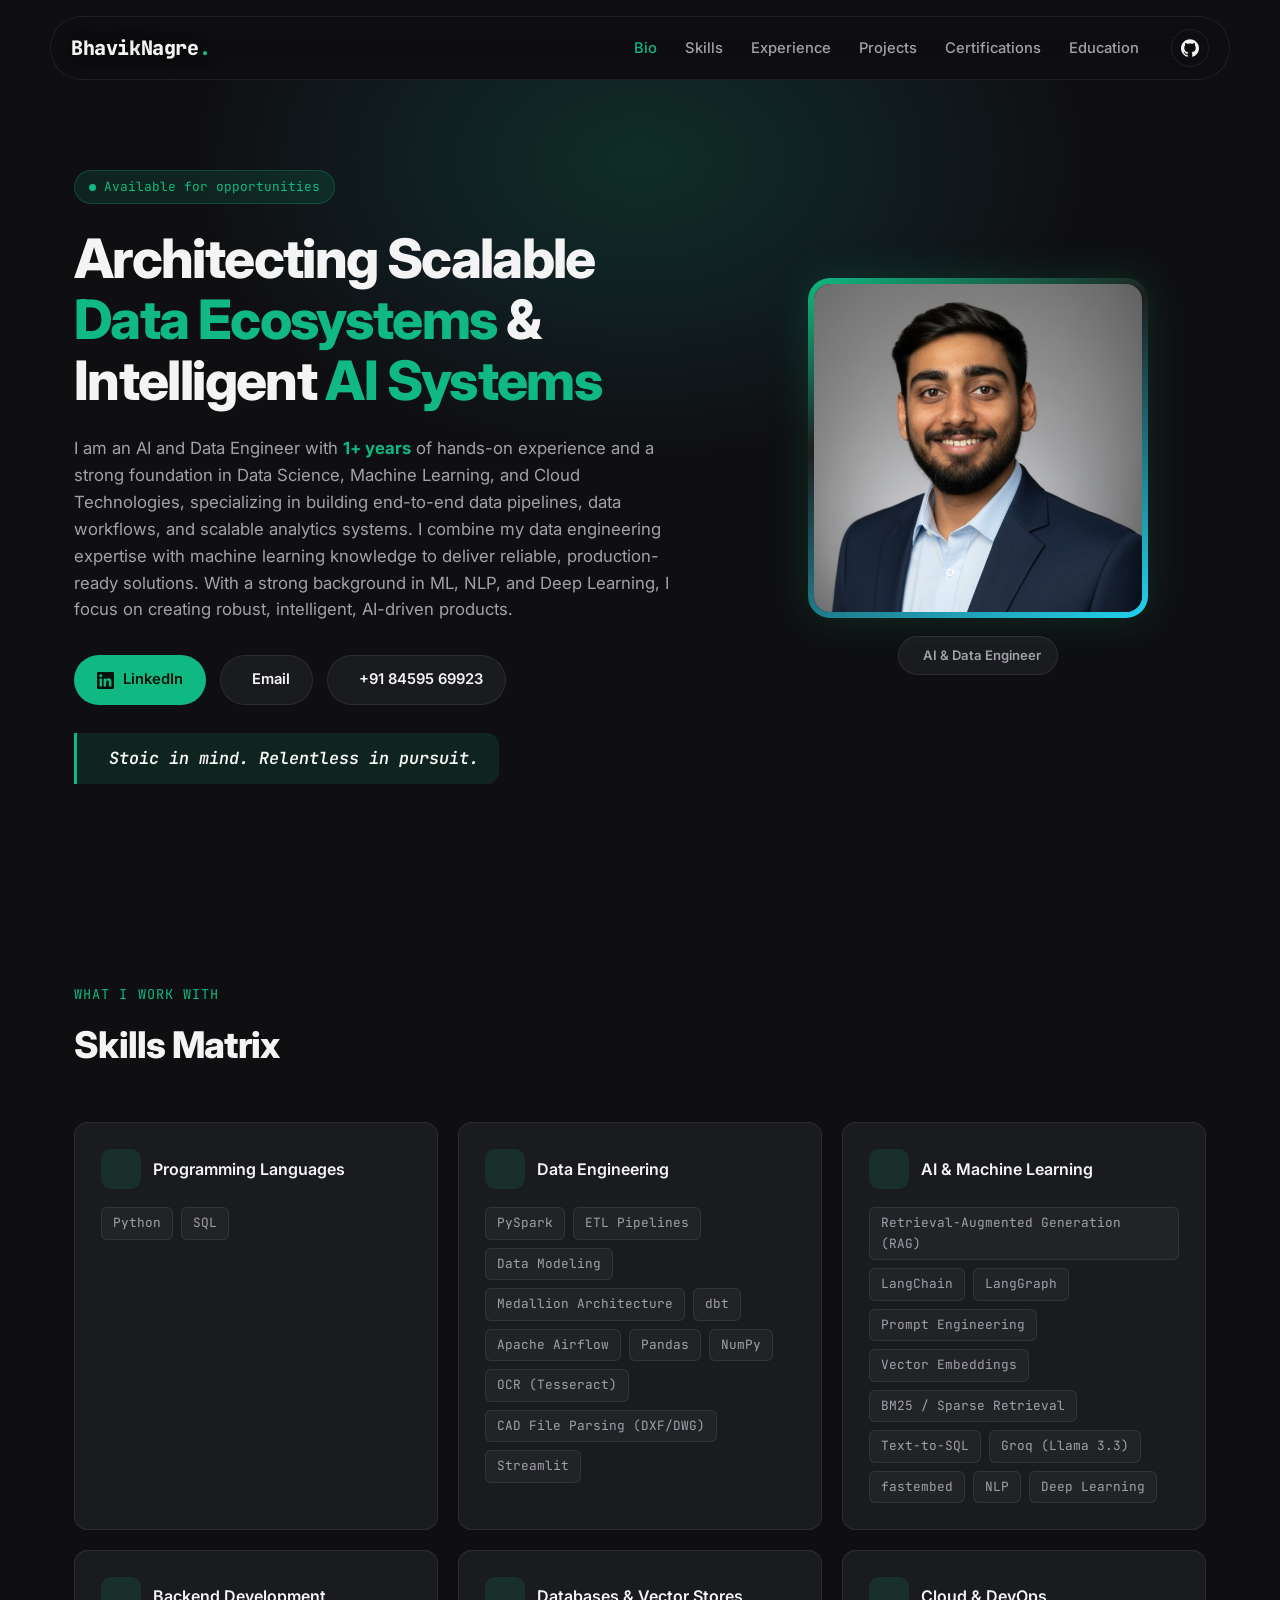
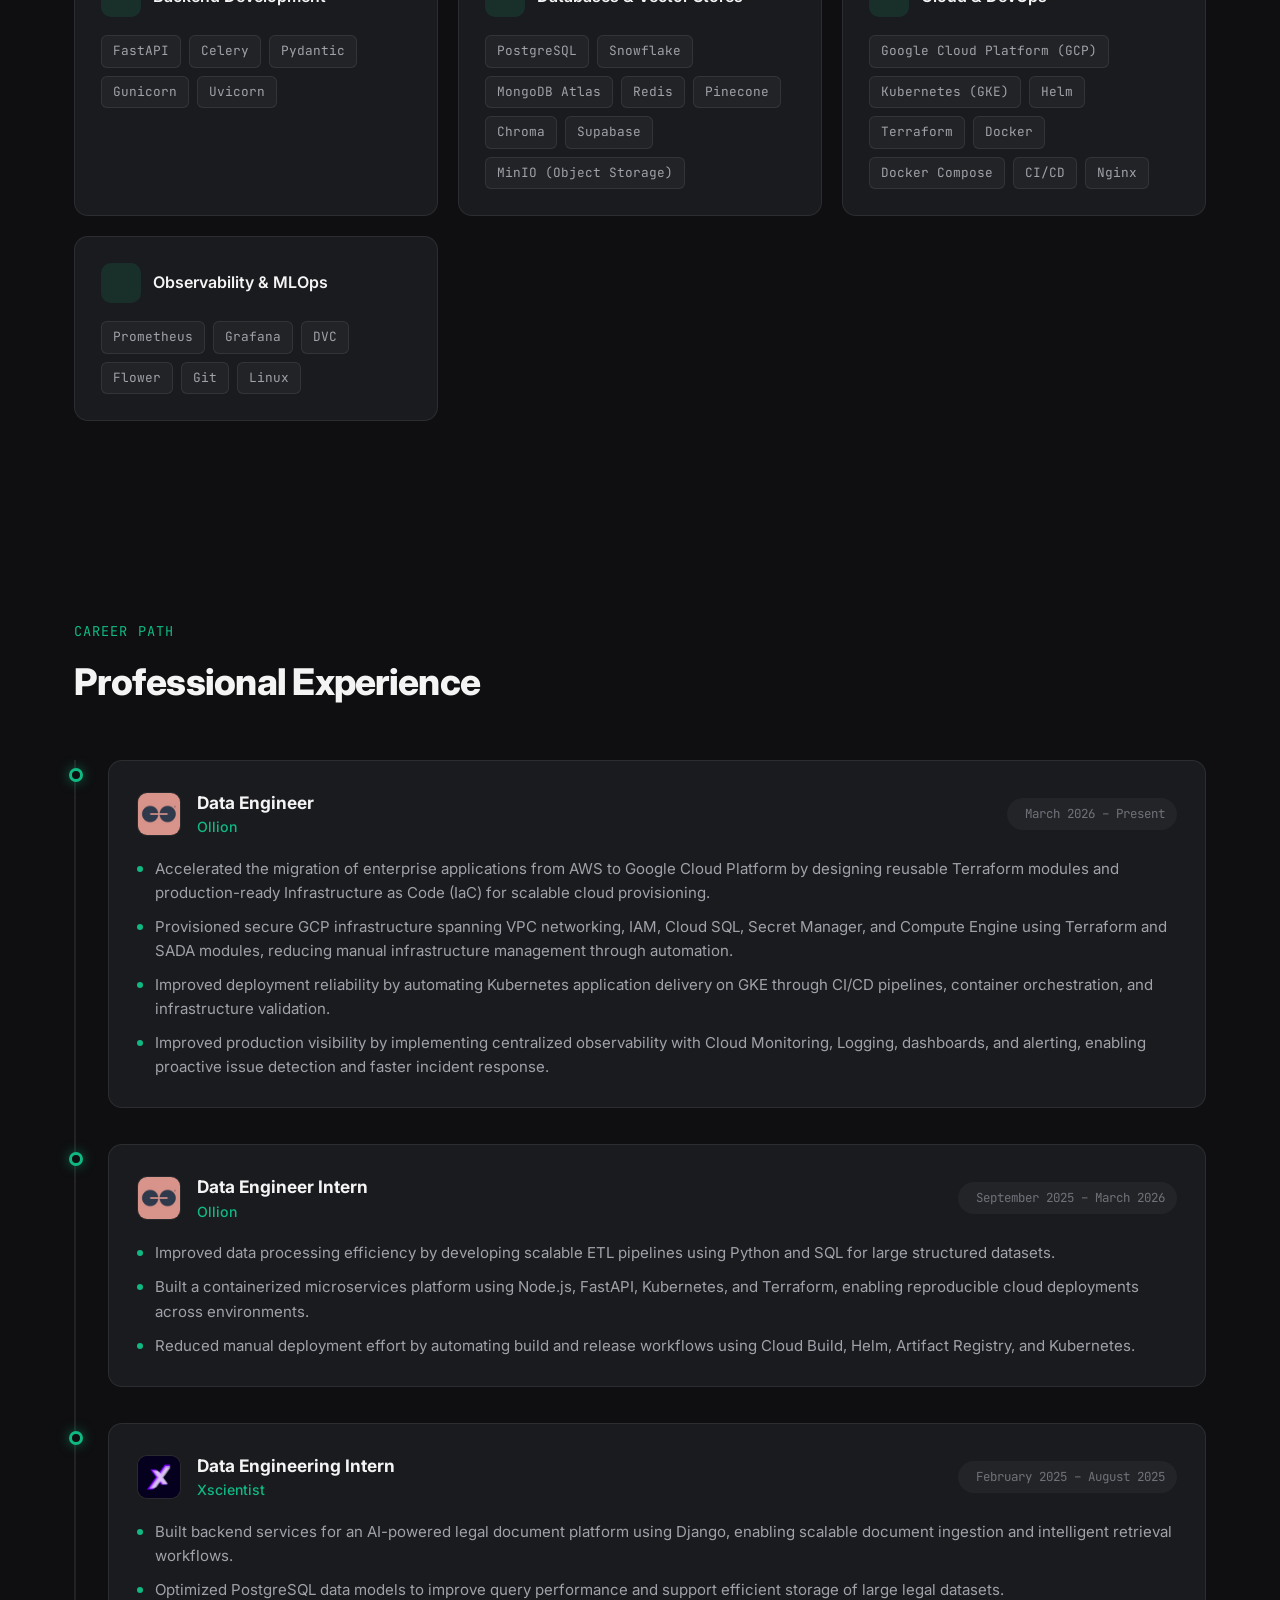
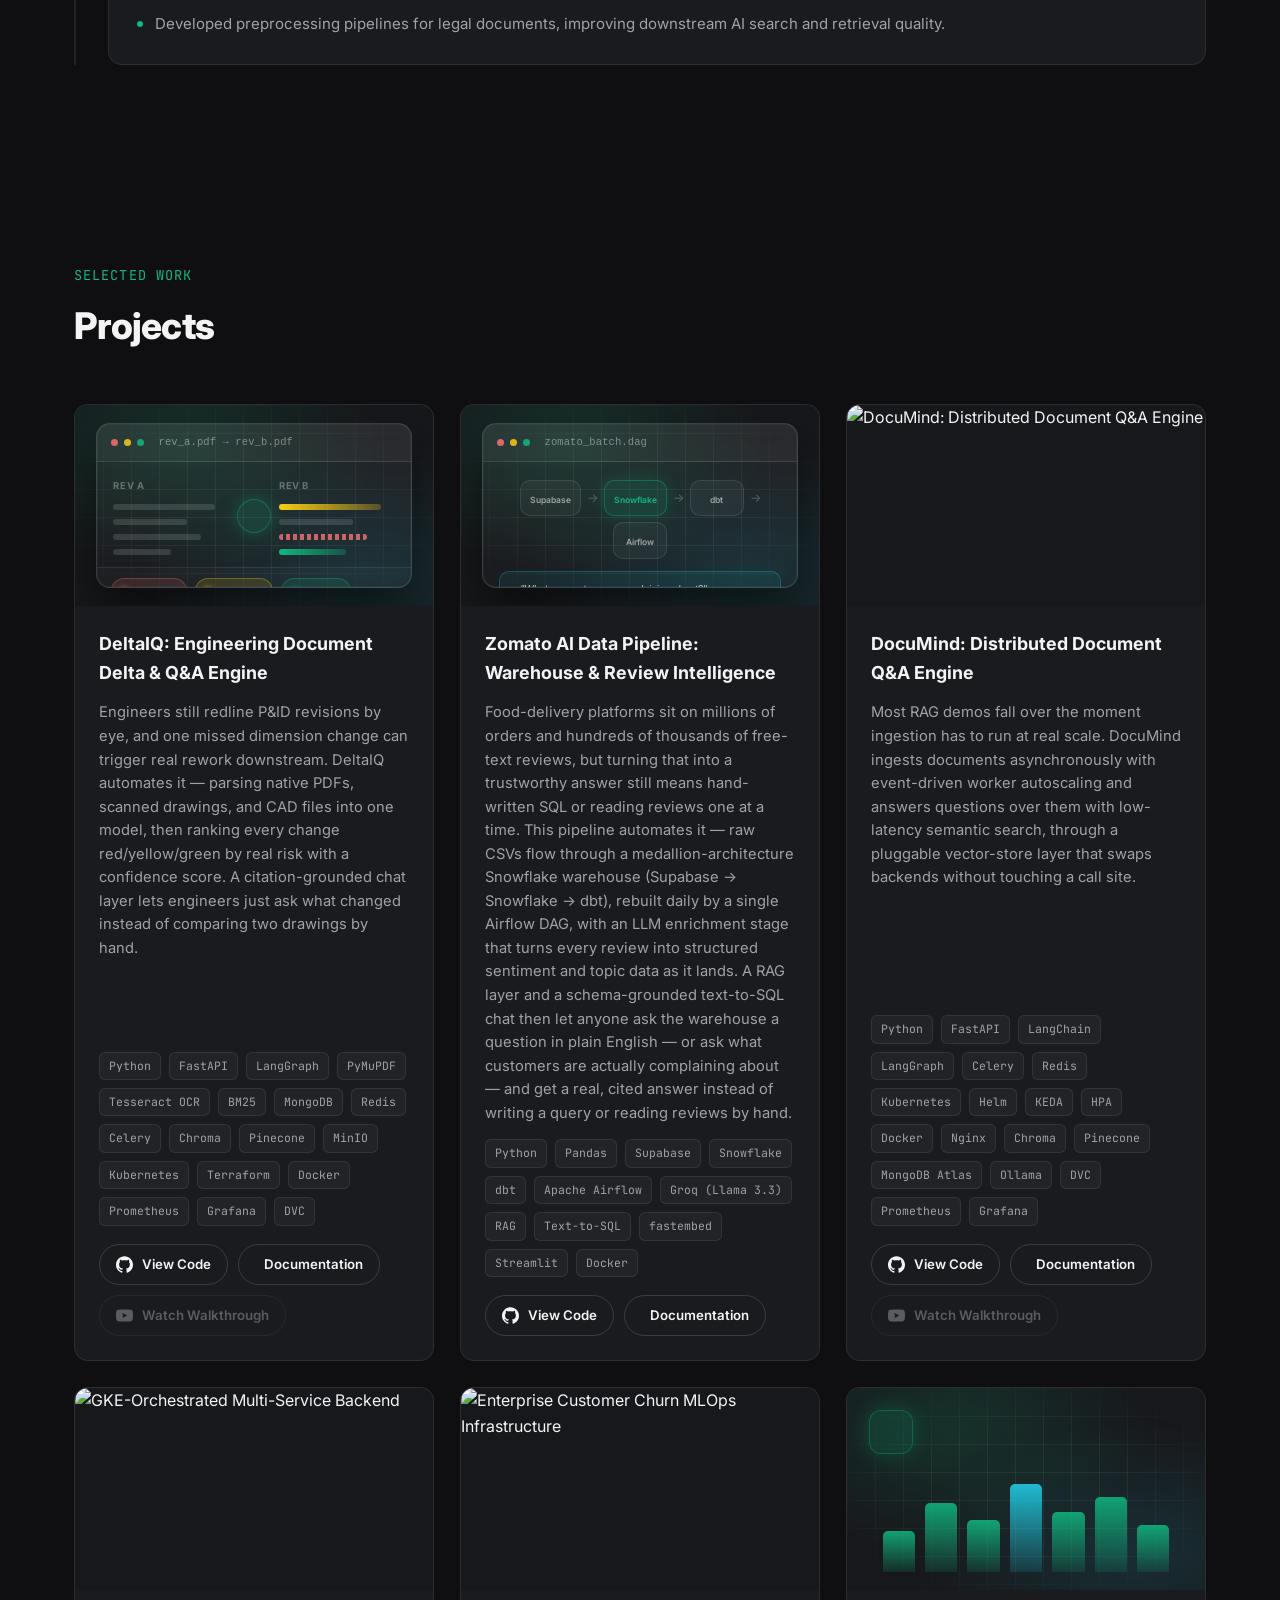
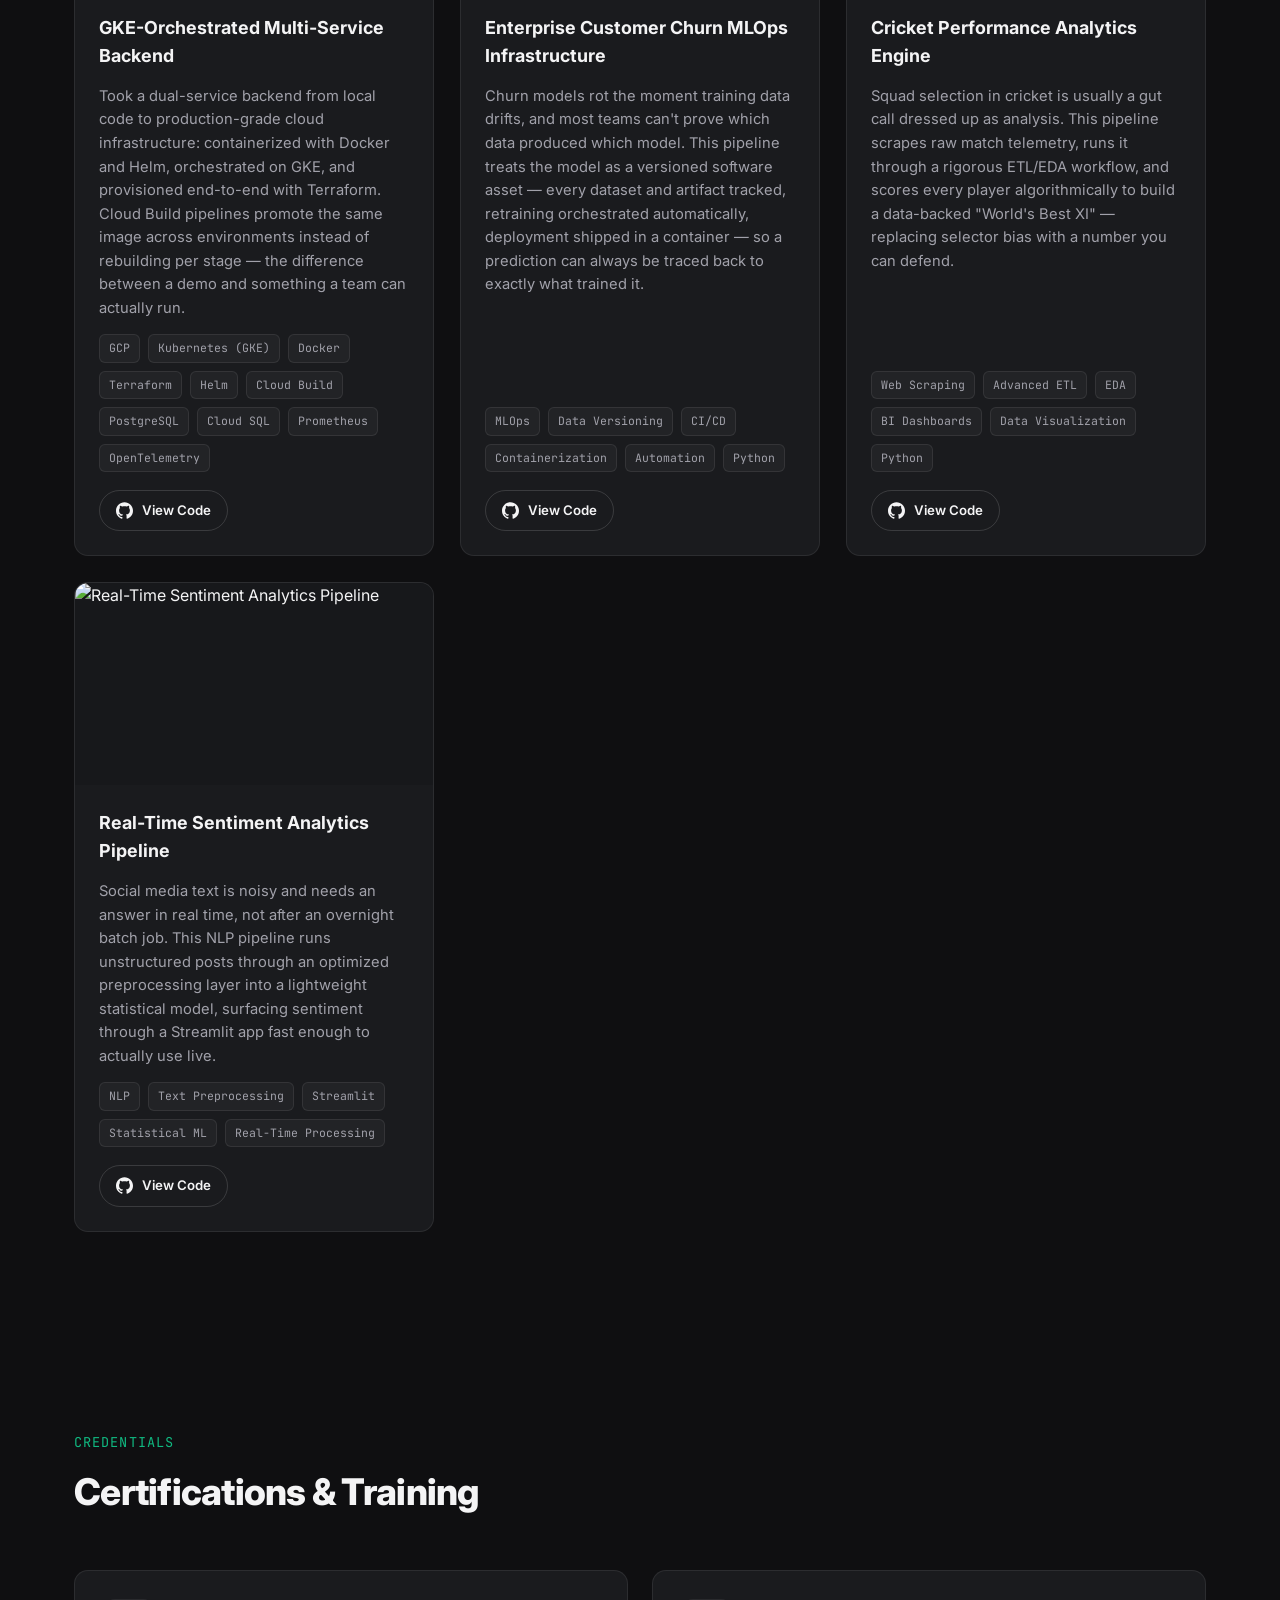
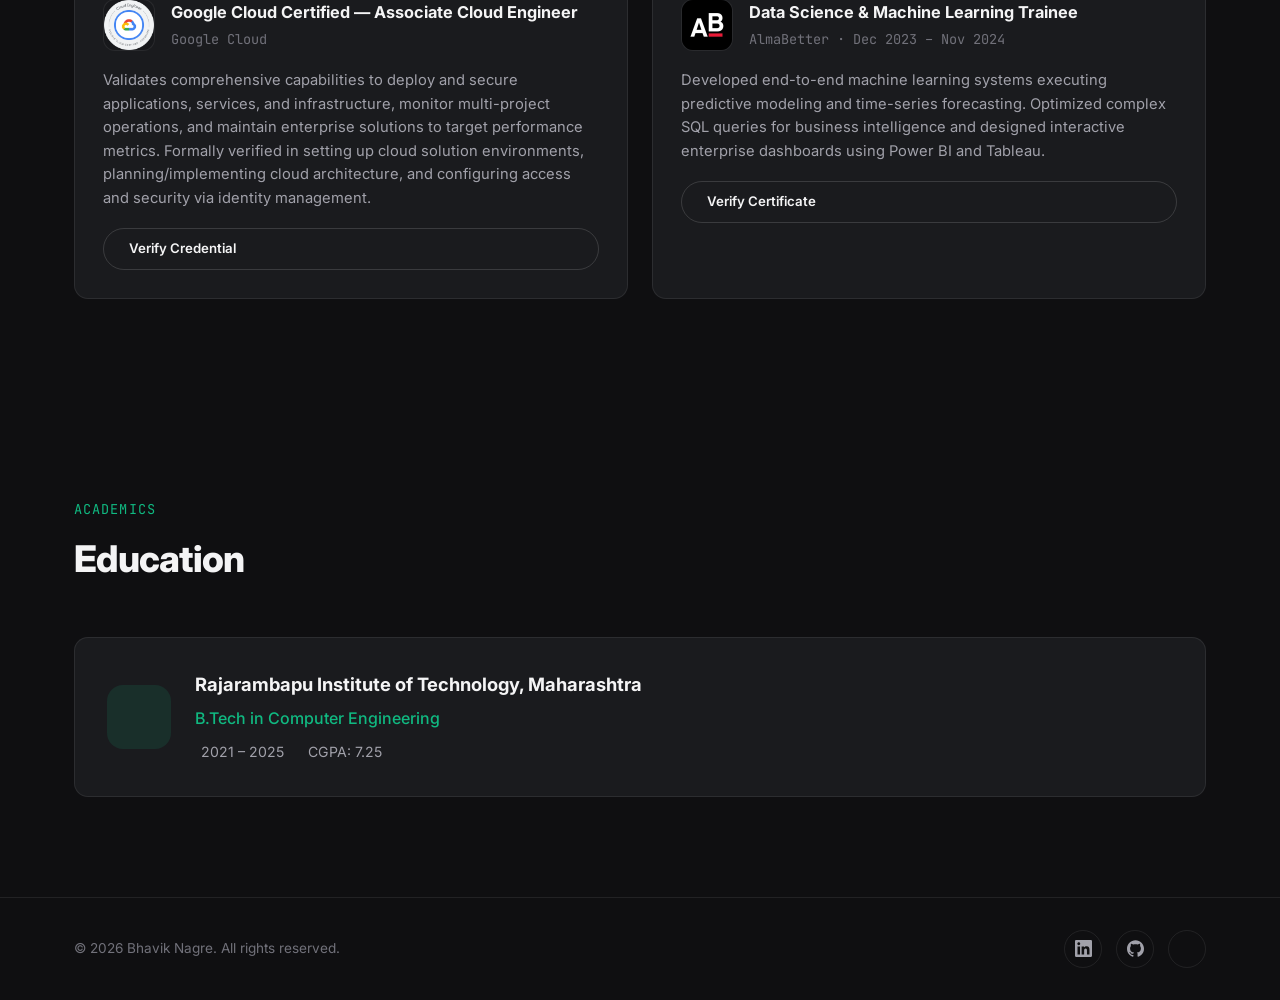
==== commit ebb8609b: "Add Zomato AI Data Pipeline project and update skills Adds a custom medallion-pipeline illustration " ====
--- a/index.html
+++ b/index.html
@@ -156,10 +156,14 @@
             <span class="tag">PySpark</span>
             <span class="tag">ETL Pipelines</span>
             <span class="tag">Data Modeling</span>
+            <span class="tag">Medallion Architecture</span>
+            <span class="tag">dbt</span>
+            <span class="tag">Apache Airflow</span>
             <span class="tag">Pandas</span>
             <span class="tag">NumPy</span>
             <span class="tag">OCR (Tesseract)</span>
             <span class="tag">CAD File Parsing (DXF/DWG)</span>
+            <span class="tag">Streamlit</span>
           </div>
         </div>
 
@@ -175,6 +179,9 @@
             <span class="tag">Prompt Engineering</span>
             <span class="tag">Vector Embeddings</span>
             <span class="tag">BM25 / Sparse Retrieval</span>
+            <span class="tag">Text-to-SQL</span>
+            <span class="tag">Groq (Llama 3.3)</span>
+            <span class="tag">fastembed</span>
             <span class="tag">NLP</span>
             <span class="tag">Deep Learning</span>
           </div>
@@ -201,6 +208,7 @@
           </div>
           <div class="tag-list">
             <span class="tag">PostgreSQL</span>
+            <span class="tag">Snowflake</span>
             <span class="tag">MongoDB Atlas</span>
             <span class="tag">Redis</span>
             <span class="tag">Pinecone</span>
@@ -374,6 +382,47 @@
         </article>
 
         <article class="project-card reveal">
+          <div class="project-image project-illustration illustration-medallion">
+            <div class="illustration-grid"></div>
+            <div class="medallion-window">
+              <div class="delta-window-bar">
+                <span class="delta-dot"></span><span class="delta-dot"></span><span class="delta-dot"></span>
+                <span class="delta-window-label">zomato_batch.dag</span>
+              </div>
+              <div class="medallion-flow">
+                <div class="medallion-node"><i data-lucide="database"></i><span>Supabase</span></div>
+                <span class="medallion-arrow">&#8594;</span>
+                <div class="medallion-node medallion-node-accent"><i data-lucide="snowflake"></i><span>Snowflake</span></div>
+                <span class="medallion-arrow">&#8594;</span>
+                <div class="medallion-node"><i data-lucide="git-branch"></i><span>dbt</span></div>
+                <span class="medallion-arrow">&#8594;</span>
+                <div class="medallion-node"><i data-lucide="wind"></i><span>Airflow</span></div>
+              </div>
+              <div class="medallion-chat">
+                <i data-lucide="message-circle"></i>
+                <span>"What are customers complaining about?"</span>
+              </div>
+              <div class="delta-window-footer">
+                <span class="delta-chip chip-red">Bronze</span>
+                <span class="delta-chip chip-yellow">Silver</span>
+                <span class="delta-chip chip-green">Gold</span>
+              </div>
+            </div>
+          </div>
+          <div class="project-body">
+            <h3>Zomato AI Data Pipeline: Warehouse &amp; Review Intelligence</h3>
+            <p>Food-delivery platforms sit on millions of orders and hundreds of thousands of free-text reviews, but turning that into a trustworthy answer still means hand-written SQL or reading reviews one at a time. This pipeline automates it — raw CSVs flow through a medallion-architecture Snowflake warehouse (Supabase &#8594; Snowflake &#8594; dbt), rebuilt daily by a single Airflow DAG, with an LLM enrichment stage that turns every review into structured sentiment and topic data as it lands. A RAG layer and a schema-grounded text-to-SQL chat then let anyone ask the warehouse a question in plain English &#8212; or ask what customers are actually complaining about &#8212; and get a real, cited answer instead of writing a query or reading reviews by hand.</p>
+            <div class="tag-list tag-list-sm">
+              <span class="tag">Python</span><span class="tag">Pandas</span><span class="tag">Supabase</span><span class="tag">Snowflake</span><span class="tag">dbt</span><span class="tag">Apache Airflow</span><span class="tag">Groq (Llama 3.3)</span><span class="tag">RAG</span><span class="tag">Text-to-SQL</span><span class="tag">fastembed</span><span class="tag">Streamlit</span><span class="tag">Docker</span>
+            </div>
+            <div class="project-actions">
+              <a href="https://github.com/bhaviknagre/Zomato-AI-Data-Pipeline" target="_blank" rel="noopener noreferrer" class="btn btn-outline btn-sm"><svg viewBox="0 0 24 24" fill="currentColor" aria-hidden="true"><path d="M12 .297c-6.63 0-12 5.373-12 12 0 5.303 3.438 9.8 8.205 11.385.6.113.82-.258.82-.577 0-.285-.01-1.04-.015-2.04-3.338.724-4.042-1.61-4.042-1.61C4.422 18.07 3.633 17.7 3.633 17.7c-1.087-.744.084-.729.084-.729 1.205.084 1.838 1.236 1.838 1.236 1.07 1.835 2.809 1.305 3.495.998.108-.776.417-1.305.76-1.605-2.665-.3-5.466-1.332-5.466-5.93 0-1.31.465-2.38 1.235-3.22-.135-.303-.54-1.523.105-3.176 0 0 1.005-.322 3.3 1.23.96-.267 1.98-.399 3-.405 1.02.006 2.04.138 3 .405 2.28-1.552 3.285-1.23 3.285-1.23.645 1.653.24 2.873.12 3.176.765.84 1.23 1.91 1.23 3.22 0 4.61-2.805 5.625-5.475 5.92.42.36.81 1.096.81 2.22 0 1.606-.015 2.896-.015 3.286 0 .315.21.69.825.57C20.565 22.092 24 17.592 24 12.297c0-6.627-5.373-12-12-12"/></svg> View Code</a>
+              <a href="https://bhaviknagre.github.io/Zomato-AI-Data-Pipeline/" target="_blank" rel="noopener noreferrer" class="btn btn-outline btn-sm"><i data-lucide="book-open"></i> Documentation</a>
+            </div>
+          </div>
+        </article>
+
+        <article class="project-card reveal">
           <div class="project-image">
             <img src="https://images.unsplash.com/photo-1762330465857-07e4c81c0dfa?auto=format&fit=crop&w=800&q=80" alt="DocuMind: Distributed Document Q&A Engine" loading="lazy">
           </div>
--- a/style.css
+++ b/style.css
@@ -809,6 +809,89 @@
 .delta-chip.chip-yellow { color: #facc15; background: rgba(250, 204, 21, 0.12); border: 1px solid rgba(250, 204, 21, 0.3); }
 .delta-chip.chip-green { color: var(--accent); background: rgba(16, 185, 129, 0.12); border: 1px solid rgba(16, 185, 129, 0.3); }
 
+/* ---- Medallion pipeline illustration (mock DAG window) ---- */
+.illustration-medallion {
+  align-items: center;
+}
+.medallion-window {
+  position: relative;
+  width: 88%;
+  height: 82%;
+  border-radius: 14px;
+  background: linear-gradient(180deg, rgba(255, 255, 255, 0.05), rgba(255, 255, 255, 0.015));
+  border: 1px solid rgba(255, 255, 255, 0.14);
+  box-shadow: 0 22px 44px rgba(0, 0, 0, 0.5), 0 0 0 1px rgba(255, 255, 255, 0.03) inset;
+  overflow: hidden;
+  display: flex;
+  flex-direction: column;
+  transition: transform 0.4s var(--ease), box-shadow 0.4s var(--ease);
+}
+.project-card:hover .medallion-window {
+  transform: translateY(-3px) scale(1.015);
+  box-shadow: 0 26px 52px rgba(0, 0, 0, 0.55), 0 0 26px rgba(16, 185, 129, 0.16);
+}
+
+.medallion-flow {
+  display: flex;
+  align-items: center;
+  justify-content: center;
+  gap: 6px;
+  padding: 18px 12px 10px;
+  flex-wrap: wrap;
+}
+.medallion-node {
+  display: flex;
+  flex-direction: column;
+  align-items: center;
+  gap: 5px;
+  padding: 8px 9px;
+  border-radius: 10px;
+  background: rgba(255, 255, 255, 0.04);
+  border: 1px solid rgba(255, 255, 255, 0.1);
+  min-width: 54px;
+}
+.medallion-node svg { width: 15px; height: 15px; color: rgba(255, 255, 255, 0.5); }
+.medallion-node span {
+  font-size: 8.5px;
+  font-weight: 600;
+  color: rgba(255, 255, 255, 0.55);
+  white-space: nowrap;
+}
+.medallion-node-accent {
+  background: rgba(16, 185, 129, 0.12);
+  border-color: rgba(16, 185, 129, 0.35);
+  box-shadow: 0 0 16px rgba(16, 185, 129, 0.2);
+}
+.medallion-node-accent svg, .medallion-node-accent span { color: var(--accent); }
+.medallion-arrow {
+  color: rgba(255, 255, 255, 0.25);
+  font-size: 12px;
+}
+
+.medallion-chat {
+  display: flex;
+  align-items: center;
+  gap: 8px;
+  margin: 2px 16px 14px;
+  padding: 10px 12px;
+  border-radius: 10px;
+  background: rgba(34, 211, 238, 0.08);
+  border: 1px solid rgba(34, 211, 238, 0.25);
+  color: rgba(255, 255, 255, 0.7);
+  font-size: 10px;
+  font-style: italic;
+}
+.medallion-chat svg { width: 14px; height: 14px; color: var(--cyan); flex-shrink: 0; }
+
+.medallion-window-footer {
+  display: flex;
+  gap: 8px;
+  padding: 10px 14px 12px;
+  border-top: 1px solid rgba(255, 255, 255, 0.08);
+  background: rgba(255, 255, 255, 0.02);
+  margin-top: auto;
+}
+
 .project-body {
   padding: 24px;
   display: flex;
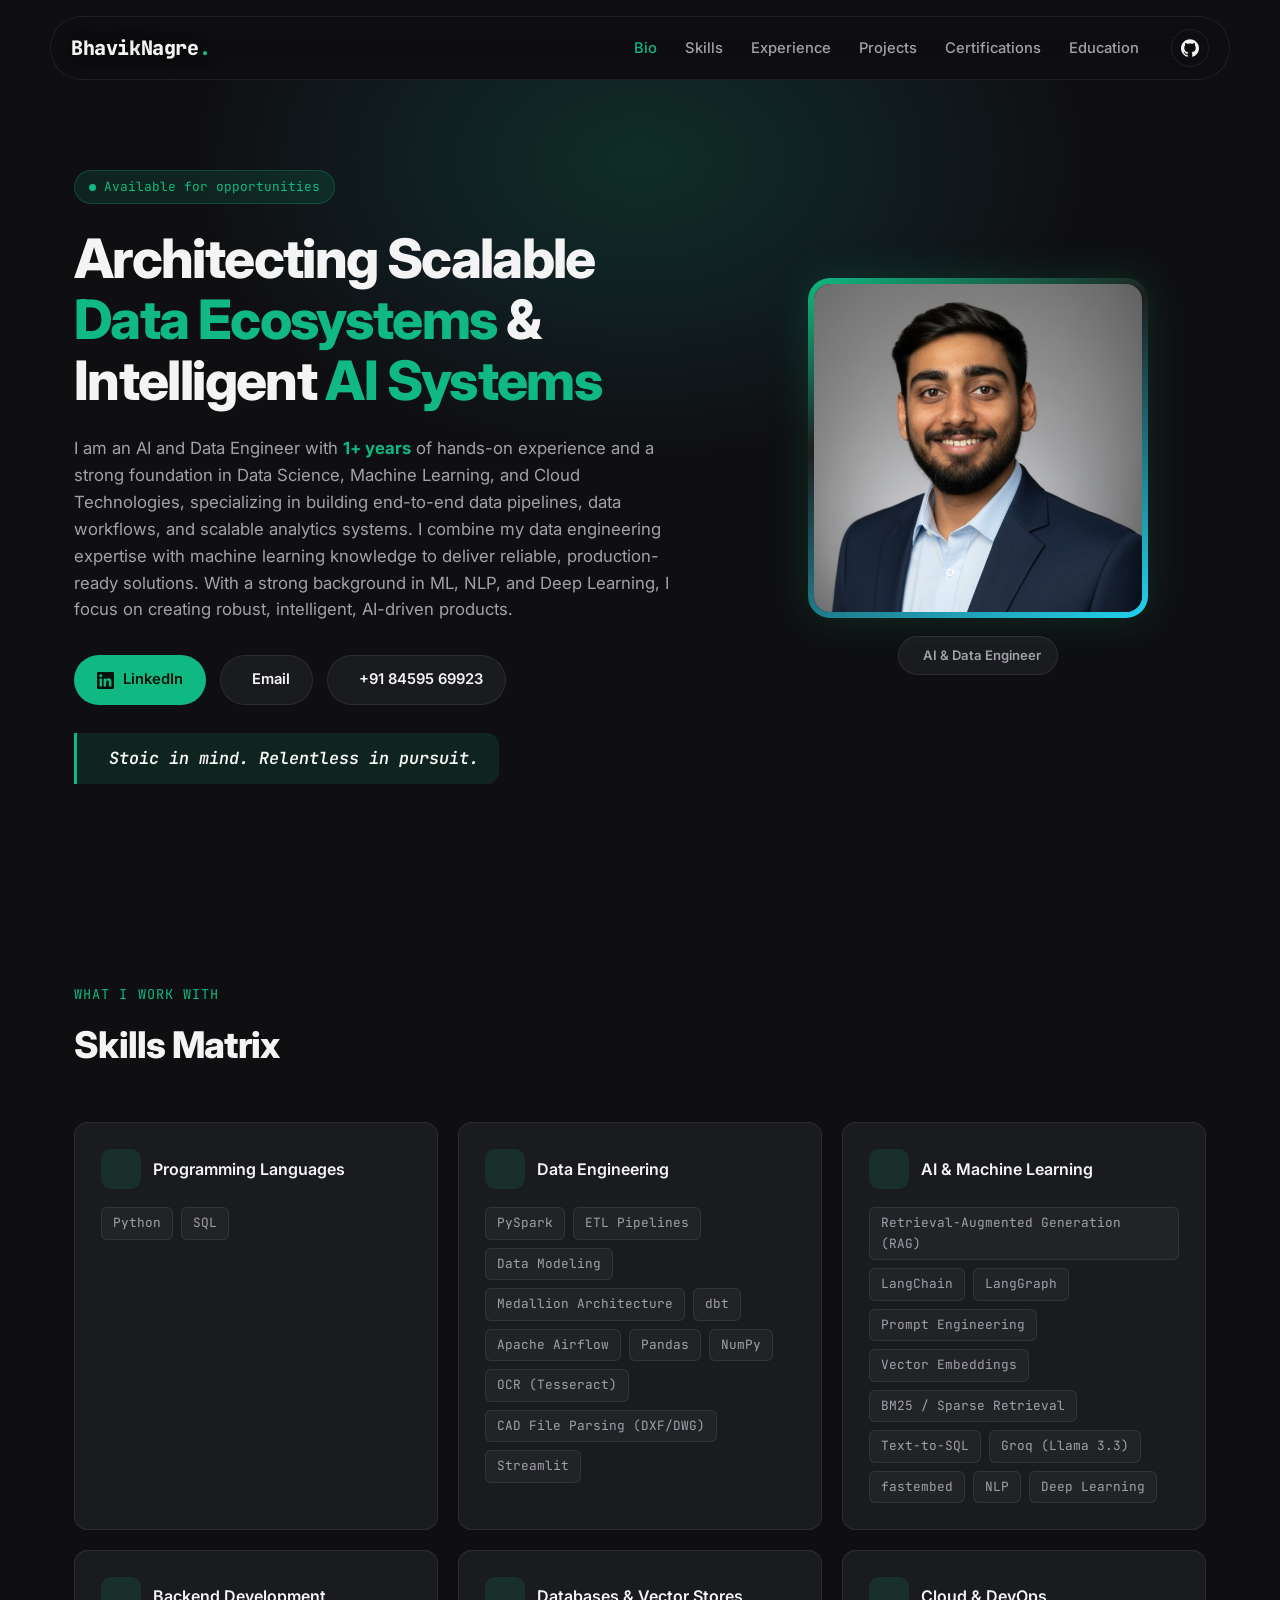
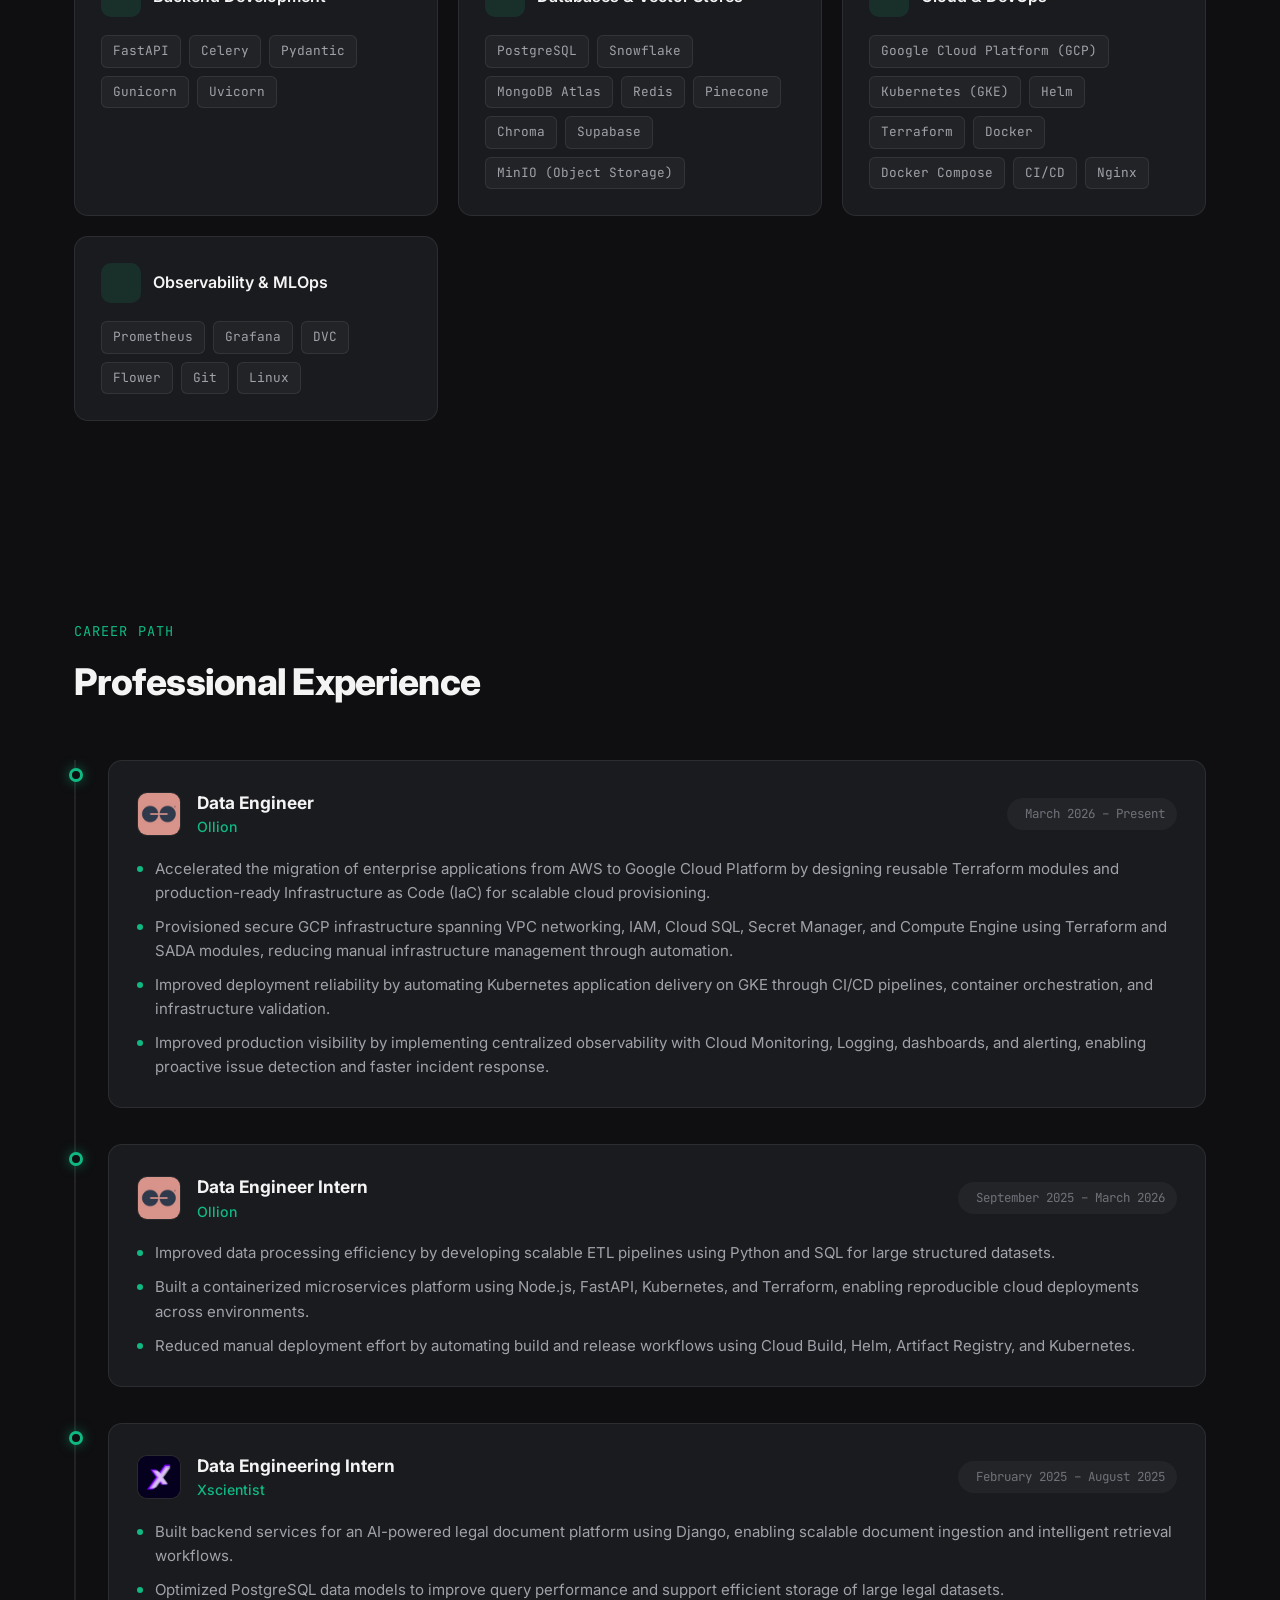
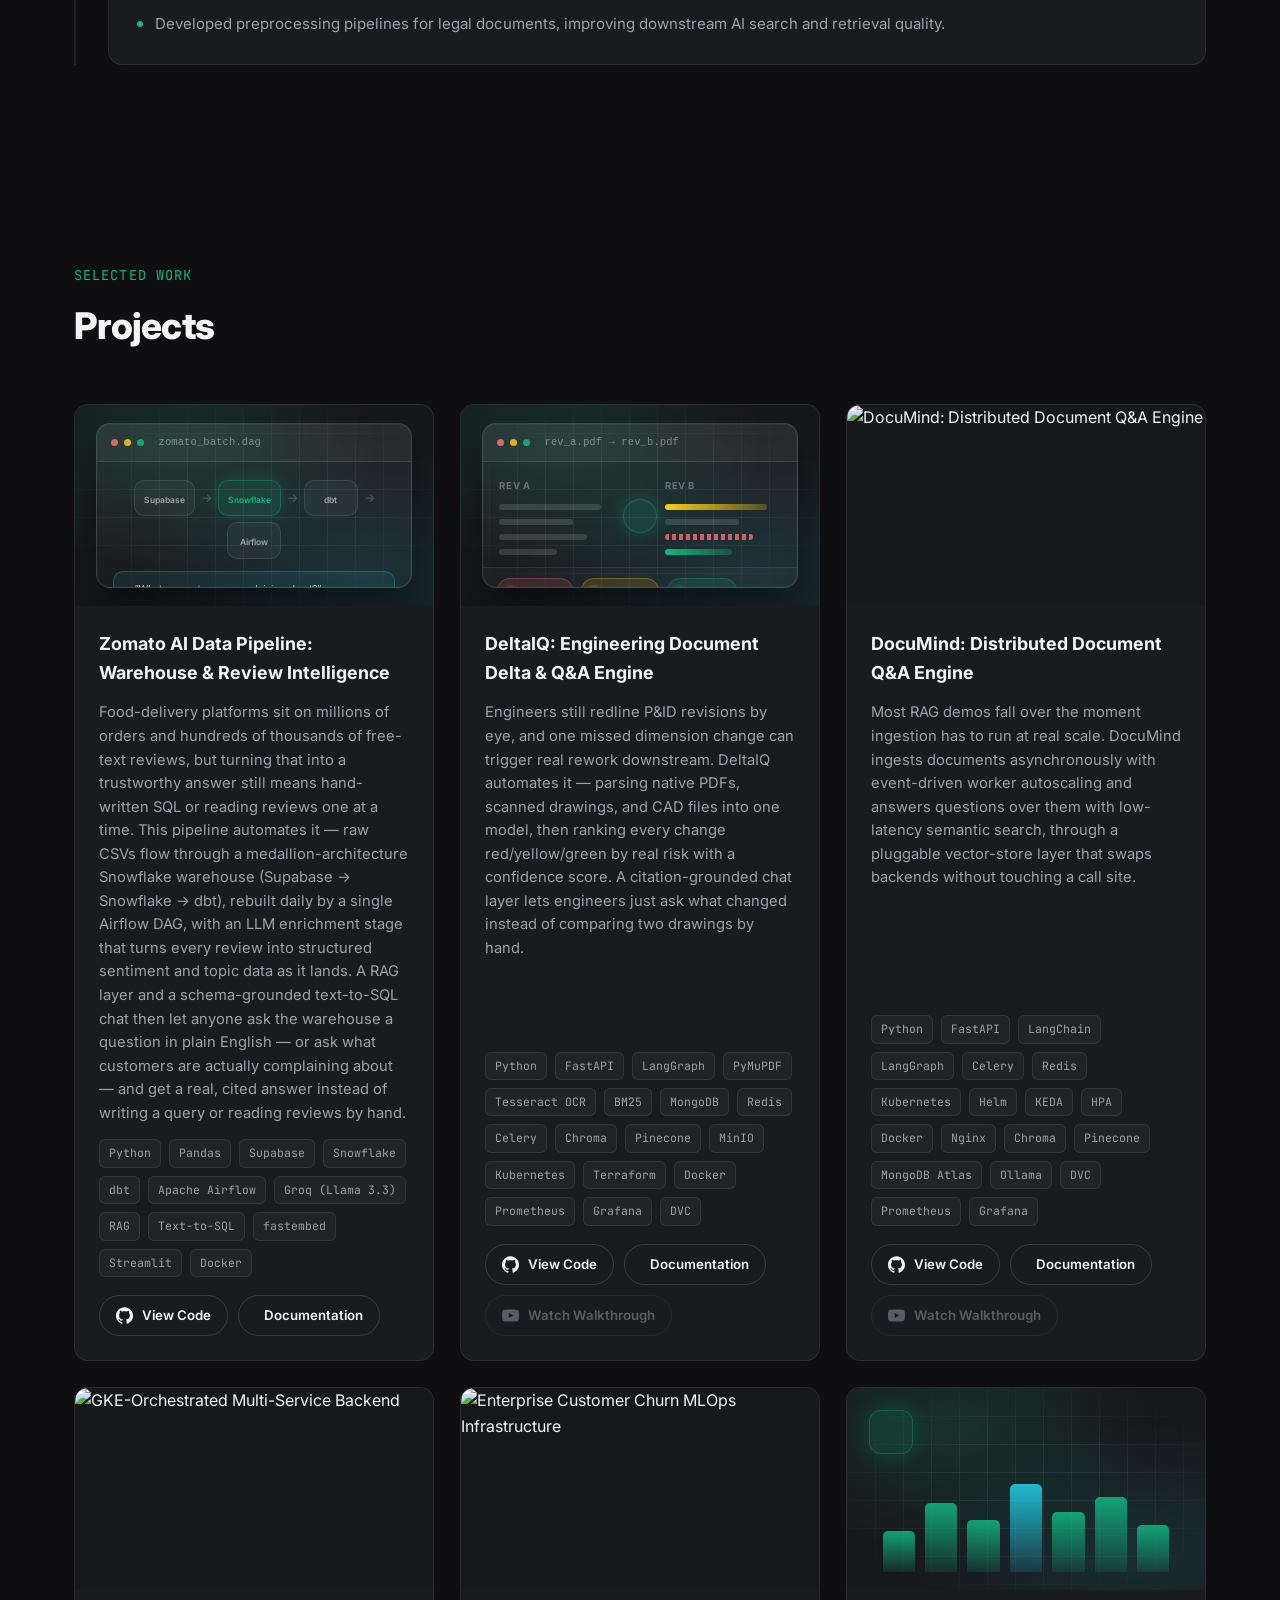
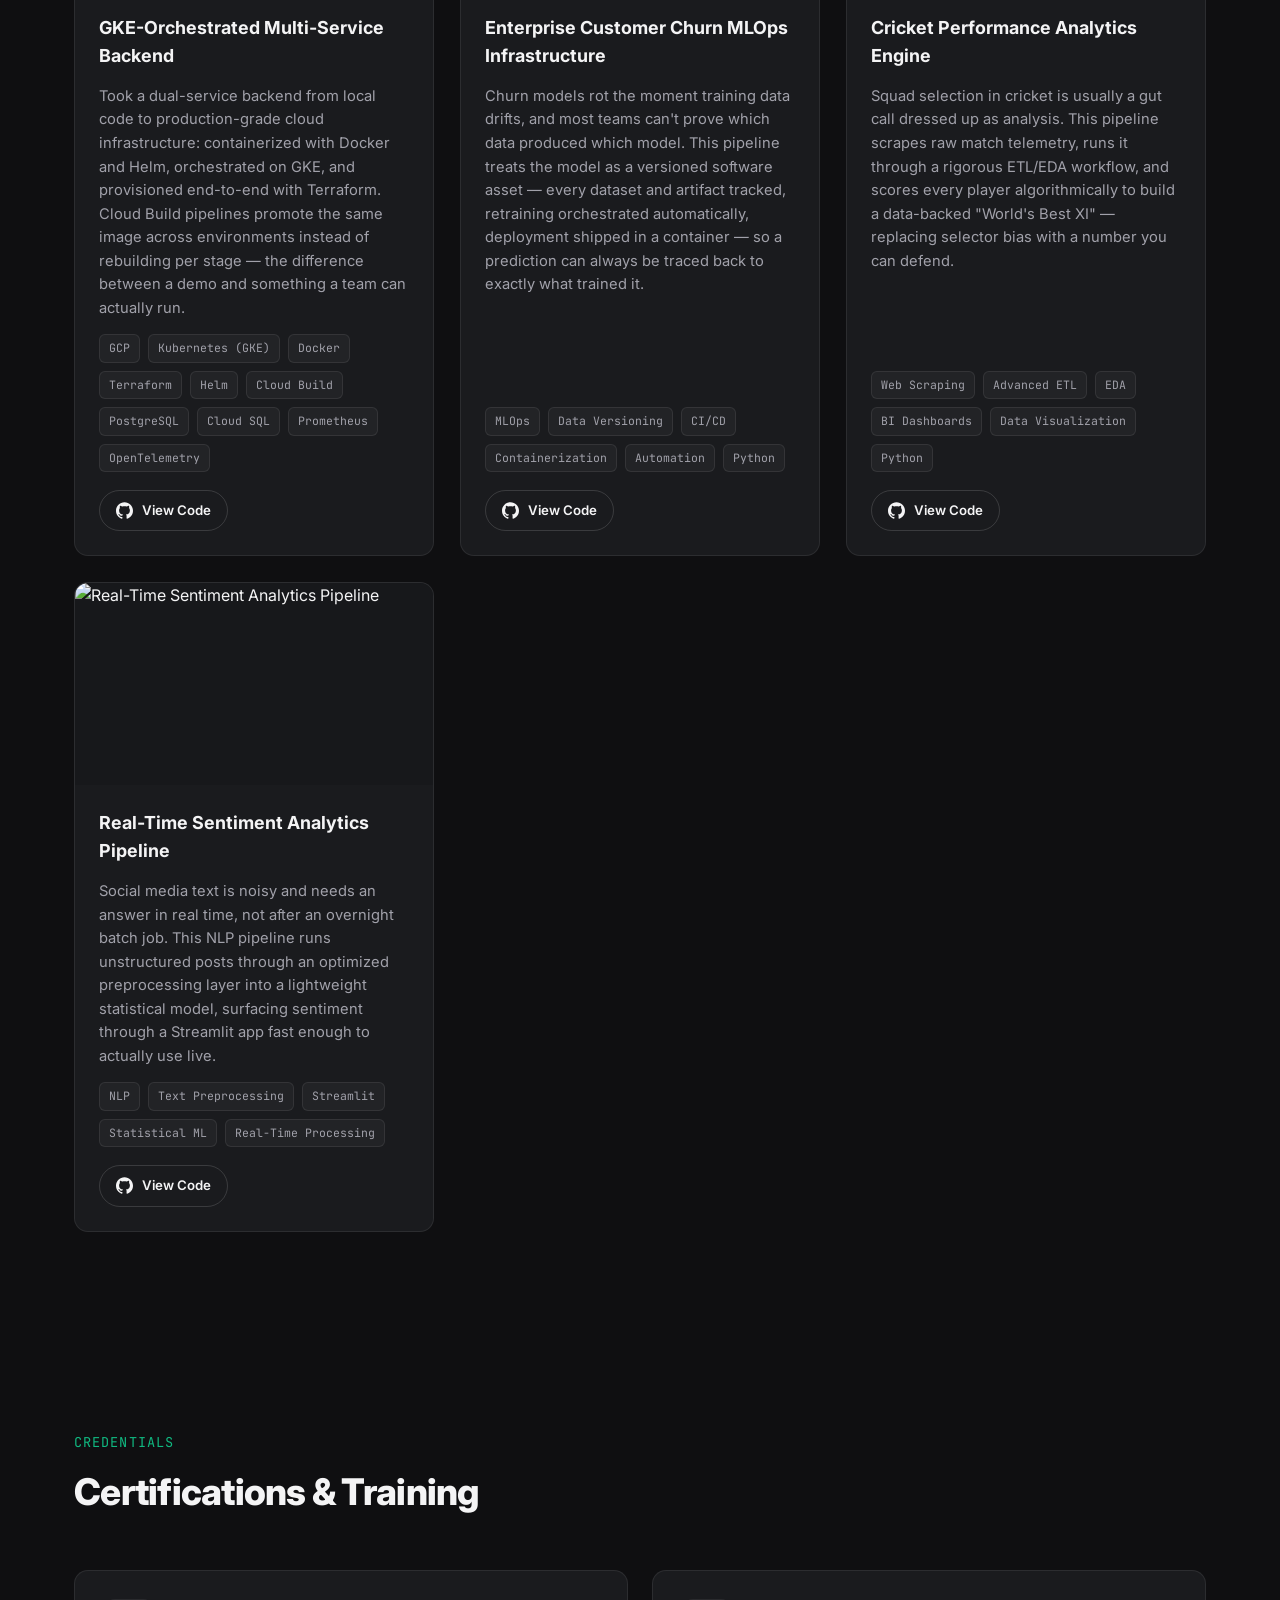
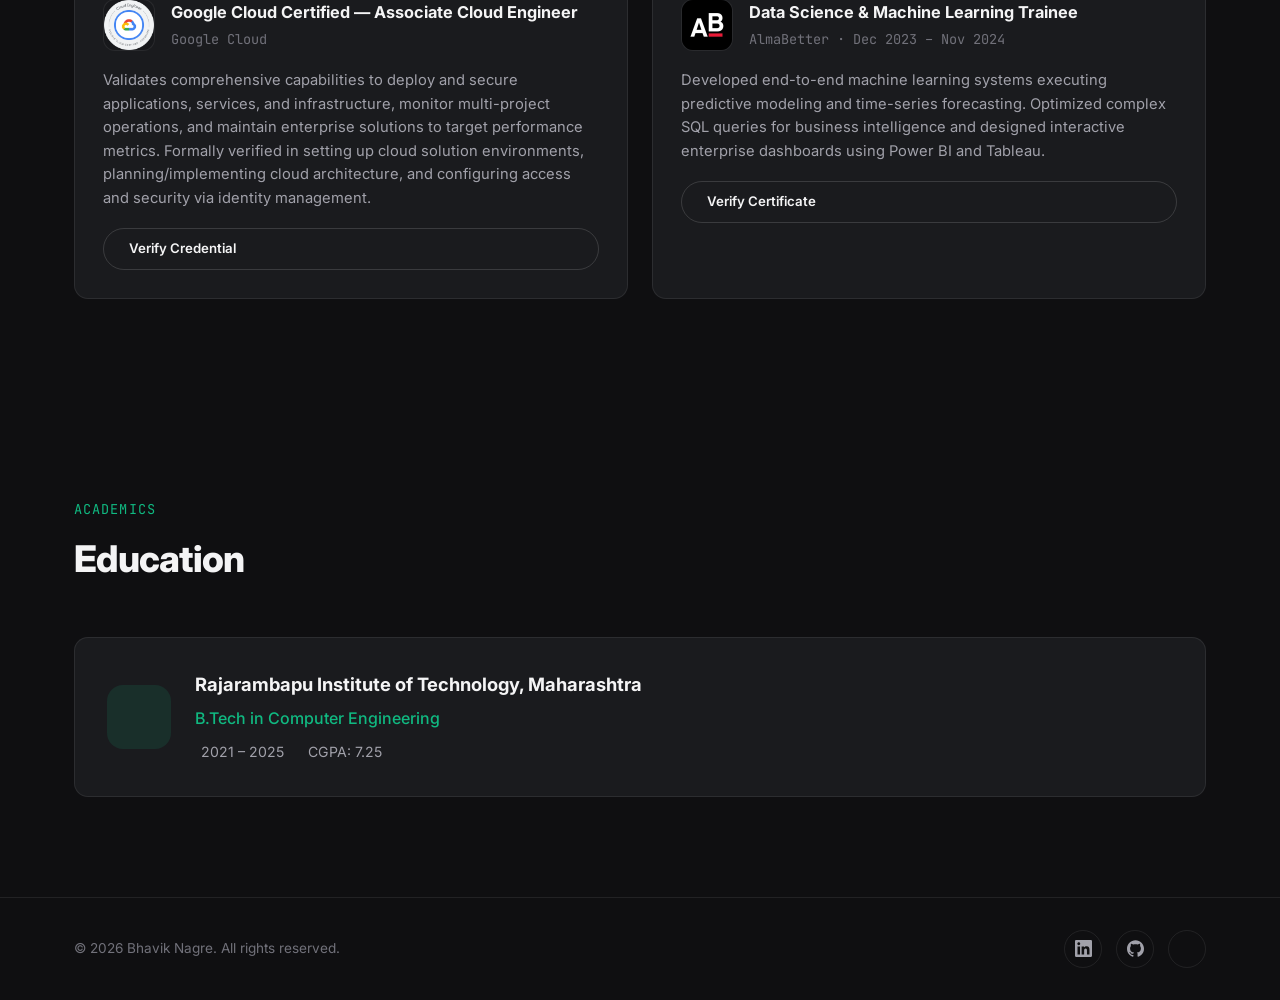
==== commit 5a37528b: "Move Zomato AI Data Pipeline card ahead of DeltaIQ in project order Co-Authored-By: Claude Sonnet 5 " ====
--- a/index.html
+++ b/index.html
@@ -336,6 +336,47 @@
       <div class="projects-grid">
 
         <article class="project-card reveal">
+          <div class="project-image project-illustration illustration-medallion">
+            <div class="illustration-grid"></div>
+            <div class="medallion-window">
+              <div class="delta-window-bar">
+                <span class="delta-dot"></span><span class="delta-dot"></span><span class="delta-dot"></span>
+                <span class="delta-window-label">zomato_batch.dag</span>
+              </div>
+              <div class="medallion-flow">
+                <div class="medallion-node"><i data-lucide="database"></i><span>Supabase</span></div>
+                <span class="medallion-arrow">&#8594;</span>
+                <div class="medallion-node medallion-node-accent"><i data-lucide="snowflake"></i><span>Snowflake</span></div>
+                <span class="medallion-arrow">&#8594;</span>
+                <div class="medallion-node"><i data-lucide="git-branch"></i><span>dbt</span></div>
+                <span class="medallion-arrow">&#8594;</span>
+                <div class="medallion-node"><i data-lucide="wind"></i><span>Airflow</span></div>
+              </div>
+              <div class="medallion-chat">
+                <i data-lucide="message-circle"></i>
+                <span>"What are customers complaining about?"</span>
+              </div>
+              <div class="delta-window-footer">
+                <span class="delta-chip chip-red">Bronze</span>
+                <span class="delta-chip chip-yellow">Silver</span>
+                <span class="delta-chip chip-green">Gold</span>
+              </div>
+            </div>
+          </div>
+          <div class="project-body">
+            <h3>Zomato AI Data Pipeline: Warehouse &amp; Review Intelligence</h3>
+            <p>Food-delivery platforms sit on millions of orders and hundreds of thousands of free-text reviews, but turning that into a trustworthy answer still means hand-written SQL or reading reviews one at a time. This pipeline automates it — raw CSVs flow through a medallion-architecture Snowflake warehouse (Supabase &#8594; Snowflake &#8594; dbt), rebuilt daily by a single Airflow DAG, with an LLM enrichment stage that turns every review into structured sentiment and topic data as it lands. A RAG layer and a schema-grounded text-to-SQL chat then let anyone ask the warehouse a question in plain English &#8212; or ask what customers are actually complaining about &#8212; and get a real, cited answer instead of writing a query or reading reviews by hand.</p>
+            <div class="tag-list tag-list-sm">
+              <span class="tag">Python</span><span class="tag">Pandas</span><span class="tag">Supabase</span><span class="tag">Snowflake</span><span class="tag">dbt</span><span class="tag">Apache Airflow</span><span class="tag">Groq (Llama 3.3)</span><span class="tag">RAG</span><span class="tag">Text-to-SQL</span><span class="tag">fastembed</span><span class="tag">Streamlit</span><span class="tag">Docker</span>
+            </div>
+            <div class="project-actions">
+              <a href="https://github.com/bhaviknagre/Zomato-AI-Data-Pipeline" target="_blank" rel="noopener noreferrer" class="btn btn-outline btn-sm"><svg viewBox="0 0 24 24" fill="currentColor" aria-hidden="true"><path d="M12 .297c-6.63 0-12 5.373-12 12 0 5.303 3.438 9.8 8.205 11.385.6.113.82-.258.82-.577 0-.285-.01-1.04-.015-2.04-3.338.724-4.042-1.61-4.042-1.61C4.422 18.07 3.633 17.7 3.633 17.7c-1.087-.744.084-.729.084-.729 1.205.084 1.838 1.236 1.838 1.236 1.07 1.835 2.809 1.305 3.495.998.108-.776.417-1.305.76-1.605-2.665-.3-5.466-1.332-5.466-5.93 0-1.31.465-2.38 1.235-3.22-.135-.303-.54-1.523.105-3.176 0 0 1.005-.322 3.3 1.23.96-.267 1.98-.399 3-.405 1.02.006 2.04.138 3 .405 2.28-1.552 3.285-1.23 3.285-1.23.645 1.653.24 2.873.12 3.176.765.84 1.23 1.91 1.23 3.22 0 4.61-2.805 5.625-5.475 5.92.42.36.81 1.096.81 2.22 0 1.606-.015 2.896-.015 3.286 0 .315.21.69.825.57C20.565 22.092 24 17.592 24 12.297c0-6.627-5.373-12-12-12"/></svg> View Code</a>
+              <a href="https://bhaviknagre.github.io/Zomato-AI-Data-Pipeline/" target="_blank" rel="noopener noreferrer" class="btn btn-outline btn-sm"><i data-lucide="book-open"></i> Documentation</a>
+            </div>
+          </div>
+        </article>
+
+        <article class="project-card reveal">
           <div class="project-image project-illustration illustration-delta">
             <div class="illustration-grid"></div>
             <div class="delta-window">
@@ -382,47 +423,6 @@
         </article>
 
         <article class="project-card reveal">
-          <div class="project-image project-illustration illustration-medallion">
-            <div class="illustration-grid"></div>
-            <div class="medallion-window">
-              <div class="delta-window-bar">
-                <span class="delta-dot"></span><span class="delta-dot"></span><span class="delta-dot"></span>
-                <span class="delta-window-label">zomato_batch.dag</span>
-              </div>
-              <div class="medallion-flow">
-                <div class="medallion-node"><i data-lucide="database"></i><span>Supabase</span></div>
-                <span class="medallion-arrow">&#8594;</span>
-                <div class="medallion-node medallion-node-accent"><i data-lucide="snowflake"></i><span>Snowflake</span></div>
-                <span class="medallion-arrow">&#8594;</span>
-                <div class="medallion-node"><i data-lucide="git-branch"></i><span>dbt</span></div>
-                <span class="medallion-arrow">&#8594;</span>
-                <div class="medallion-node"><i data-lucide="wind"></i><span>Airflow</span></div>
-              </div>
-              <div class="medallion-chat">
-                <i data-lucide="message-circle"></i>
-                <span>"What are customers complaining about?"</span>
-              </div>
-              <div class="delta-window-footer">
-                <span class="delta-chip chip-red">Bronze</span>
-                <span class="delta-chip chip-yellow">Silver</span>
-                <span class="delta-chip chip-green">Gold</span>
-              </div>
-            </div>
-          </div>
-          <div class="project-body">
-            <h3>Zomato AI Data Pipeline: Warehouse &amp; Review Intelligence</h3>
-            <p>Food-delivery platforms sit on millions of orders and hundreds of thousands of free-text reviews, but turning that into a trustworthy answer still means hand-written SQL or reading reviews one at a time. This pipeline automates it — raw CSVs flow through a medallion-architecture Snowflake warehouse (Supabase &#8594; Snowflake &#8594; dbt), rebuilt daily by a single Airflow DAG, with an LLM enrichment stage that turns every review into structured sentiment and topic data as it lands. A RAG layer and a schema-grounded text-to-SQL chat then let anyone ask the warehouse a question in plain English &#8212; or ask what customers are actually complaining about &#8212; and get a real, cited answer instead of writing a query or reading reviews by hand.</p>
-            <div class="tag-list tag-list-sm">
-              <span class="tag">Python</span><span class="tag">Pandas</span><span class="tag">Supabase</span><span class="tag">Snowflake</span><span class="tag">dbt</span><span class="tag">Apache Airflow</span><span class="tag">Groq (Llama 3.3)</span><span class="tag">RAG</span><span class="tag">Text-to-SQL</span><span class="tag">fastembed</span><span class="tag">Streamlit</span><span class="tag">Docker</span>
-            </div>
-            <div class="project-actions">
-              <a href="https://github.com/bhaviknagre/Zomato-AI-Data-Pipeline" target="_blank" rel="noopener noreferrer" class="btn btn-outline btn-sm"><svg viewBox="0 0 24 24" fill="currentColor" aria-hidden="true"><path d="M12 .297c-6.63 0-12 5.373-12 12 0 5.303 3.438 9.8 8.205 11.385.6.113.82-.258.82-.577 0-.285-.01-1.04-.015-2.04-3.338.724-4.042-1.61-4.042-1.61C4.422 18.07 3.633 17.7 3.633 17.7c-1.087-.744.084-.729.084-.729 1.205.084 1.838 1.236 1.838 1.236 1.07 1.835 2.809 1.305 3.495.998.108-.776.417-1.305.76-1.605-2.665-.3-5.466-1.332-5.466-5.93 0-1.31.465-2.38 1.235-3.22-.135-.303-.54-1.523.105-3.176 0 0 1.005-.322 3.3 1.23.96-.267 1.98-.399 3-.405 1.02.006 2.04.138 3 .405 2.28-1.552 3.285-1.23 3.285-1.23.645 1.653.24 2.873.12 3.176.765.84 1.23 1.91 1.23 3.22 0 4.61-2.805 5.625-5.475 5.92.42.36.81 1.096.81 2.22 0 1.606-.015 2.896-.015 3.286 0 .315.21.69.825.57C20.565 22.092 24 17.592 24 12.297c0-6.627-5.373-12-12-12"/></svg> View Code</a>
-              <a href="https://bhaviknagre.github.io/Zomato-AI-Data-Pipeline/" target="_blank" rel="noopener noreferrer" class="btn btn-outline btn-sm"><i data-lucide="book-open"></i> Documentation</a>
-            </div>
-          </div>
-        </article>
-
-        <article class="project-card reveal">
           <div class="project-image">
             <img src="https://images.unsplash.com/photo-1762330465857-07e4c81c0dfa?auto=format&fit=crop&w=800&q=80" alt="DocuMind: Distributed Document Q&A Engine" loading="lazy">
           </div>
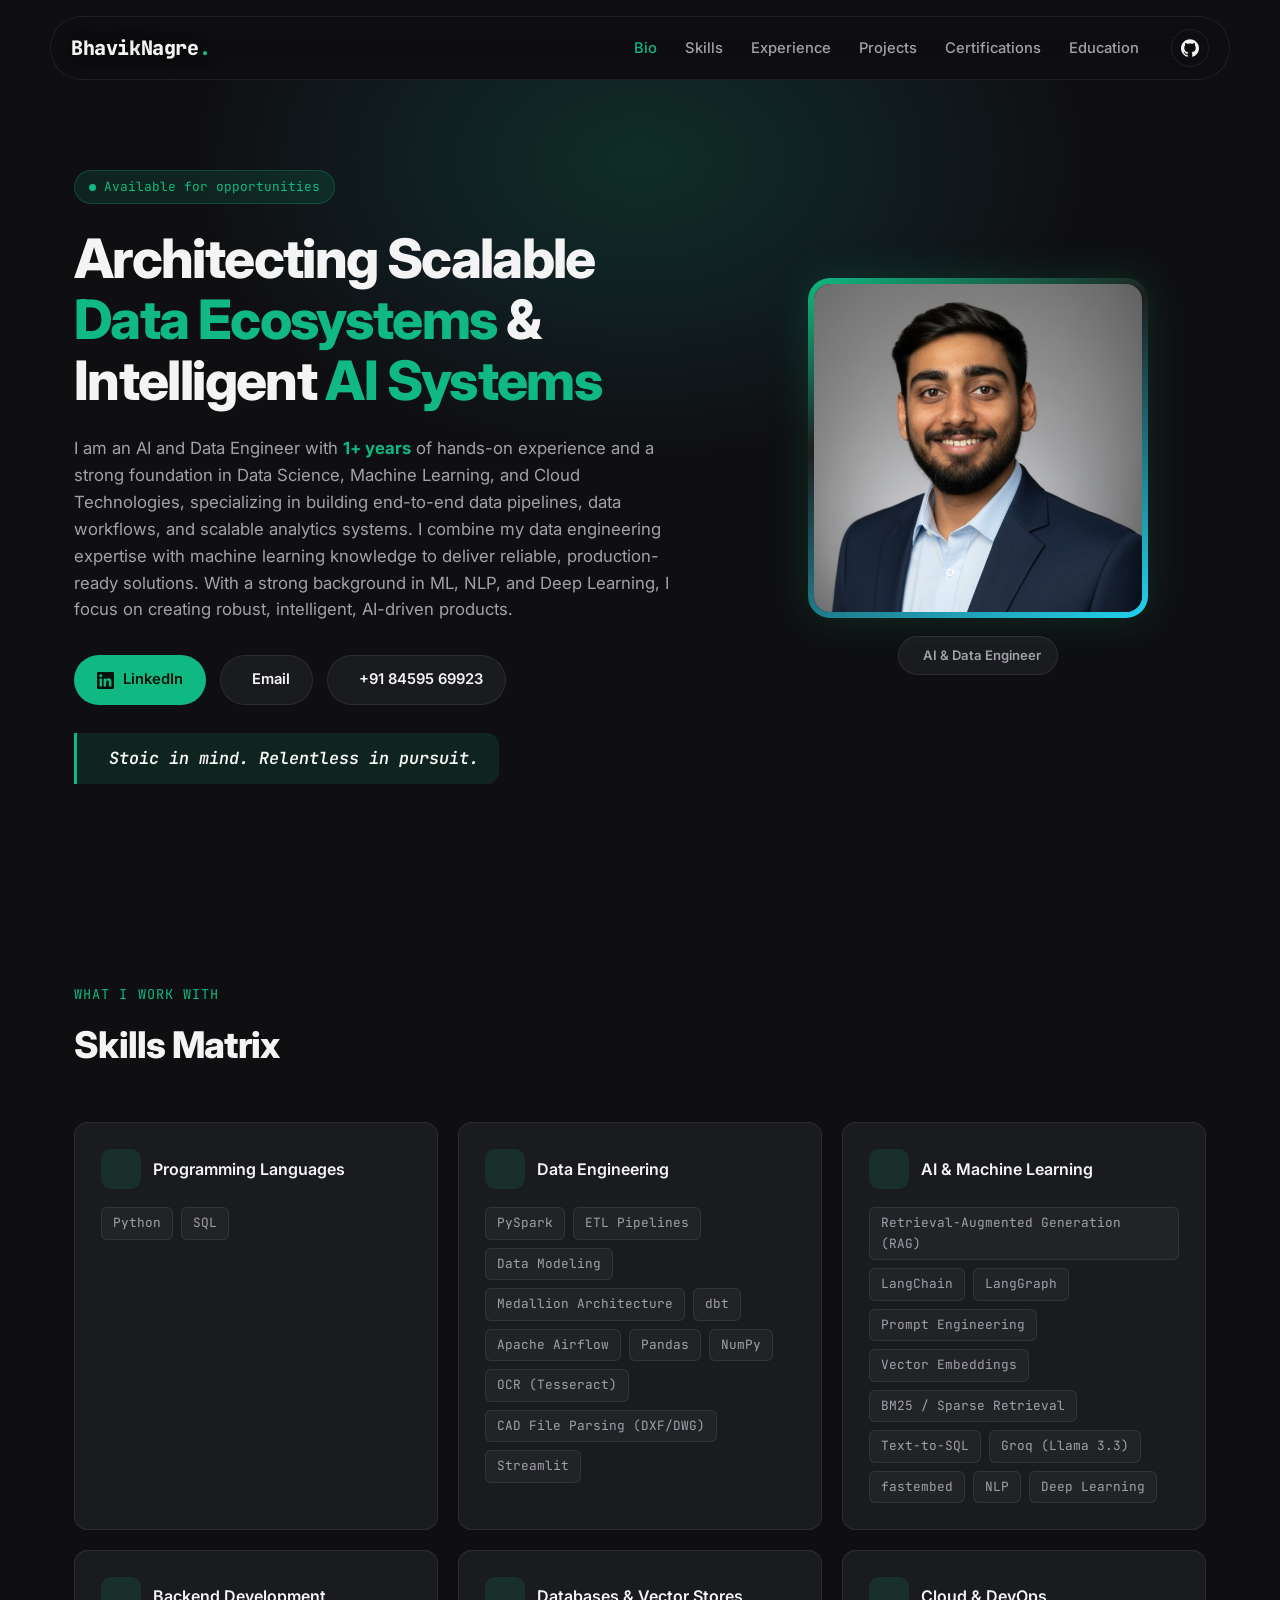
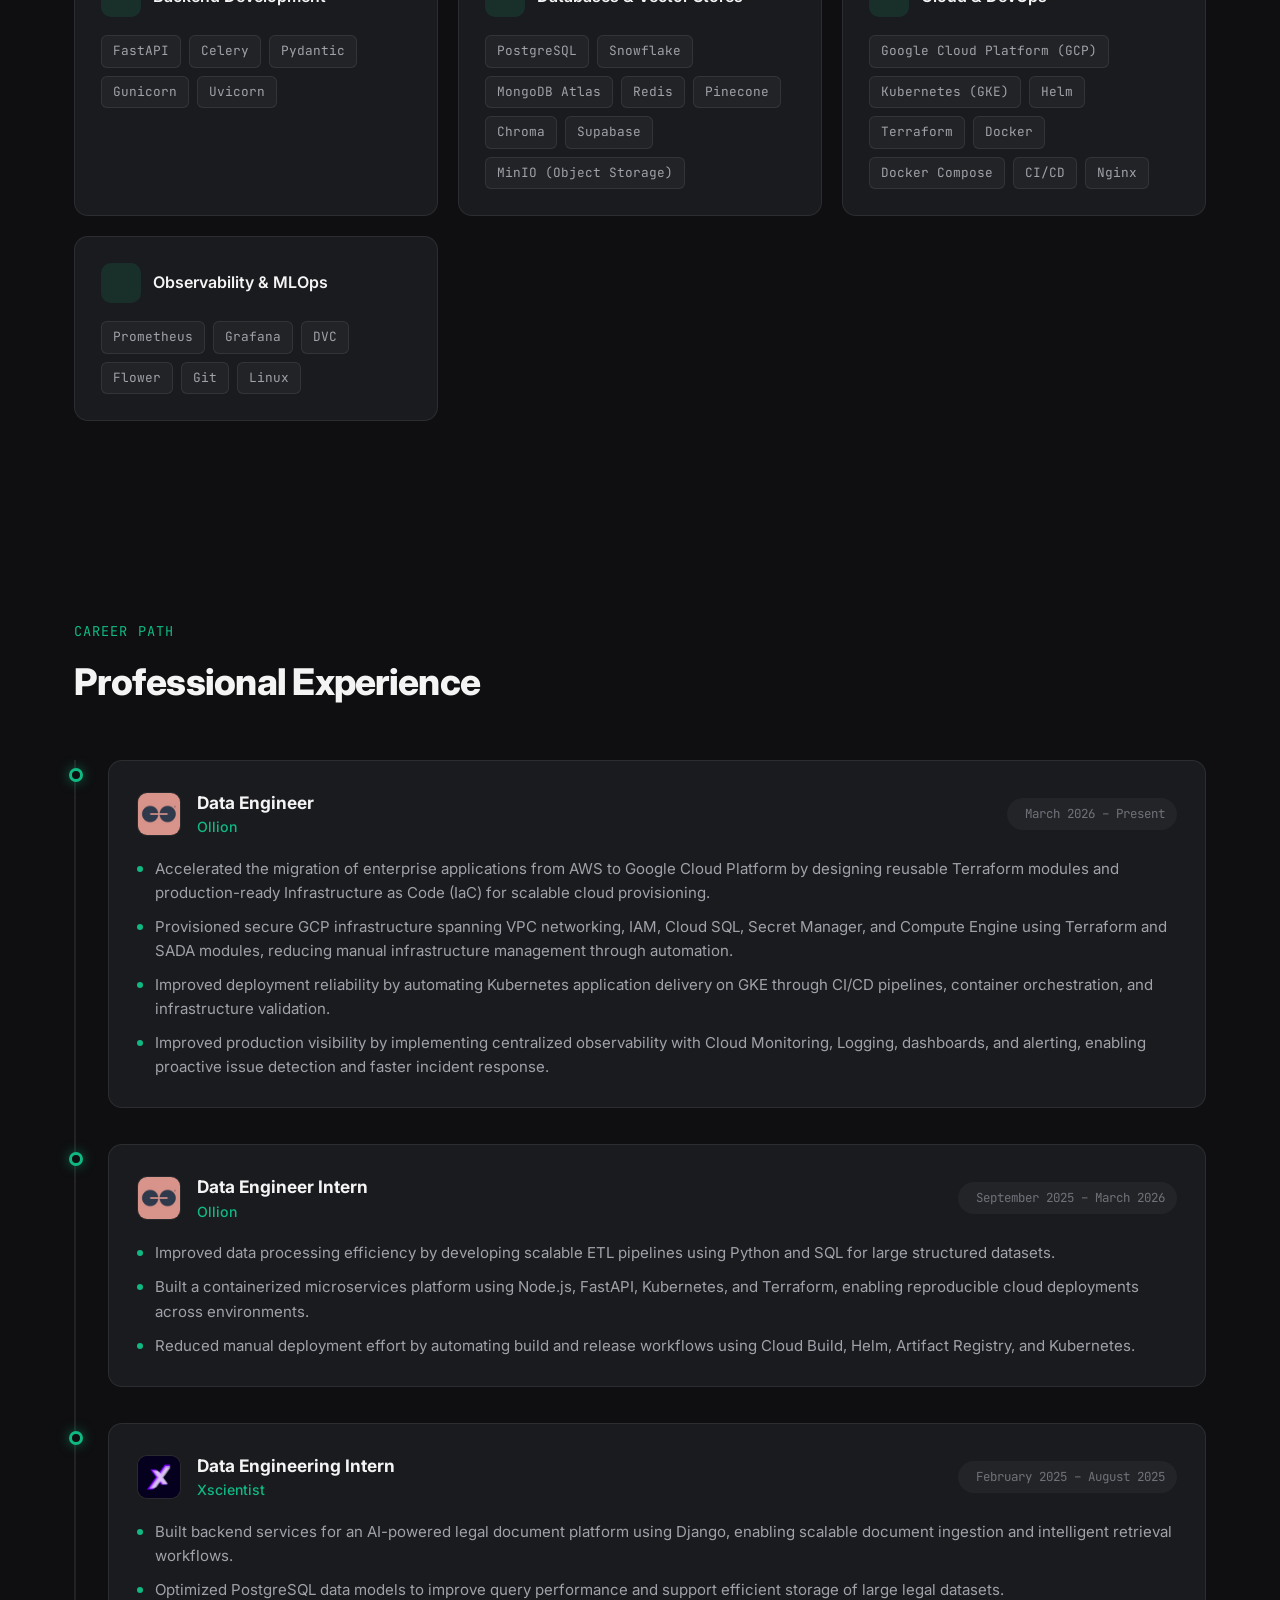
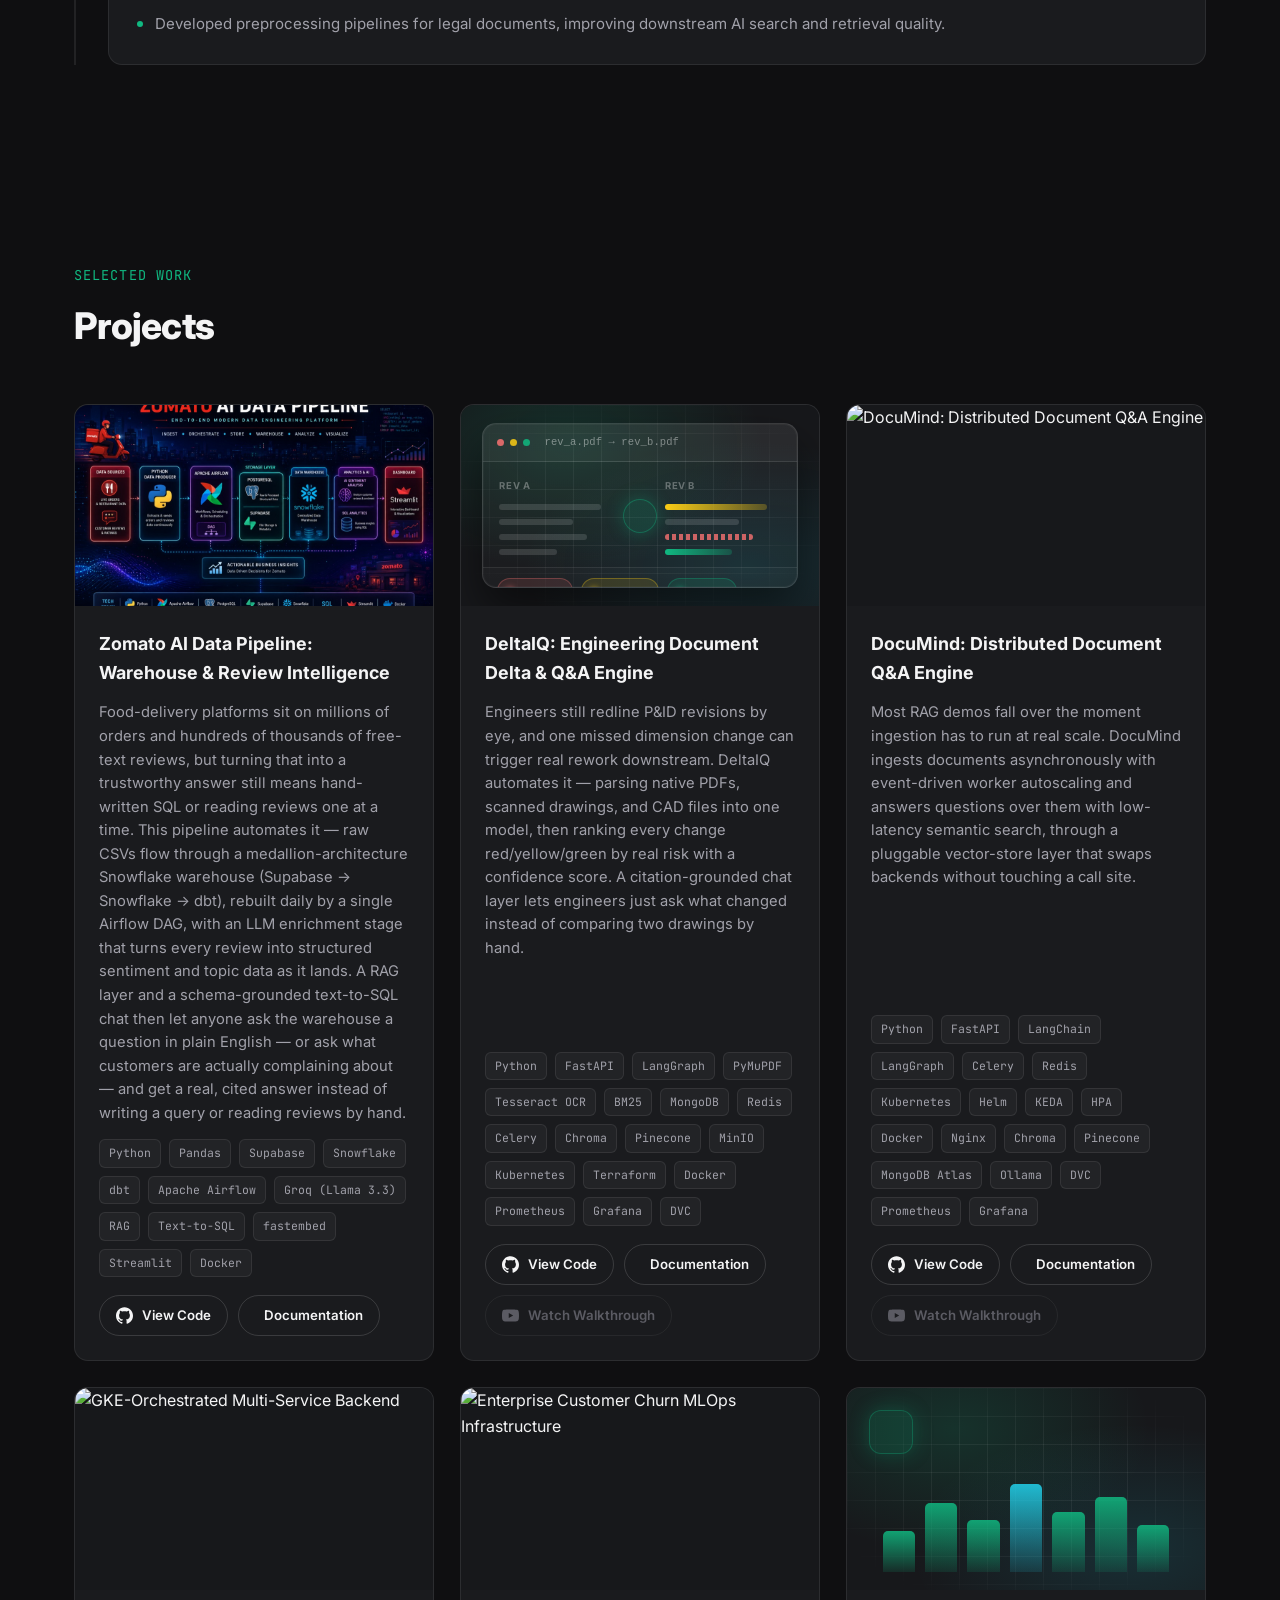
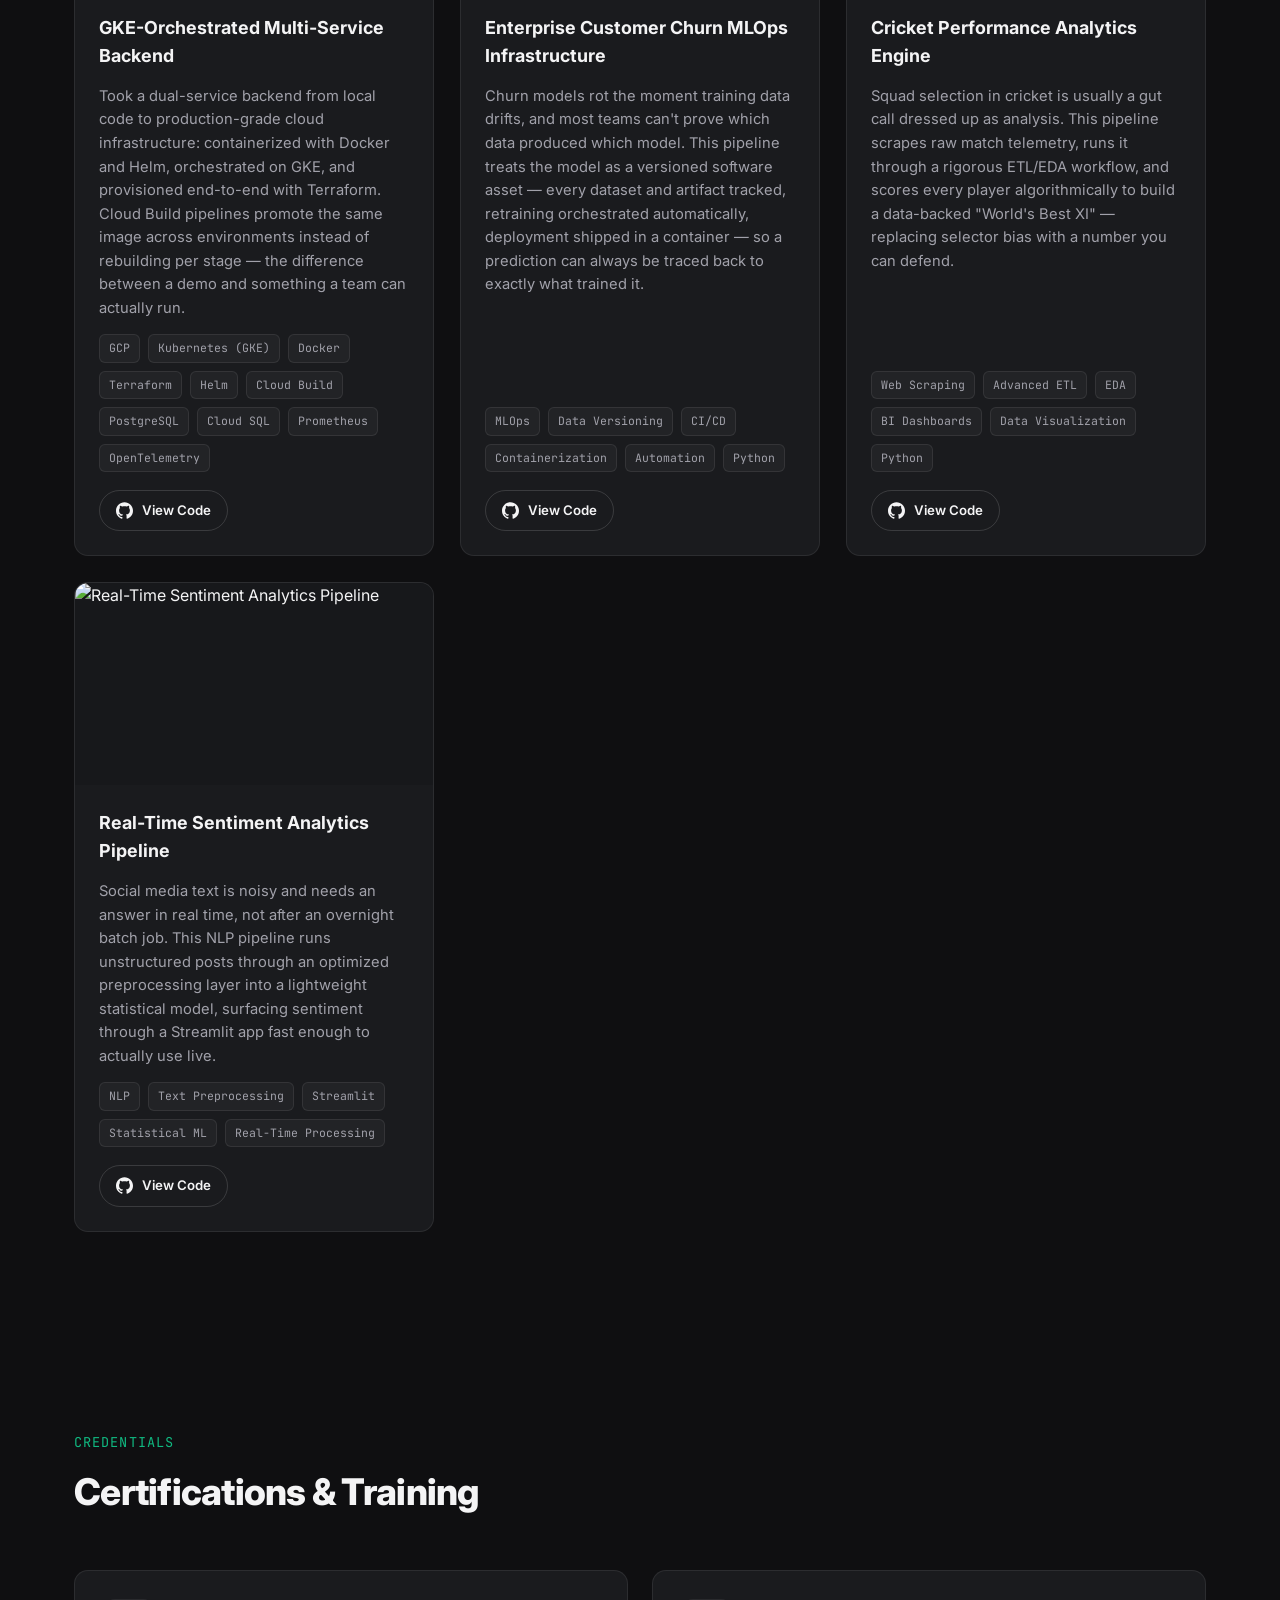
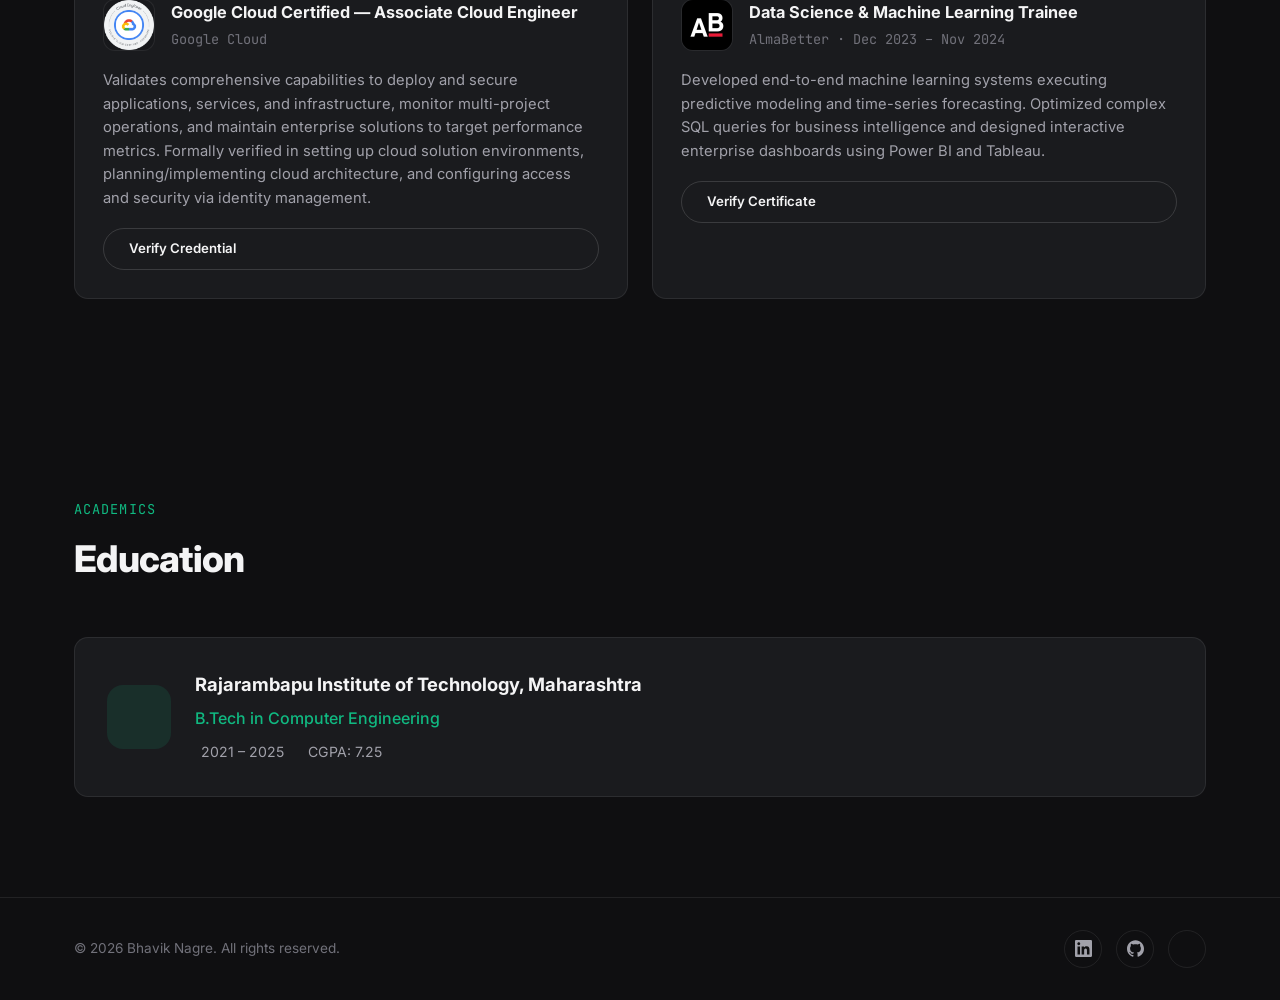
==== commit fff25b5a: "Replace Zomato project's CSS illustration with a real architecture diagram Swaps the placeholder DAG" ====
--- a/index.html
+++ b/index.html
@@ -336,32 +336,8 @@
       <div class="projects-grid">
 
         <article class="project-card reveal">
-          <div class="project-image project-illustration illustration-medallion">
-            <div class="illustration-grid"></div>
-            <div class="medallion-window">
-              <div class="delta-window-bar">
-                <span class="delta-dot"></span><span class="delta-dot"></span><span class="delta-dot"></span>
-                <span class="delta-window-label">zomato_batch.dag</span>
-              </div>
-              <div class="medallion-flow">
-                <div class="medallion-node"><i data-lucide="database"></i><span>Supabase</span></div>
-                <span class="medallion-arrow">&#8594;</span>
-                <div class="medallion-node medallion-node-accent"><i data-lucide="snowflake"></i><span>Snowflake</span></div>
-                <span class="medallion-arrow">&#8594;</span>
-                <div class="medallion-node"><i data-lucide="git-branch"></i><span>dbt</span></div>
-                <span class="medallion-arrow">&#8594;</span>
-                <div class="medallion-node"><i data-lucide="wind"></i><span>Airflow</span></div>
-              </div>
-              <div class="medallion-chat">
-                <i data-lucide="message-circle"></i>
-                <span>"What are customers complaining about?"</span>
-              </div>
-              <div class="delta-window-footer">
-                <span class="delta-chip chip-red">Bronze</span>
-                <span class="delta-chip chip-yellow">Silver</span>
-                <span class="delta-chip chip-green">Gold</span>
-              </div>
-            </div>
+          <div class="project-image">
+            <img src="assets/img/zomato-pipeline.jpg" alt="Zomato AI Data Pipeline architecture: Data Sources, Python, Apache Airflow, PostgreSQL/Supabase, Snowflake, AI Sentiment Analysis, and Streamlit dashboard" loading="lazy">
           </div>
           <div class="project-body">
             <h3>Zomato AI Data Pipeline: Warehouse &amp; Review Intelligence</h3>
--- a/style.css
+++ b/style.css
@@ -809,89 +809,6 @@
 .delta-chip.chip-yellow { color: #facc15; background: rgba(250, 204, 21, 0.12); border: 1px solid rgba(250, 204, 21, 0.3); }
 .delta-chip.chip-green { color: var(--accent); background: rgba(16, 185, 129, 0.12); border: 1px solid rgba(16, 185, 129, 0.3); }
 
-/* ---- Medallion pipeline illustration (mock DAG window) ---- */
-.illustration-medallion {
-  align-items: center;
-}
-.medallion-window {
-  position: relative;
-  width: 88%;
-  height: 82%;
-  border-radius: 14px;
-  background: linear-gradient(180deg, rgba(255, 255, 255, 0.05), rgba(255, 255, 255, 0.015));
-  border: 1px solid rgba(255, 255, 255, 0.14);
-  box-shadow: 0 22px 44px rgba(0, 0, 0, 0.5), 0 0 0 1px rgba(255, 255, 255, 0.03) inset;
-  overflow: hidden;
-  display: flex;
-  flex-direction: column;
-  transition: transform 0.4s var(--ease), box-shadow 0.4s var(--ease);
-}
-.project-card:hover .medallion-window {
-  transform: translateY(-3px) scale(1.015);
-  box-shadow: 0 26px 52px rgba(0, 0, 0, 0.55), 0 0 26px rgba(16, 185, 129, 0.16);
-}
-
-.medallion-flow {
-  display: flex;
-  align-items: center;
-  justify-content: center;
-  gap: 6px;
-  padding: 18px 12px 10px;
-  flex-wrap: wrap;
-}
-.medallion-node {
-  display: flex;
-  flex-direction: column;
-  align-items: center;
-  gap: 5px;
-  padding: 8px 9px;
-  border-radius: 10px;
-  background: rgba(255, 255, 255, 0.04);
-  border: 1px solid rgba(255, 255, 255, 0.1);
-  min-width: 54px;
-}
-.medallion-node svg { width: 15px; height: 15px; color: rgba(255, 255, 255, 0.5); }
-.medallion-node span {
-  font-size: 8.5px;
-  font-weight: 600;
-  color: rgba(255, 255, 255, 0.55);
-  white-space: nowrap;
-}
-.medallion-node-accent {
-  background: rgba(16, 185, 129, 0.12);
-  border-color: rgba(16, 185, 129, 0.35);
-  box-shadow: 0 0 16px rgba(16, 185, 129, 0.2);
-}
-.medallion-node-accent svg, .medallion-node-accent span { color: var(--accent); }
-.medallion-arrow {
-  color: rgba(255, 255, 255, 0.25);
-  font-size: 12px;
-}
-
-.medallion-chat {
-  display: flex;
-  align-items: center;
-  gap: 8px;
-  margin: 2px 16px 14px;
-  padding: 10px 12px;
-  border-radius: 10px;
-  background: rgba(34, 211, 238, 0.08);
-  border: 1px solid rgba(34, 211, 238, 0.25);
-  color: rgba(255, 255, 255, 0.7);
-  font-size: 10px;
-  font-style: italic;
-}
-.medallion-chat svg { width: 14px; height: 14px; color: var(--cyan); flex-shrink: 0; }
-
-.medallion-window-footer {
-  display: flex;
-  gap: 8px;
-  padding: 10px 14px 12px;
-  border-top: 1px solid rgba(255, 255, 255, 0.08);
-  background: rgba(255, 255, 255, 0.02);
-  margin-top: auto;
-}
-
 .project-body {
   padding: 24px;
   display: flex;
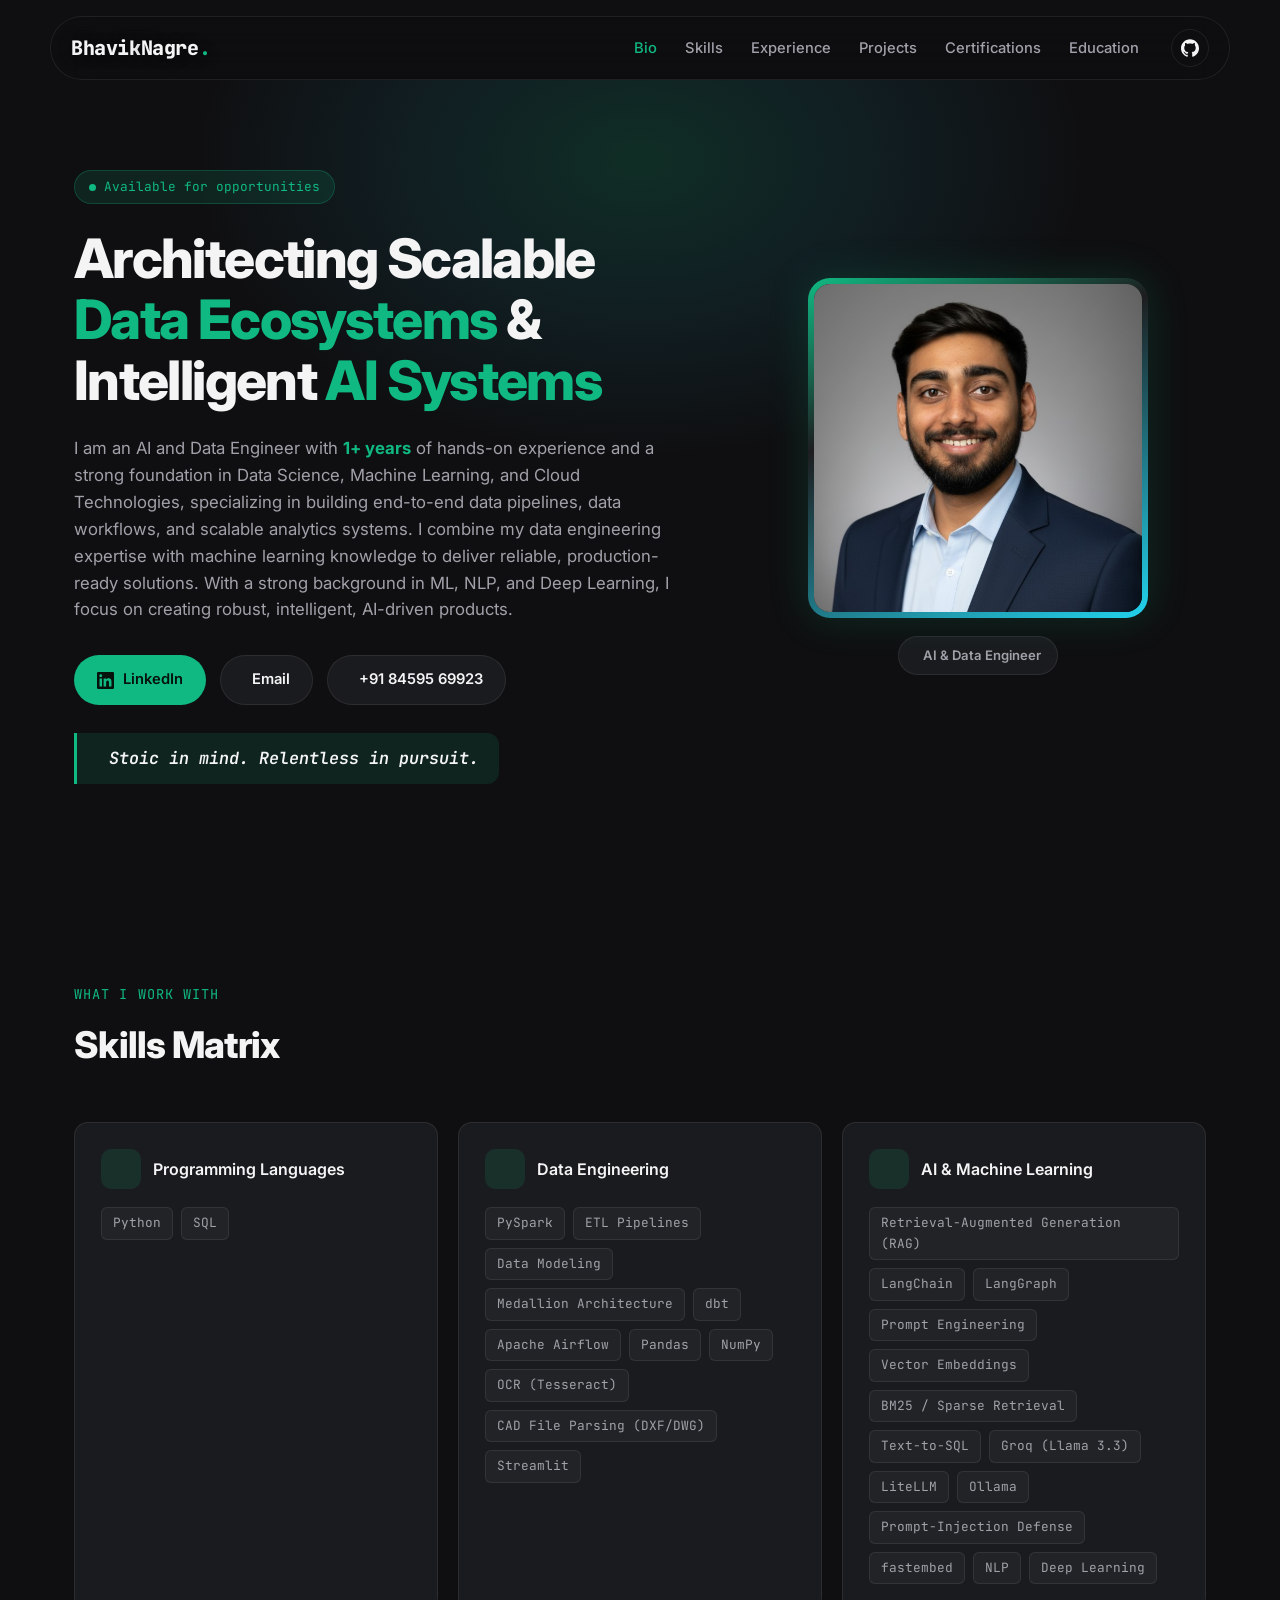
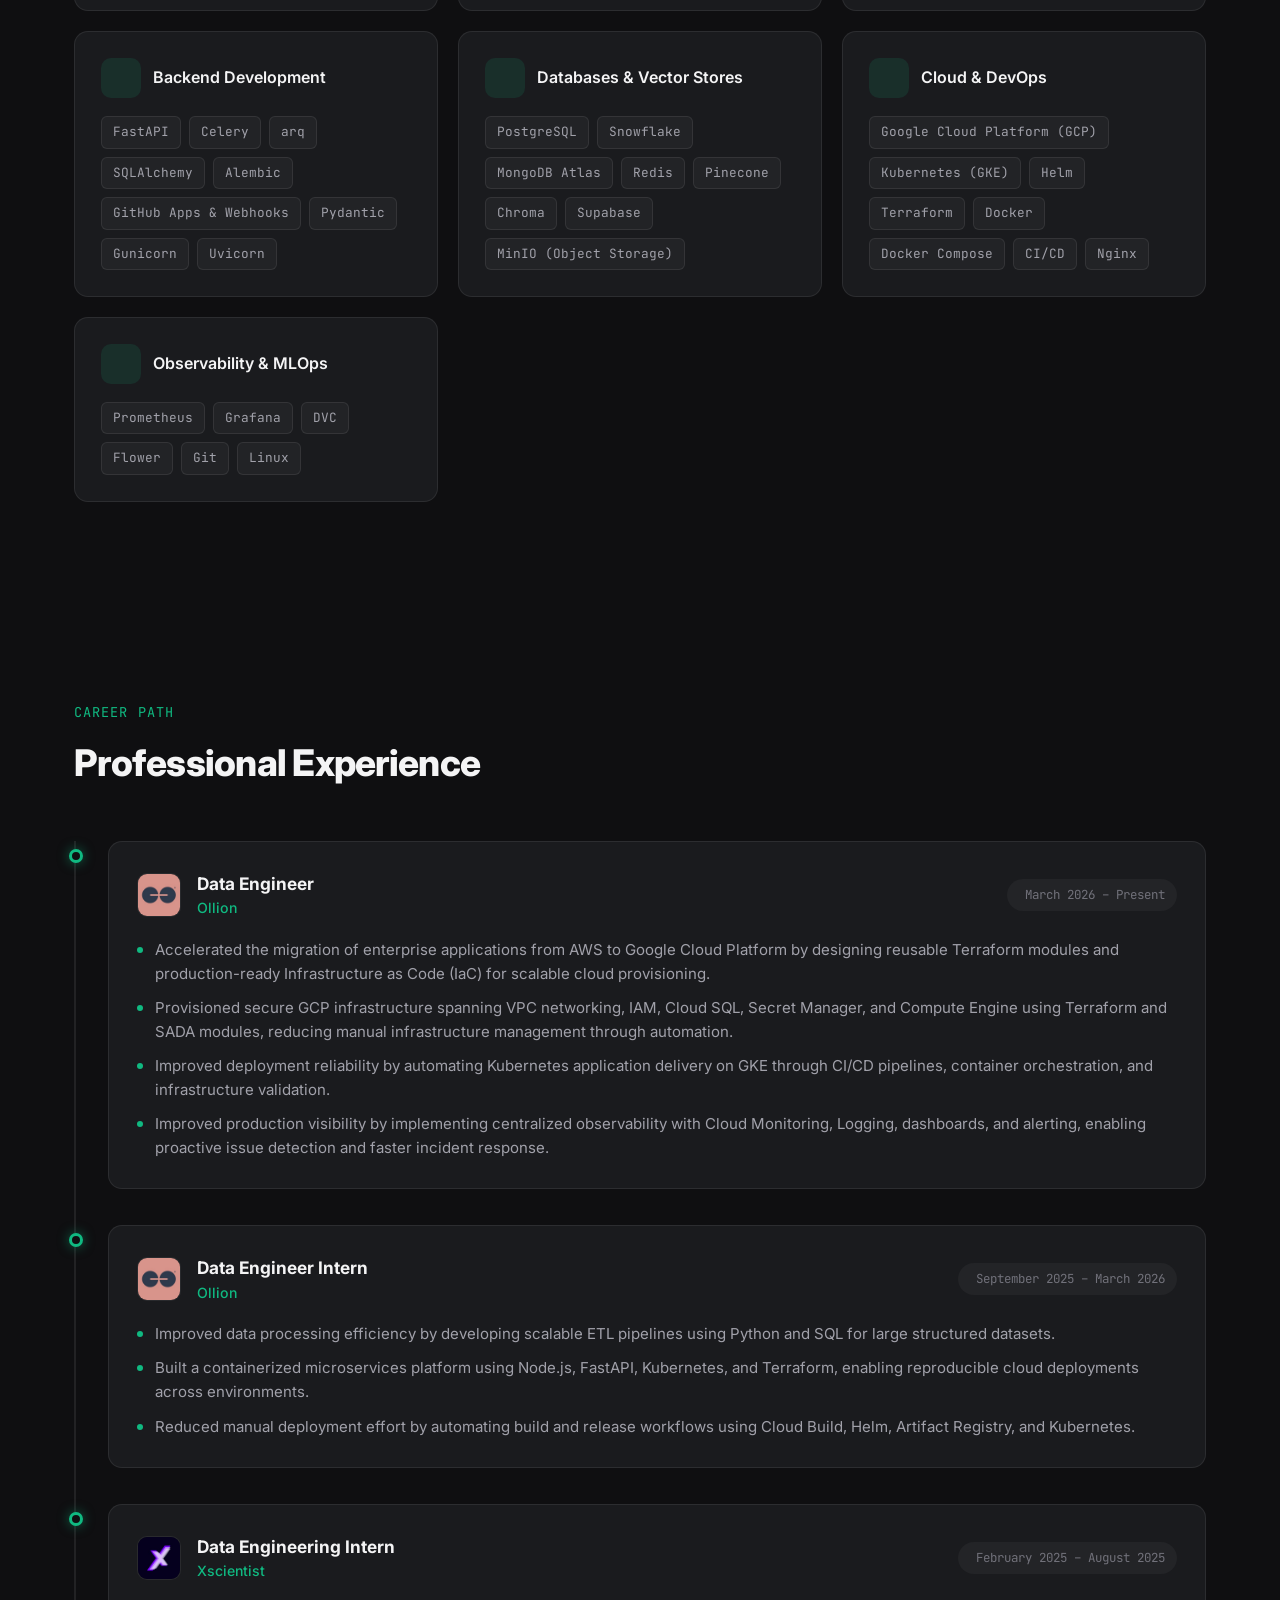
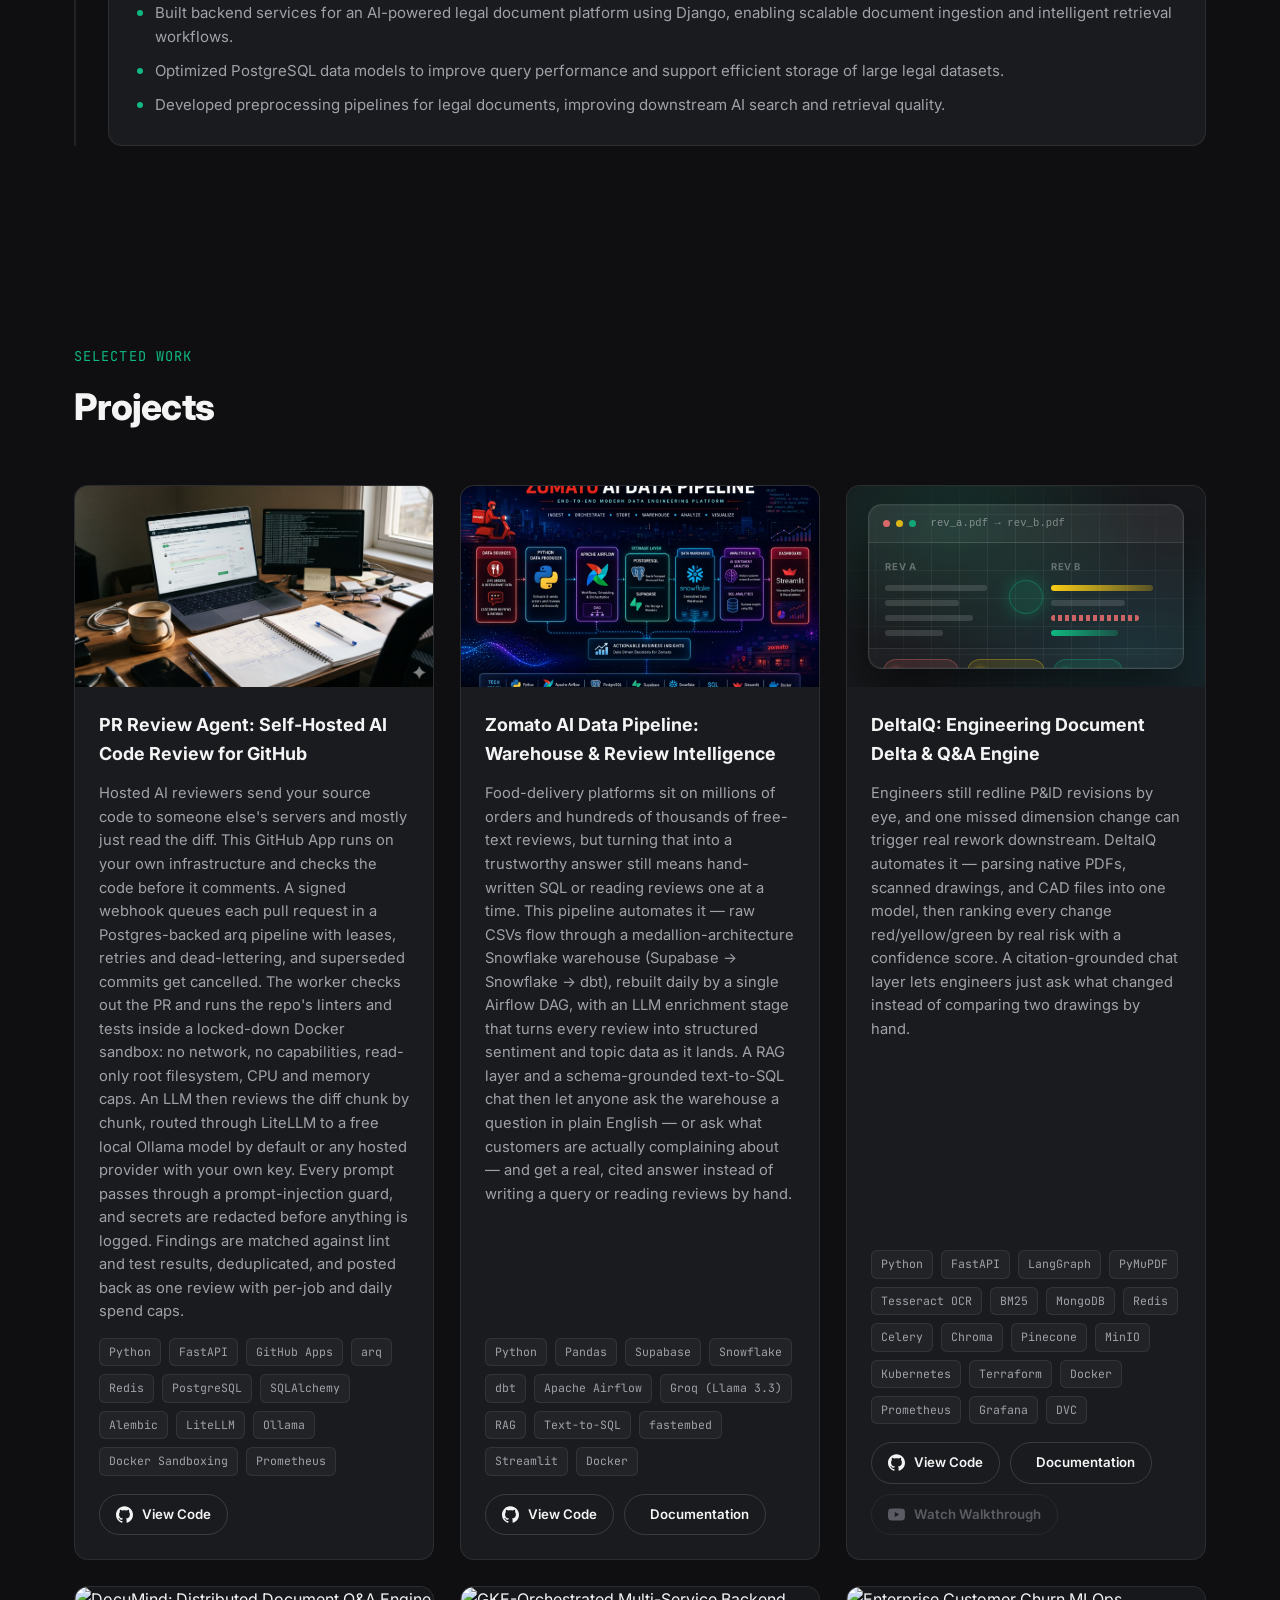
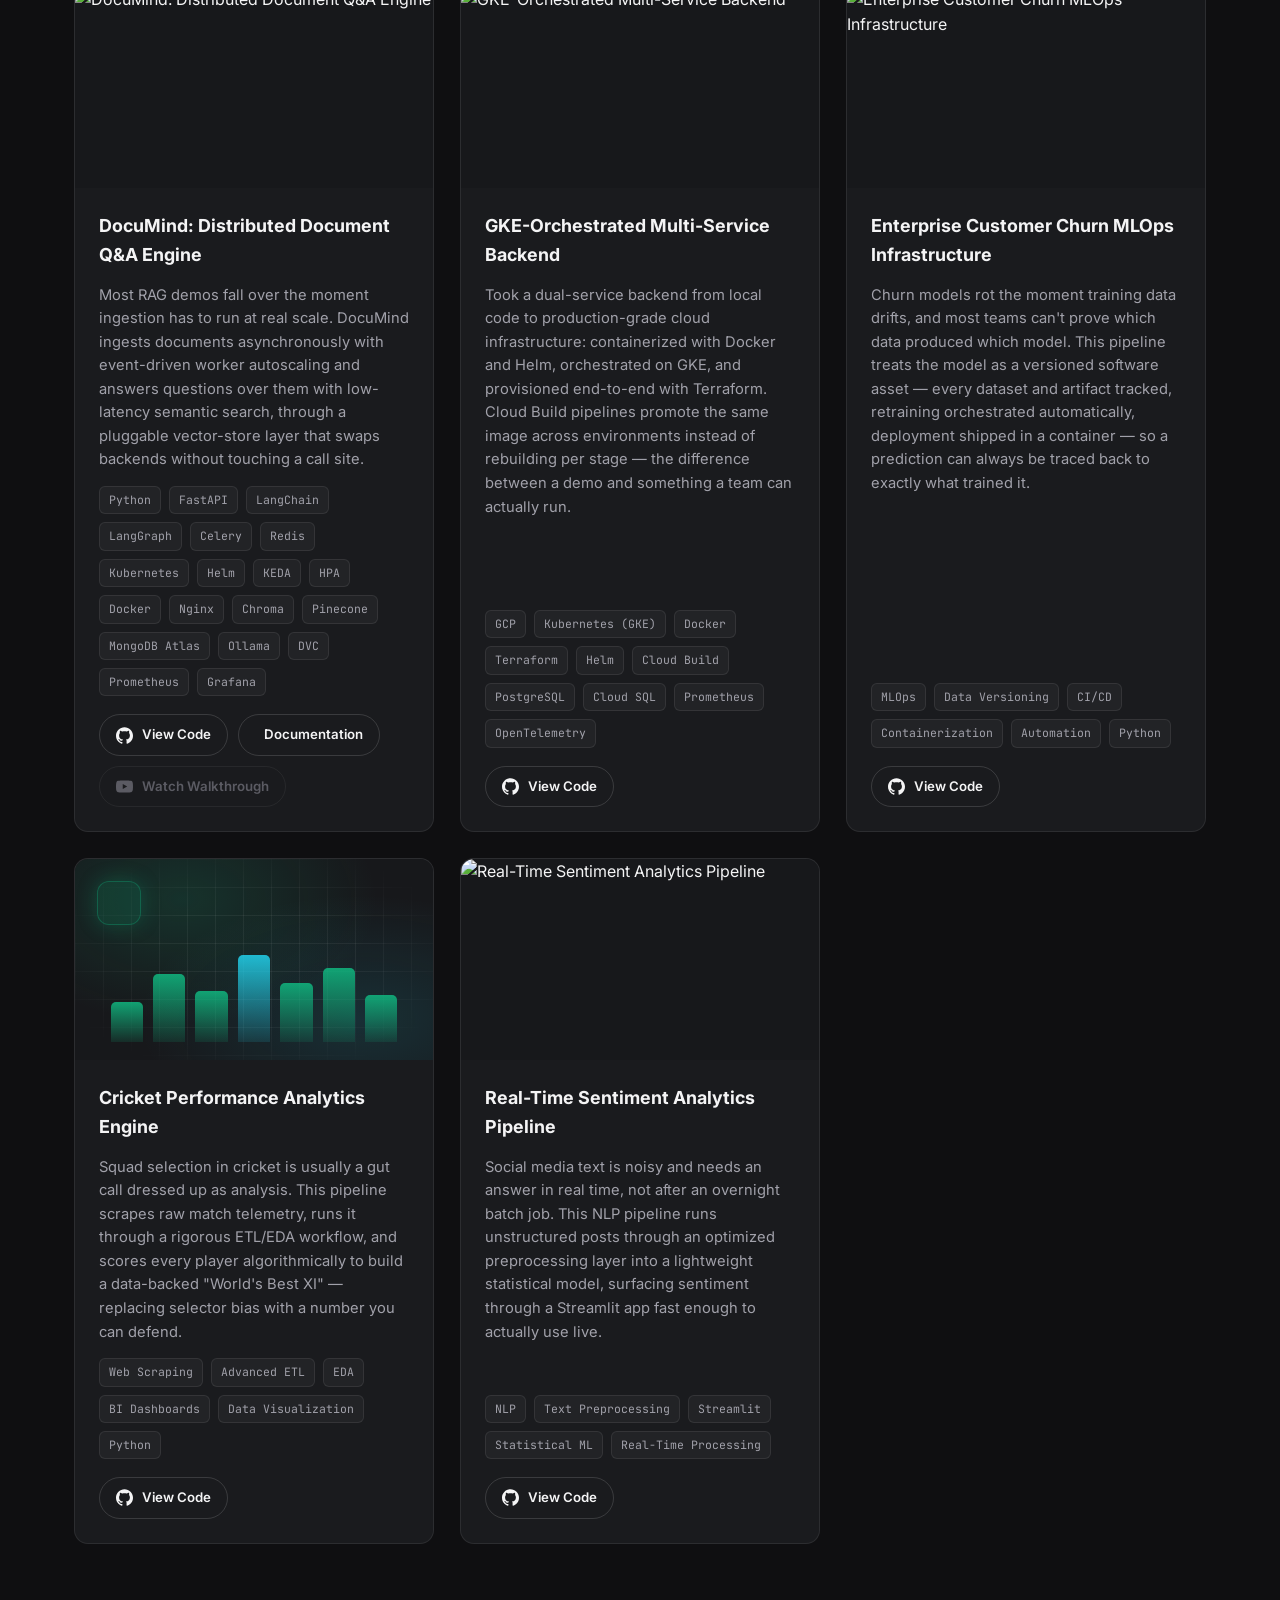
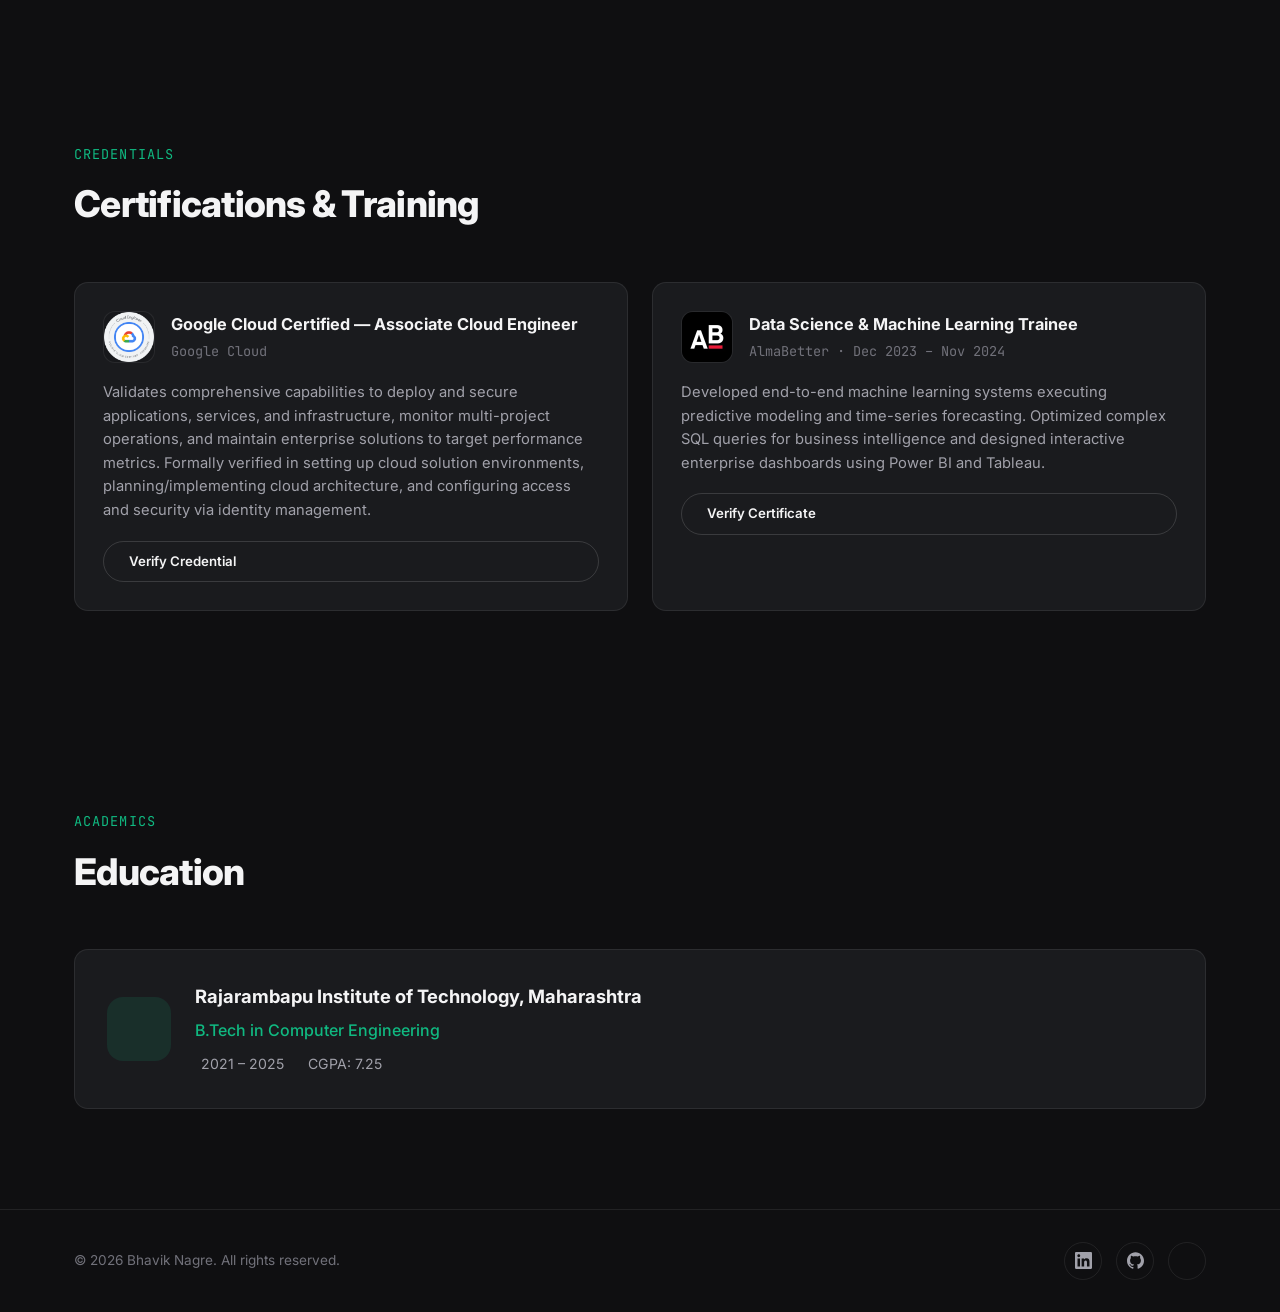
==== commit 30a06a77: "Add PR Review Agent project and skills learned from it Adds the self-hosted AI PR review agent as th" ====
--- a/index.html
+++ b/index.html
@@ -181,6 +181,9 @@
             <span class="tag">BM25 / Sparse Retrieval</span>
             <span class="tag">Text-to-SQL</span>
             <span class="tag">Groq (Llama 3.3)</span>
+            <span class="tag">LiteLLM</span>
+            <span class="tag">Ollama</span>
+            <span class="tag">Prompt-Injection Defense</span>
             <span class="tag">fastembed</span>
             <span class="tag">NLP</span>
             <span class="tag">Deep Learning</span>
@@ -195,6 +198,10 @@
           <div class="tag-list">
             <span class="tag">FastAPI</span>
             <span class="tag">Celery</span>
+            <span class="tag">arq</span>
+            <span class="tag">SQLAlchemy</span>
+            <span class="tag">Alembic</span>
+            <span class="tag">GitHub Apps &amp; Webhooks</span>
             <span class="tag">Pydantic</span>
             <span class="tag">Gunicorn</span>
             <span class="tag">Uvicorn</span>
@@ -334,6 +341,22 @@
       <h2 class="section-title">Projects</h2>
 
       <div class="projects-grid">
+
+        <article class="project-card reveal">
+          <div class="project-image">
+            <img src="assets/img/pr-review-agent.jpg" alt="Developer desk with a GitHub pull request under review on a laptop, worker logs on a monitor, and an architecture sketch in a notebook" loading="lazy">
+          </div>
+          <div class="project-body">
+            <h3>PR Review Agent: Self-Hosted AI Code Review for GitHub</h3>
+            <p>Hosted AI reviewers send your source code to someone else's servers and mostly just read the diff. This GitHub App runs on your own infrastructure and checks the code before it comments. A signed webhook queues each pull request in a Postgres-backed arq pipeline with leases, retries and dead-lettering, and superseded commits get cancelled. The worker checks out the PR and runs the repo's linters and tests inside a locked-down Docker sandbox: no network, no capabilities, read-only root filesystem, CPU and memory caps. An LLM then reviews the diff chunk by chunk, routed through LiteLLM to a free local Ollama model by default or any hosted provider with your own key. Every prompt passes through a prompt-injection guard, and secrets are redacted before anything is logged. Findings are matched against lint and test results, deduplicated, and posted back as one review with per-job and daily spend caps.</p>
+            <div class="tag-list tag-list-sm">
+              <span class="tag">Python</span><span class="tag">FastAPI</span><span class="tag">GitHub Apps</span><span class="tag">arq</span><span class="tag">Redis</span><span class="tag">PostgreSQL</span><span class="tag">SQLAlchemy</span><span class="tag">Alembic</span><span class="tag">LiteLLM</span><span class="tag">Ollama</span><span class="tag">Docker Sandboxing</span><span class="tag">Prometheus</span>
+            </div>
+            <div class="project-actions">
+              <a href="https://github.com/bhaviknagre/PR-REVIEW-AGENT-" target="_blank" rel="noopener noreferrer" class="btn btn-outline btn-sm"><svg viewBox="0 0 24 24" fill="currentColor" aria-hidden="true"><path d="M12 .297c-6.63 0-12 5.373-12 12 0 5.303 3.438 9.8 8.205 11.385.6.113.82-.258.82-.577 0-.285-.01-1.04-.015-2.04-3.338.724-4.042-1.61-4.042-1.61C4.422 18.07 3.633 17.7 3.633 17.7c-1.087-.744.084-.729.084-.729 1.205.084 1.838 1.236 1.838 1.236 1.07 1.835 2.809 1.305 3.495.998.108-.776.417-1.305.76-1.605-2.665-.3-5.466-1.332-5.466-5.93 0-1.31.465-2.38 1.235-3.22-.135-.303-.54-1.523.105-3.176 0 0 1.005-.322 3.3 1.23.96-.267 1.98-.399 3-.405 1.02.006 2.04.138 3 .405 2.28-1.552 3.285-1.23 3.285-1.23.645 1.653.24 2.873.12 3.176.765.84 1.23 1.91 1.23 3.22 0 4.61-2.805 5.625-5.475 5.92.42.36.81 1.096.81 2.22 0 1.606-.015 2.896-.015 3.286 0 .315.21.69.825.57C20.565 22.092 24 17.592 24 12.297c0-6.627-5.373-12-12-12"/></svg> View Code</a>
+            </div>
+          </div>
+        </article>
 
         <article class="project-card reveal">
           <div class="project-image">
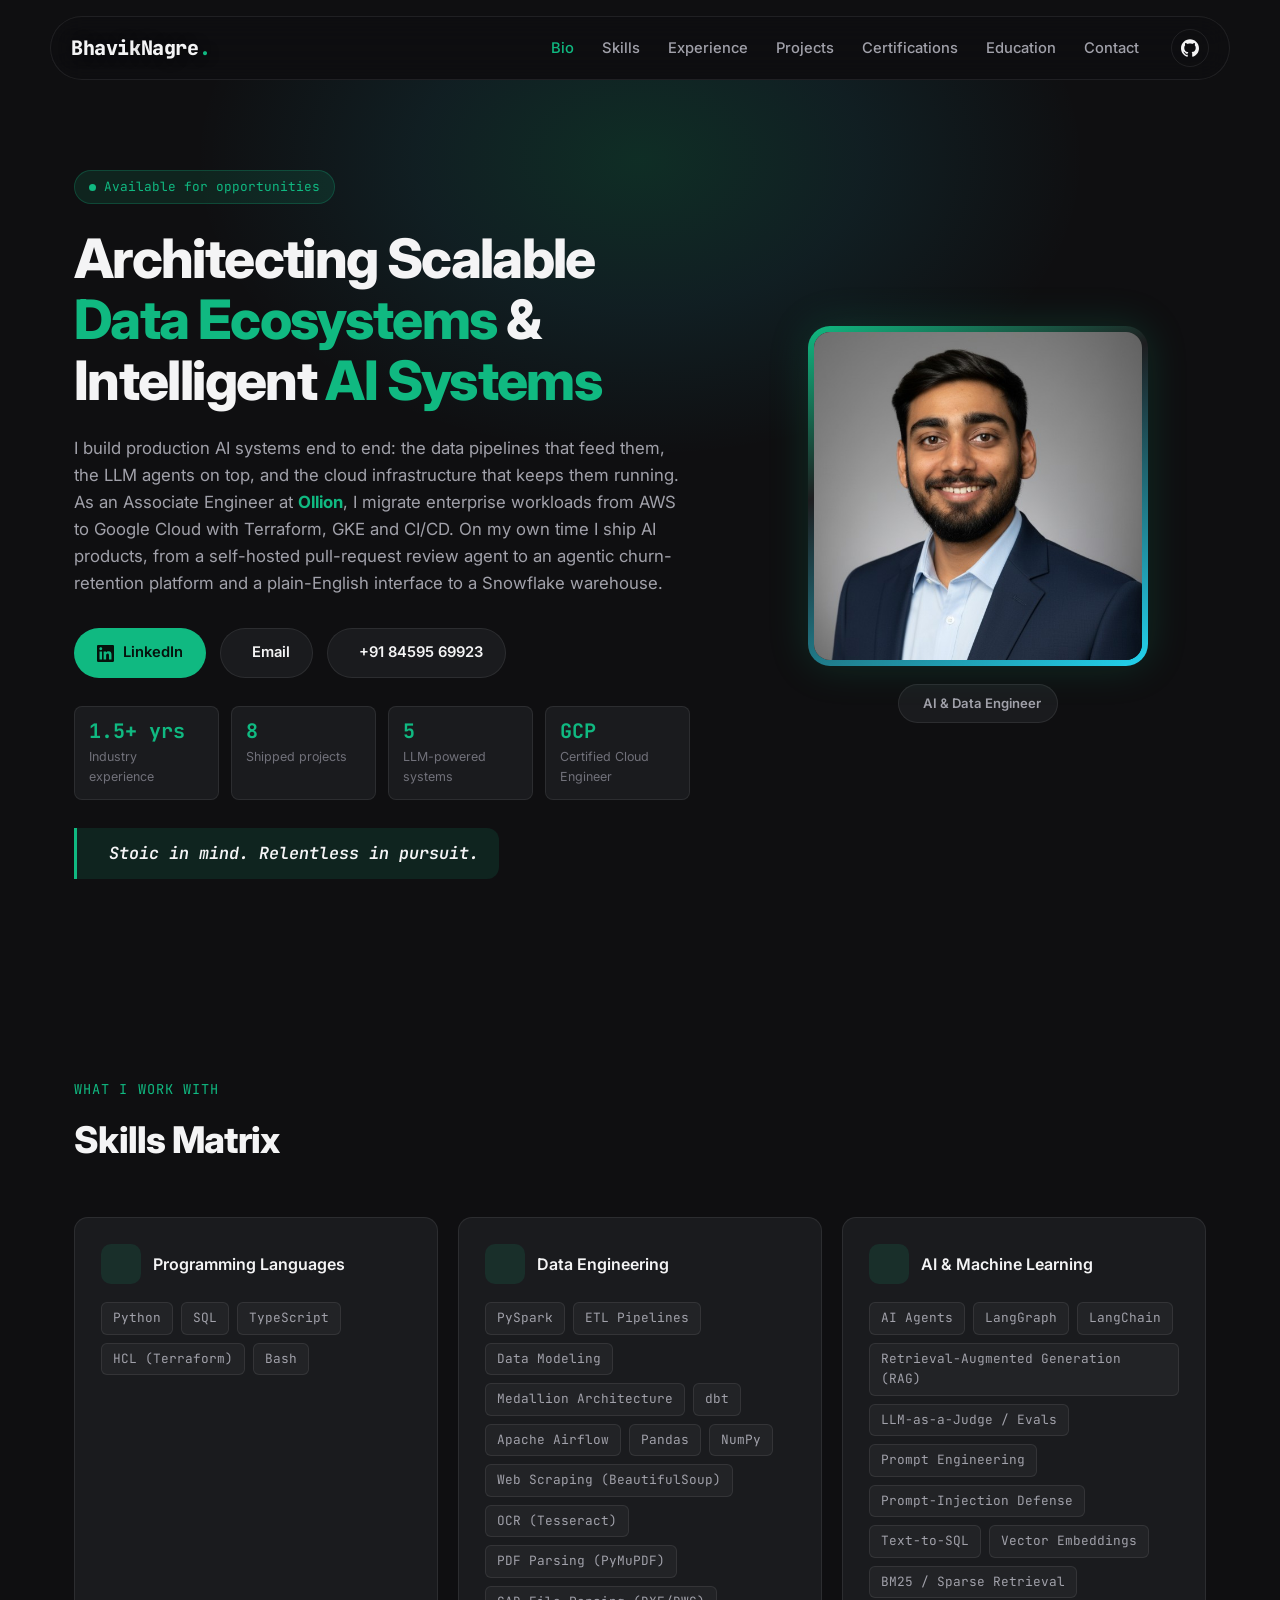
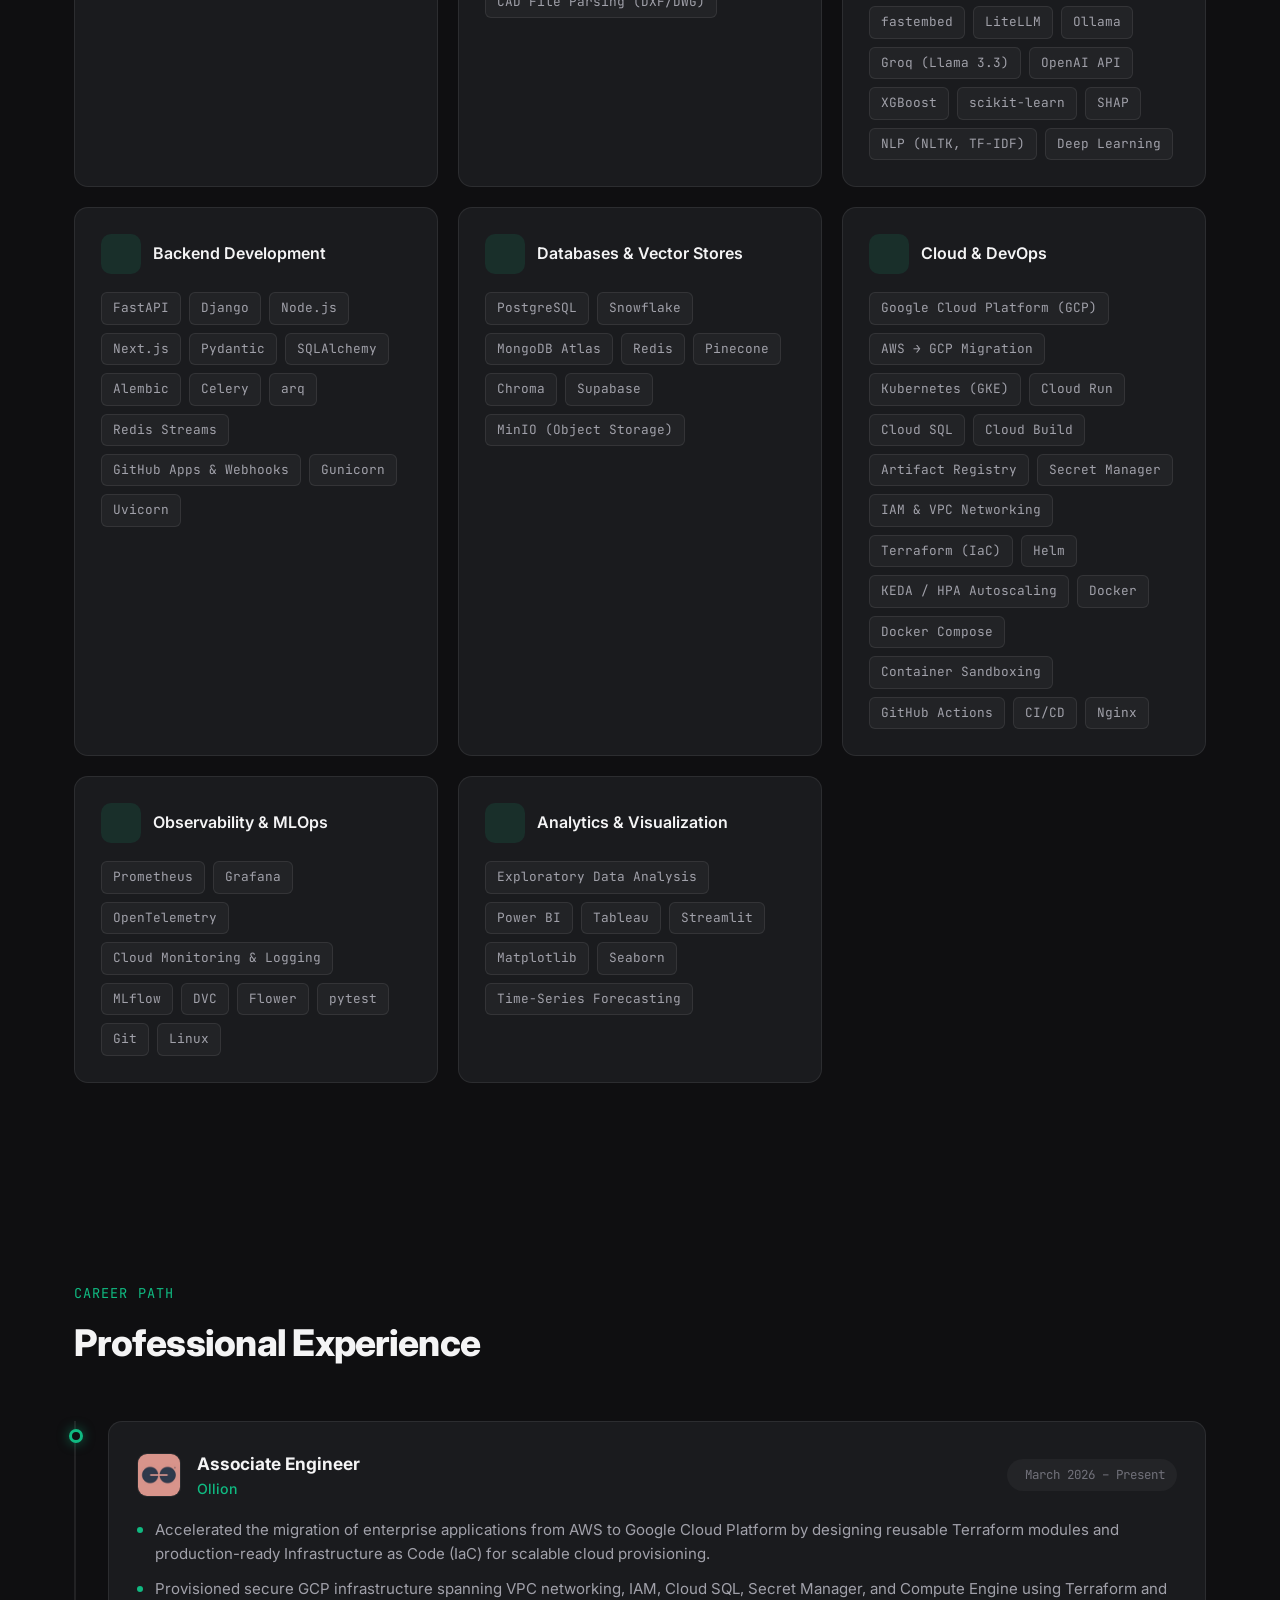
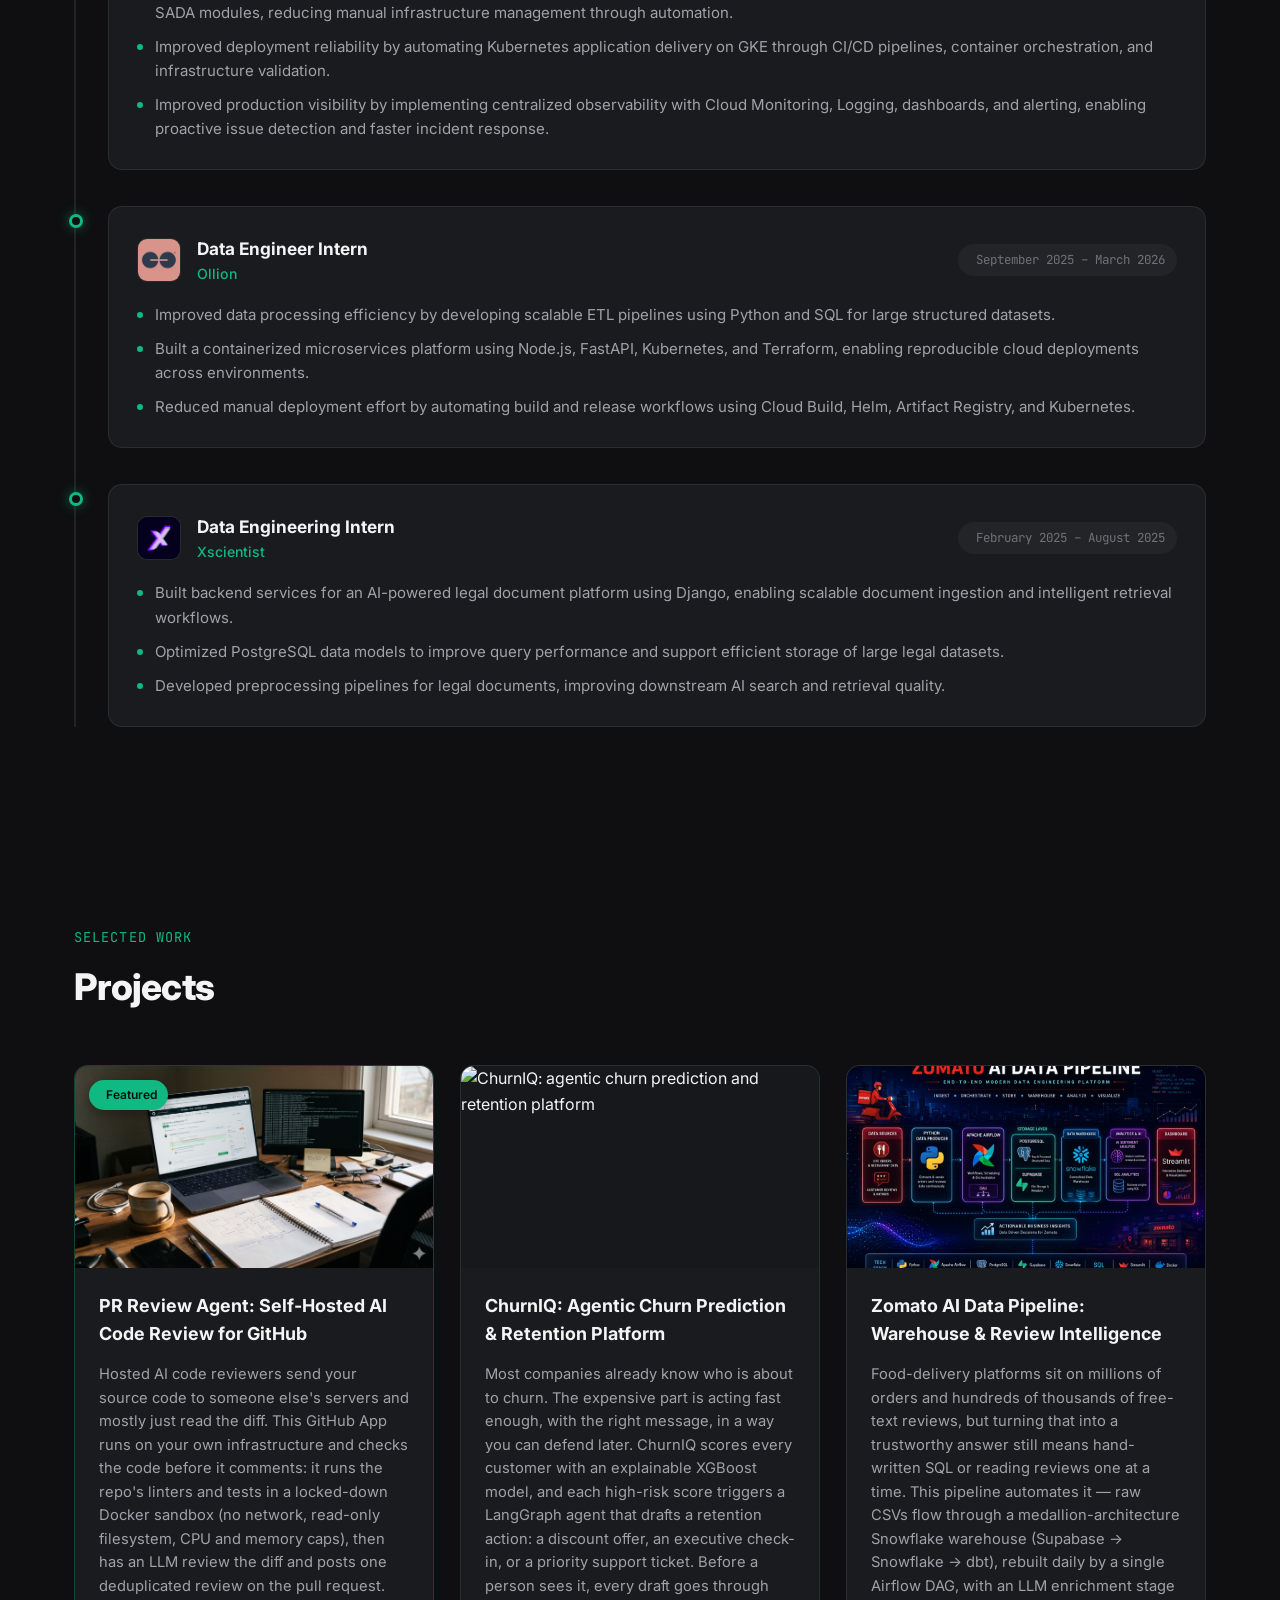
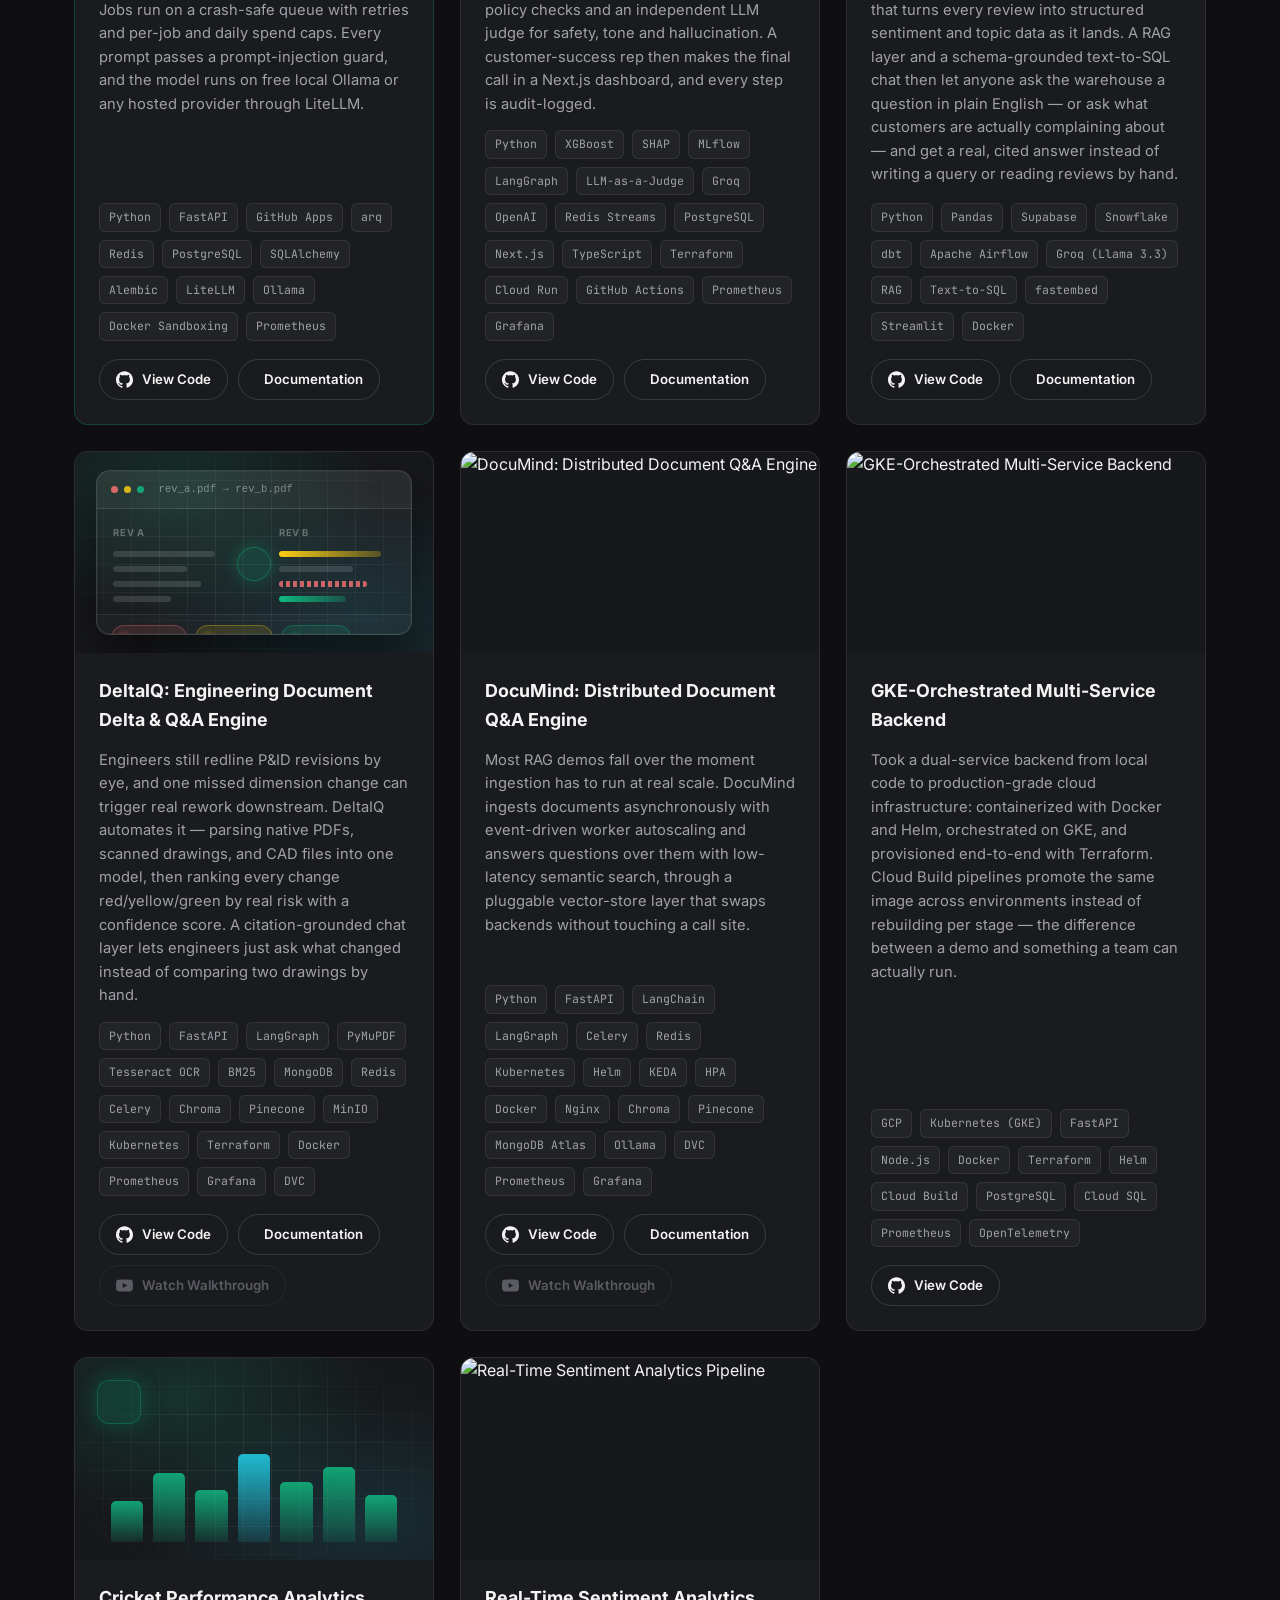
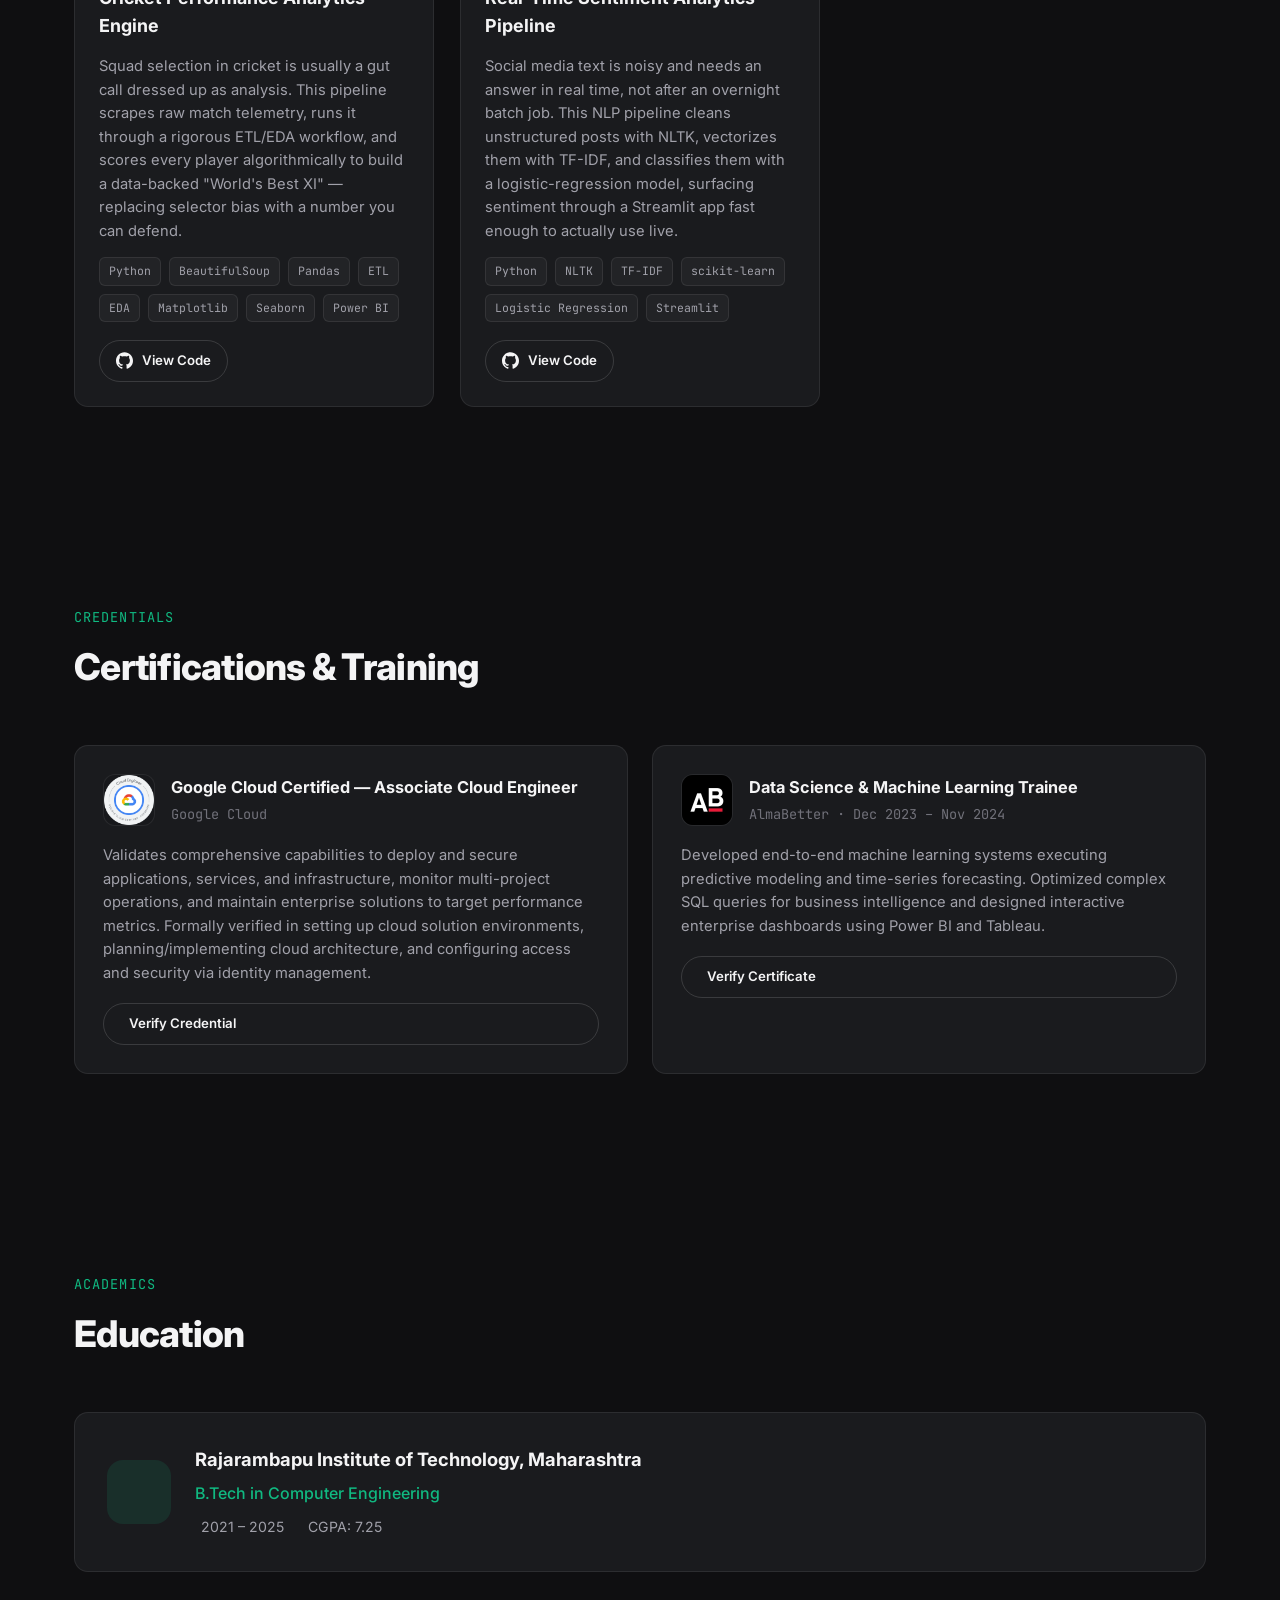
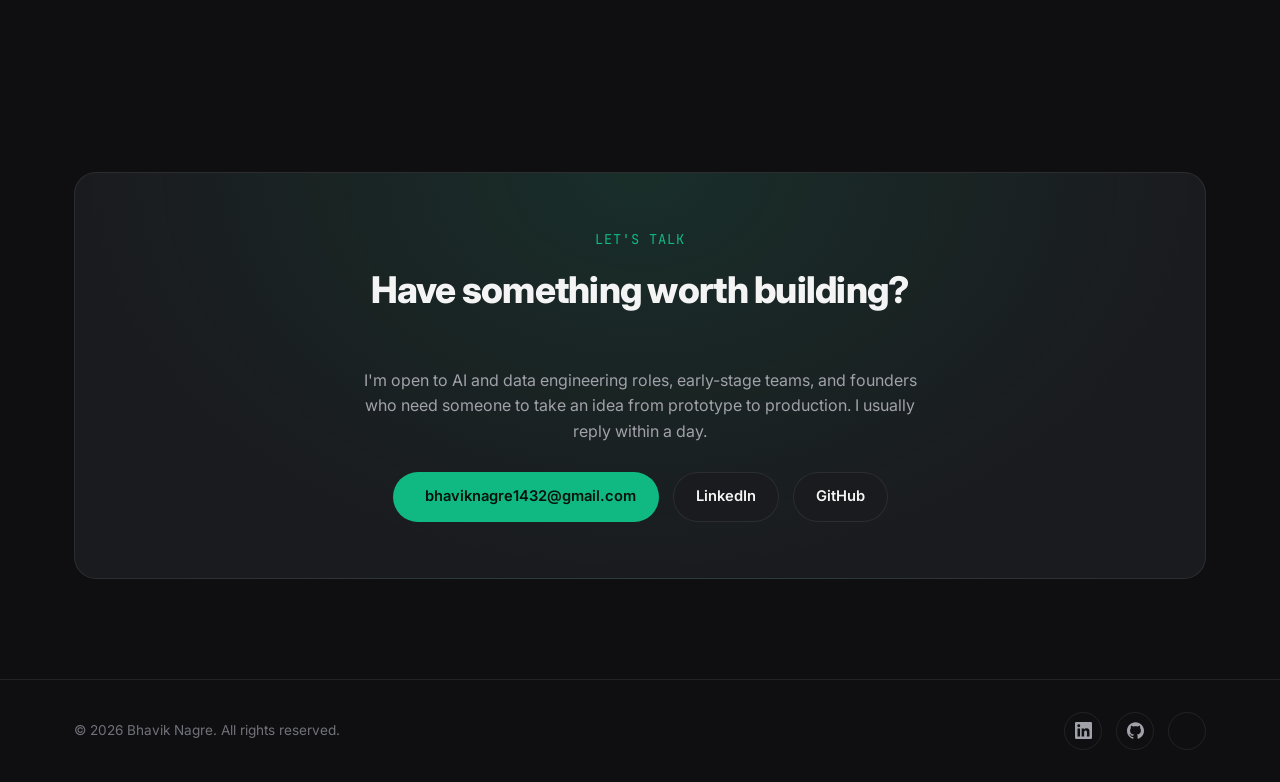
==== commit efca5bec: "Polish portfolio for recruiters and investors - Fix dead churn project link: replace with ChurnIQ (a" ====
--- a/index.html
+++ b/index.html
@@ -3,14 +3,14 @@
 <head>
 <meta charset="UTF-8">
 <meta name="viewport" content="width=device-width, initial-scale=1.0">
-<title>Bhavik Nagre | Senior AI &amp; Data Engineer</title>
-<meta name="description" content="Bhavik Nagre — AI &amp; Data Engineer specializing in scalable data pipelines, cloud infrastructure (GCP/Kubernetes), RAG systems, and production-ready ML/AI solutions.">
+<title>Bhavik Nagre | AI &amp; Data Engineer</title>
+<meta name="description" content="Bhavik Nagre — AI &amp; Data Engineer building production AI agents, LLM systems, data pipelines, and cloud infrastructure on GCP and Kubernetes.">
 <meta name="author" content="Bhavik Nagre">
 <meta name="theme-color" content="#0F0F11">
 
 <!-- Open Graph -->
-<meta property="og:title" content="Bhavik Nagre | Senior AI &amp; Data Engineer">
-<meta property="og:description" content="Architecting Scalable Data Ecosystems &amp; Intelligent AI Systems.">
+<meta property="og:title" content="Bhavik Nagre | AI &amp; Data Engineer">
+<meta property="og:description" content="I build production AI systems end to end: data pipelines, LLM agents, and the cloud infrastructure that runs them.">
 <meta property="og:type" content="website">
 <meta property="og:url" content="https://bhaviknagre.github.io/portfolio/">
 <meta property="og:image" content="https://bhaviknagre.github.io/portfolio/assets/img/profile-photo.jpg">
@@ -48,10 +48,13 @@
   },
   "knowsAbout": [
     "Data Engineering",
+    "AI Agents",
+    "Large Language Models",
+    "Retrieval-Augmented Generation",
     "Machine Learning",
-    "Retrieval-Augmented Generation",
-    "Cloud Infrastructure",
+    "Google Cloud Platform",
     "Kubernetes",
+    "Terraform",
     "Python"
   ]
 }
@@ -77,6 +80,7 @@
         <li><a href="#projects" class="nav-link">Projects</a></li>
         <li><a href="#certifications" class="nav-link">Certifications</a></li>
         <li><a href="#education" class="nav-link">Education</a></li>
+        <li><a href="#contact" class="nav-link">Contact</a></li>
       </ul>
       <a href="https://github.com/bhaviknagre" target="_blank" rel="noopener noreferrer" class="nav-github" aria-label="Visit GitHub profile">
         <svg viewBox="0 0 24 24" fill="currentColor" aria-hidden="true"><path d="M12 .297c-6.63 0-12 5.373-12 12 0 5.303 3.438 9.8 8.205 11.385.6.113.82-.258.82-.577 0-.285-.01-1.04-.015-2.04-3.338.724-4.042-1.61-4.042-1.61C4.422 18.07 3.633 17.7 3.633 17.7c-1.087-.744.084-.729.084-.729 1.205.084 1.838 1.236 1.838 1.236 1.07 1.835 2.809 1.305 3.495.998.108-.776.417-1.305.76-1.605-2.665-.3-5.466-1.332-5.466-5.93 0-1.31.465-2.38 1.235-3.22-.135-.303-.54-1.523.105-3.176 0 0 1.005-.322 3.3 1.23.96-.267 1.98-.399 3-.405 1.02.006 2.04.138 3 .405 2.28-1.552 3.285-1.23 3.285-1.23.645 1.653.24 2.873.12 3.176.765.84 1.23 1.91 1.23 3.22 0 4.61-2.805 5.625-5.475 5.92.42.36.81 1.096.81 2.22 0 1.606-.015 2.896-.015 3.286 0 .315.21.69.825.57C20.565 22.092 24 17.592 24 12.297c0-6.627-5.373-12-12-12"/></svg>
@@ -94,7 +98,7 @@
         <p class="eyebrow"><span class="pulse-dot"></span> Available for opportunities</p>
         <h1 class="hero-headline">Architecting Scalable <span class="accent-text">Data Ecosystems</span> &amp; Intelligent <span class="accent-text">AI Systems</span></h1>
         <p class="hero-bio">
-          I am an AI and Data Engineer with <strong class="accent-text">1+ years</strong> of hands-on experience and a strong foundation in Data Science, Machine Learning, and Cloud Technologies, specializing in building end-to-end data pipelines, data workflows, and scalable analytics systems. I combine my data engineering expertise with machine learning knowledge to deliver reliable, production-ready solutions. With a strong background in ML, NLP, and Deep Learning, I focus on creating robust, intelligent, AI-driven products.
+          I build production AI systems end to end: the data pipelines that feed them, the LLM agents on top, and the cloud infrastructure that keeps them running. As an Associate Engineer at <strong class="accent-text">Ollion</strong>, I migrate enterprise workloads from AWS to Google Cloud with Terraform, GKE and CI/CD. On my own time I ship AI products, from a self-hosted pull-request review agent to an agentic churn-retention platform and a plain-English interface to a Snowflake warehouse.
         </p>
 
         <div class="hero-actions">
@@ -109,6 +113,13 @@
           </a>
         </div>
 
+        <dl class="hero-stats">
+          <div><dt>1.5+ yrs</dt><dd>Industry experience</dd></div>
+          <div><dt>8</dt><dd>Shipped projects</dd></div>
+          <div><dt>5</dt><dd>LLM-powered systems</dd></div>
+          <div><dt>GCP</dt><dd>Certified Cloud Engineer</dd></div>
+        </dl>
+
         <blockquote class="hero-tagline">
           <i data-lucide="quote"></i>
           <span>Stoic in mind. Relentless in pursuit.</span>
@@ -144,6 +155,9 @@
           <div class="tag-list">
             <span class="tag">Python</span>
             <span class="tag">SQL</span>
+            <span class="tag">TypeScript</span>
+            <span class="tag">HCL (Terraform)</span>
+            <span class="tag">Bash</span>
           </div>
         </div>
 
@@ -161,9 +175,10 @@
             <span class="tag">Apache Airflow</span>
             <span class="tag">Pandas</span>
             <span class="tag">NumPy</span>
+            <span class="tag">Web Scraping (BeautifulSoup)</span>
             <span class="tag">OCR (Tesseract)</span>
+            <span class="tag">PDF Parsing (PyMuPDF)</span>
             <span class="tag">CAD File Parsing (DXF/DWG)</span>
-            <span class="tag">Streamlit</span>
           </div>
         </div>
 
@@ -173,19 +188,25 @@
             <h3>AI &amp; Machine Learning</h3>
           </div>
           <div class="tag-list">
+            <span class="tag">AI Agents</span>
+            <span class="tag">LangGraph</span>
+            <span class="tag">LangChain</span>
             <span class="tag">Retrieval-Augmented Generation (RAG)</span>
-            <span class="tag">LangChain</span>
-            <span class="tag">LangGraph</span>
+            <span class="tag">LLM-as-a-Judge / Evals</span>
             <span class="tag">Prompt Engineering</span>
+            <span class="tag">Prompt-Injection Defense</span>
+            <span class="tag">Text-to-SQL</span>
             <span class="tag">Vector Embeddings</span>
             <span class="tag">BM25 / Sparse Retrieval</span>
-            <span class="tag">Text-to-SQL</span>
-            <span class="tag">Groq (Llama 3.3)</span>
+            <span class="tag">fastembed</span>
             <span class="tag">LiteLLM</span>
             <span class="tag">Ollama</span>
-            <span class="tag">Prompt-Injection Defense</span>
-            <span class="tag">fastembed</span>
-            <span class="tag">NLP</span>
+            <span class="tag">Groq (Llama 3.3)</span>
+            <span class="tag">OpenAI API</span>
+            <span class="tag">XGBoost</span>
+            <span class="tag">scikit-learn</span>
+            <span class="tag">SHAP</span>
+            <span class="tag">NLP (NLTK, TF-IDF)</span>
             <span class="tag">Deep Learning</span>
           </div>
         </div>
@@ -197,12 +218,16 @@
           </div>
           <div class="tag-list">
             <span class="tag">FastAPI</span>
+            <span class="tag">Django</span>
+            <span class="tag">Node.js</span>
+            <span class="tag">Next.js</span>
+            <span class="tag">Pydantic</span>
+            <span class="tag">SQLAlchemy</span>
+            <span class="tag">Alembic</span>
             <span class="tag">Celery</span>
             <span class="tag">arq</span>
-            <span class="tag">SQLAlchemy</span>
-            <span class="tag">Alembic</span>
+            <span class="tag">Redis Streams</span>
             <span class="tag">GitHub Apps &amp; Webhooks</span>
-            <span class="tag">Pydantic</span>
             <span class="tag">Gunicorn</span>
             <span class="tag">Uvicorn</span>
           </div>
@@ -232,11 +257,21 @@
           </div>
           <div class="tag-list">
             <span class="tag">Google Cloud Platform (GCP)</span>
+            <span class="tag">AWS &#8594; GCP Migration</span>
             <span class="tag">Kubernetes (GKE)</span>
+            <span class="tag">Cloud Run</span>
+            <span class="tag">Cloud SQL</span>
+            <span class="tag">Cloud Build</span>
+            <span class="tag">Artifact Registry</span>
+            <span class="tag">Secret Manager</span>
+            <span class="tag">IAM &amp; VPC Networking</span>
+            <span class="tag">Terraform (IaC)</span>
             <span class="tag">Helm</span>
-            <span class="tag">Terraform</span>
+            <span class="tag">KEDA / HPA Autoscaling</span>
             <span class="tag">Docker</span>
             <span class="tag">Docker Compose</span>
+            <span class="tag">Container Sandboxing</span>
+            <span class="tag">GitHub Actions</span>
             <span class="tag">CI/CD</span>
             <span class="tag">Nginx</span>
           </div>
@@ -250,10 +285,30 @@
           <div class="tag-list">
             <span class="tag">Prometheus</span>
             <span class="tag">Grafana</span>
+            <span class="tag">OpenTelemetry</span>
+            <span class="tag">Cloud Monitoring &amp; Logging</span>
+            <span class="tag">MLflow</span>
             <span class="tag">DVC</span>
             <span class="tag">Flower</span>
+            <span class="tag">pytest</span>
             <span class="tag">Git</span>
             <span class="tag">Linux</span>
+          </div>
+        </div>
+
+        <div class="skill-card reveal">
+          <div class="skill-card-header">
+            <div class="skill-icon"><i data-lucide="bar-chart-3"></i></div>
+            <h3>Analytics &amp; Visualization</h3>
+          </div>
+          <div class="tag-list">
+            <span class="tag">Exploratory Data Analysis</span>
+            <span class="tag">Power BI</span>
+            <span class="tag">Tableau</span>
+            <span class="tag">Streamlit</span>
+            <span class="tag">Matplotlib</span>
+            <span class="tag">Seaborn</span>
+            <span class="tag">Time-Series Forecasting</span>
           </div>
         </div>
 
@@ -276,7 +331,7 @@
               <img src="assets/img/ollion-logo.jpeg" alt="Ollion logo" class="company-logo" onerror="this.style.display='none'; this.nextElementSibling.style.display='flex';">
               <div class="company-logo-fallback" style="display:none;"><i data-lucide="building-2"></i></div>
               <div>
-                <h3>Data Engineer</h3>
+                <h3>Associate Engineer</h3>
                 <p class="timeline-company">Ollion</p>
               </div>
               <span class="timeline-date"><i data-lucide="calendar"></i> March 2026 – Present</span>
@@ -342,18 +397,37 @@
 
       <div class="projects-grid">
 
+        <article class="project-card project-card-featured reveal">
+          <span class="project-badge"><i data-lucide="star"></i> Featured</span>
+          <div class="project-image">
+            <img src="assets/img/pr-review-agent.jpg" alt="Developer desk with a GitHub pull request under review on a laptop, worker logs on a monitor, and an architecture sketch in a notebook" loading="lazy">
+          </div>
+          <div class="project-body">
+            <h3>PR Review Agent: Self-Hosted AI Code Review for GitHub</h3>
+            <p>Hosted AI code reviewers send your source code to someone else's servers and mostly just read the diff. This GitHub App runs on your own infrastructure and checks the code before it comments: it runs the repo's linters and tests in a locked-down Docker sandbox (no network, read-only filesystem, CPU and memory caps), then has an LLM review the diff and posts one deduplicated review on the pull request. Jobs run on a crash-safe queue with retries and per-job and daily spend caps. Every prompt passes a prompt-injection guard, and the model runs on free local Ollama or any hosted provider through LiteLLM.</p>
+            <div class="tag-list tag-list-sm">
+              <span class="tag">Python</span><span class="tag">FastAPI</span><span class="tag">GitHub Apps</span><span class="tag">arq</span><span class="tag">Redis</span><span class="tag">PostgreSQL</span><span class="tag">SQLAlchemy</span><span class="tag">Alembic</span><span class="tag">LiteLLM</span><span class="tag">Ollama</span><span class="tag">Docker Sandboxing</span><span class="tag">Prometheus</span>
+            </div>
+            <div class="project-actions">
+              <a href="https://github.com/bhaviknagre/PR-REVIEW-AGENT-" target="_blank" rel="noopener noreferrer" class="btn btn-outline btn-sm"><svg viewBox="0 0 24 24" fill="currentColor" aria-hidden="true"><path d="M12 .297c-6.63 0-12 5.373-12 12 0 5.303 3.438 9.8 8.205 11.385.6.113.82-.258.82-.577 0-.285-.01-1.04-.015-2.04-3.338.724-4.042-1.61-4.042-1.61C4.422 18.07 3.633 17.7 3.633 17.7c-1.087-.744.084-.729.084-.729 1.205.084 1.838 1.236 1.838 1.236 1.07 1.835 2.809 1.305 3.495.998.108-.776.417-1.305.76-1.605-2.665-.3-5.466-1.332-5.466-5.93 0-1.31.465-2.38 1.235-3.22-.135-.303-.54-1.523.105-3.176 0 0 1.005-.322 3.3 1.23.96-.267 1.98-.399 3-.405 1.02.006 2.04.138 3 .405 2.28-1.552 3.285-1.23 3.285-1.23.645 1.653.24 2.873.12 3.176.765.84 1.23 1.91 1.23 3.22 0 4.61-2.805 5.625-5.475 5.92.42.36.81 1.096.81 2.22 0 1.606-.015 2.896-.015 3.286 0 .315.21.69.825.57C20.565 22.092 24 17.592 24 12.297c0-6.627-5.373-12-12-12"/></svg> View Code</a>
+              <a href="https://bhaviknagre.github.io/pr-review-agent/" target="_blank" rel="noopener noreferrer" class="btn btn-outline btn-sm"><i data-lucide="book-open"></i> Documentation</a>
+            </div>
+          </div>
+        </article>
+
         <article class="project-card reveal">
           <div class="project-image">
-            <img src="assets/img/pr-review-agent.jpg" alt="Developer desk with a GitHub pull request under review on a laptop, worker logs on a monitor, and an architecture sketch in a notebook" loading="lazy">
-          </div>
-          <div class="project-body">
-            <h3>PR Review Agent: Self-Hosted AI Code Review for GitHub</h3>
-            <p>Hosted AI reviewers send your source code to someone else's servers and mostly just read the diff. This GitHub App runs on your own infrastructure and checks the code before it comments. A signed webhook queues each pull request in a Postgres-backed arq pipeline with leases, retries and dead-lettering, and superseded commits get cancelled. The worker checks out the PR and runs the repo's linters and tests inside a locked-down Docker sandbox: no network, no capabilities, read-only root filesystem, CPU and memory caps. An LLM then reviews the diff chunk by chunk, routed through LiteLLM to a free local Ollama model by default or any hosted provider with your own key. Every prompt passes through a prompt-injection guard, and secrets are redacted before anything is logged. Findings are matched against lint and test results, deduplicated, and posted back as one review with per-job and daily spend caps.</p>
-            <div class="tag-list tag-list-sm">
-              <span class="tag">Python</span><span class="tag">FastAPI</span><span class="tag">GitHub Apps</span><span class="tag">arq</span><span class="tag">Redis</span><span class="tag">PostgreSQL</span><span class="tag">SQLAlchemy</span><span class="tag">Alembic</span><span class="tag">LiteLLM</span><span class="tag">Ollama</span><span class="tag">Docker Sandboxing</span><span class="tag">Prometheus</span>
-            </div>
-            <div class="project-actions">
-              <a href="https://github.com/bhaviknagre/PR-REVIEW-AGENT-" target="_blank" rel="noopener noreferrer" class="btn btn-outline btn-sm"><svg viewBox="0 0 24 24" fill="currentColor" aria-hidden="true"><path d="M12 .297c-6.63 0-12 5.373-12 12 0 5.303 3.438 9.8 8.205 11.385.6.113.82-.258.82-.577 0-.285-.01-1.04-.015-2.04-3.338.724-4.042-1.61-4.042-1.61C4.422 18.07 3.633 17.7 3.633 17.7c-1.087-.744.084-.729.084-.729 1.205.084 1.838 1.236 1.838 1.236 1.07 1.835 2.809 1.305 3.495.998.108-.776.417-1.305.76-1.605-2.665-.3-5.466-1.332-5.466-5.93 0-1.31.465-2.38 1.235-3.22-.135-.303-.54-1.523.105-3.176 0 0 1.005-.322 3.3 1.23.96-.267 1.98-.399 3-.405 1.02.006 2.04.138 3 .405 2.28-1.552 3.285-1.23 3.285-1.23.645 1.653.24 2.873.12 3.176.765.84 1.23 1.91 1.23 3.22 0 4.61-2.805 5.625-5.475 5.92.42.36.81 1.096.81 2.22 0 1.606-.015 2.896-.015 3.286 0 .315.21.69.825.57C20.565 22.092 24 17.592 24 12.297c0-6.627-5.373-12-12-12"/></svg> View Code</a>
+            <img src="https://images.unsplash.com/photo-1551288049-bebda4e38f71?auto=format&fit=crop&w=800&q=80" alt="ChurnIQ: agentic churn prediction and retention platform" loading="lazy">
+          </div>
+          <div class="project-body">
+            <h3>ChurnIQ: Agentic Churn Prediction &amp; Retention Platform</h3>
+            <p>Most companies already know who is about to churn. The expensive part is acting fast enough, with the right message, in a way you can defend later. ChurnIQ scores every customer with an explainable XGBoost model, and each high-risk score triggers a LangGraph agent that drafts a retention action: a discount offer, an executive check-in, or a priority support ticket. Before a person sees it, every draft goes through policy checks and an independent LLM judge for safety, tone and hallucination. A customer-success rep then makes the final call in a Next.js dashboard, and every step is audit-logged.</p>
+            <div class="tag-list tag-list-sm">
+              <span class="tag">Python</span><span class="tag">XGBoost</span><span class="tag">SHAP</span><span class="tag">MLflow</span><span class="tag">LangGraph</span><span class="tag">LLM-as-a-Judge</span><span class="tag">Groq</span><span class="tag">OpenAI</span><span class="tag">Redis Streams</span><span class="tag">PostgreSQL</span><span class="tag">Next.js</span><span class="tag">TypeScript</span><span class="tag">Terraform</span><span class="tag">Cloud Run</span><span class="tag">GitHub Actions</span><span class="tag">Prometheus</span><span class="tag">Grafana</span>
+            </div>
+            <div class="project-actions">
+              <a href="https://github.com/bhaviknagre/churnIQ" target="_blank" rel="noopener noreferrer" class="btn btn-outline btn-sm"><svg viewBox="0 0 24 24" fill="currentColor" aria-hidden="true"><path d="M12 .297c-6.63 0-12 5.373-12 12 0 5.303 3.438 9.8 8.205 11.385.6.113.82-.258.82-.577 0-.285-.01-1.04-.015-2.04-3.338.724-4.042-1.61-4.042-1.61C4.422 18.07 3.633 17.7 3.633 17.7c-1.087-.744.084-.729.084-.729 1.205.084 1.838 1.236 1.838 1.236 1.07 1.835 2.809 1.305 3.495.998.108-.776.417-1.305.76-1.605-2.665-.3-5.466-1.332-5.466-5.93 0-1.31.465-2.38 1.235-3.22-.135-.303-.54-1.523.105-3.176 0 0 1.005-.322 3.3 1.23.96-.267 1.98-.399 3-.405 1.02.006 2.04.138 3 .405 2.28-1.552 3.285-1.23 3.285-1.23.645 1.653.24 2.873.12 3.176.765.84 1.23 1.91 1.23 3.22 0 4.61-2.805 5.625-5.475 5.92.42.36.81 1.096.81 2.22 0 1.606-.015 2.896-.015 3.286 0 .315.21.69.825.57C20.565 22.092 24 17.592 24 12.297c0-6.627-5.373-12-12-12"/></svg> View Code</a>
+              <a href="https://bhaviknagre.github.io/churnIQ/" target="_blank" rel="noopener noreferrer" class="btn btn-outline btn-sm"><i data-lucide="book-open"></i> Documentation</a>
             </div>
           </div>
         </article>
@@ -447,26 +521,10 @@
             <h3>GKE-Orchestrated Multi-Service Backend</h3>
             <p>Took a dual-service backend from local code to production-grade cloud infrastructure: containerized with Docker and Helm, orchestrated on GKE, and provisioned end-to-end with Terraform. Cloud Build pipelines promote the same image across environments instead of rebuilding per stage — the difference between a demo and something a team can actually run.</p>
             <div class="tag-list tag-list-sm">
-              <span class="tag">GCP</span><span class="tag">Kubernetes (GKE)</span><span class="tag">Docker</span><span class="tag">Terraform</span><span class="tag">Helm</span><span class="tag">Cloud Build</span><span class="tag">PostgreSQL</span><span class="tag">Cloud SQL</span><span class="tag">Prometheus</span><span class="tag">OpenTelemetry</span>
+              <span class="tag">GCP</span><span class="tag">Kubernetes (GKE)</span><span class="tag">FastAPI</span><span class="tag">Node.js</span><span class="tag">Docker</span><span class="tag">Terraform</span><span class="tag">Helm</span><span class="tag">Cloud Build</span><span class="tag">PostgreSQL</span><span class="tag">Cloud SQL</span><span class="tag">Prometheus</span><span class="tag">OpenTelemetry</span>
             </div>
             <div class="project-actions">
               <a href="https://github.com/bhaviknagre/GKE-Orchestrated-Multi-Service-Backend" target="_blank" rel="noopener noreferrer" class="btn btn-outline btn-sm"><svg viewBox="0 0 24 24" fill="currentColor" aria-hidden="true"><path d="M12 .297c-6.63 0-12 5.373-12 12 0 5.303 3.438 9.8 8.205 11.385.6.113.82-.258.82-.577 0-.285-.01-1.04-.015-2.04-3.338.724-4.042-1.61-4.042-1.61C4.422 18.07 3.633 17.7 3.633 17.7c-1.087-.744.084-.729.084-.729 1.205.084 1.838 1.236 1.838 1.236 1.07 1.835 2.809 1.305 3.495.998.108-.776.417-1.305.76-1.605-2.665-.3-5.466-1.332-5.466-5.93 0-1.31.465-2.38 1.235-3.22-.135-.303-.54-1.523.105-3.176 0 0 1.005-.322 3.3 1.23.96-.267 1.98-.399 3-.405 1.02.006 2.04.138 3 .405 2.28-1.552 3.285-1.23 3.285-1.23.645 1.653.24 2.873.12 3.176.765.84 1.23 1.91 1.23 3.22 0 4.61-2.805 5.625-5.475 5.92.42.36.81 1.096.81 2.22 0 1.606-.015 2.896-.015 3.286 0 .315.21.69.825.57C20.565 22.092 24 17.592 24 12.297c0-6.627-5.373-12-12-12"/></svg> View Code</a>
-            </div>
-          </div>
-        </article>
-
-        <article class="project-card reveal">
-          <div class="project-image">
-            <img src="https://images.unsplash.com/photo-1551288049-bebda4e38f71?auto=format&fit=crop&w=800&q=80" alt="Enterprise Customer Churn MLOps Infrastructure" loading="lazy">
-          </div>
-          <div class="project-body">
-            <h3>Enterprise Customer Churn MLOps Infrastructure</h3>
-            <p>Churn models rot the moment training data drifts, and most teams can't prove which data produced which model. This pipeline treats the model as a versioned software asset — every dataset and artifact tracked, retraining orchestrated automatically, deployment shipped in a container — so a prediction can always be traced back to exactly what trained it.</p>
-            <div class="tag-list tag-list-sm">
-              <span class="tag">MLOps</span><span class="tag">Data Versioning</span><span class="tag">CI/CD</span><span class="tag">Containerization</span><span class="tag">Automation</span><span class="tag">Python</span>
-            </div>
-            <div class="project-actions">
-              <a href="https://github.com/bhaviknagre/churn-prediction" target="_blank" rel="noopener noreferrer" class="btn btn-outline btn-sm"><svg viewBox="0 0 24 24" fill="currentColor" aria-hidden="true"><path d="M12 .297c-6.63 0-12 5.373-12 12 0 5.303 3.438 9.8 8.205 11.385.6.113.82-.258.82-.577 0-.285-.01-1.04-.015-2.04-3.338.724-4.042-1.61-4.042-1.61C4.422 18.07 3.633 17.7 3.633 17.7c-1.087-.744.084-.729.084-.729 1.205.084 1.838 1.236 1.838 1.236 1.07 1.835 2.809 1.305 3.495.998.108-.776.417-1.305.76-1.605-2.665-.3-5.466-1.332-5.466-5.93 0-1.31.465-2.38 1.235-3.22-.135-.303-.54-1.523.105-3.176 0 0 1.005-.322 3.3 1.23.96-.267 1.98-.399 3-.405 1.02.006 2.04.138 3 .405 2.28-1.552 3.285-1.23 3.285-1.23.645 1.653.24 2.873.12 3.176.765.84 1.23 1.91 1.23 3.22 0 4.61-2.805 5.625-5.475 5.92.42.36.81 1.096.81 2.22 0 1.606-.015 2.896-.015 3.286 0 .315.21.69.825.57C20.565 22.092 24 17.592 24 12.297c0-6.627-5.373-12-12-12"/></svg> View Code</a>
             </div>
           </div>
         </article>
@@ -489,7 +547,7 @@
             <h3>Cricket Performance Analytics Engine</h3>
             <p>Squad selection in cricket is usually a gut call dressed up as analysis. This pipeline scrapes raw match telemetry, runs it through a rigorous ETL/EDA workflow, and scores every player algorithmically to build a data-backed "World's Best XI" — replacing selector bias with a number you can defend.</p>
             <div class="tag-list tag-list-sm">
-              <span class="tag">Web Scraping</span><span class="tag">Advanced ETL</span><span class="tag">EDA</span><span class="tag">BI Dashboards</span><span class="tag">Data Visualization</span><span class="tag">Python</span>
+              <span class="tag">Python</span><span class="tag">BeautifulSoup</span><span class="tag">Pandas</span><span class="tag">ETL</span><span class="tag">EDA</span><span class="tag">Matplotlib</span><span class="tag">Seaborn</span><span class="tag">Power BI</span>
             </div>
             <div class="project-actions">
               <a href="https://github.com/bhaviknagre/Cricket-Data-Anlaysis" target="_blank" rel="noopener noreferrer" class="btn btn-outline btn-sm"><svg viewBox="0 0 24 24" fill="currentColor" aria-hidden="true"><path d="M12 .297c-6.63 0-12 5.373-12 12 0 5.303 3.438 9.8 8.205 11.385.6.113.82-.258.82-.577 0-.285-.01-1.04-.015-2.04-3.338.724-4.042-1.61-4.042-1.61C4.422 18.07 3.633 17.7 3.633 17.7c-1.087-.744.084-.729.084-.729 1.205.084 1.838 1.236 1.838 1.236 1.07 1.835 2.809 1.305 3.495.998.108-.776.417-1.305.76-1.605-2.665-.3-5.466-1.332-5.466-5.93 0-1.31.465-2.38 1.235-3.22-.135-.303-.54-1.523.105-3.176 0 0 1.005-.322 3.3 1.23.96-.267 1.98-.399 3-.405 1.02.006 2.04.138 3 .405 2.28-1.552 3.285-1.23 3.285-1.23.645 1.653.24 2.873.12 3.176.765.84 1.23 1.91 1.23 3.22 0 4.61-2.805 5.625-5.475 5.92.42.36.81 1.096.81 2.22 0 1.606-.015 2.896-.015 3.286 0 .315.21.69.825.57C20.565 22.092 24 17.592 24 12.297c0-6.627-5.373-12-12-12"/></svg> View Code</a>
@@ -503,9 +561,9 @@
           </div>
           <div class="project-body">
             <h3>Real-Time Sentiment Analytics Pipeline</h3>
-            <p>Social media text is noisy and needs an answer in real time, not after an overnight batch job. This NLP pipeline runs unstructured posts through an optimized preprocessing layer into a lightweight statistical model, surfacing sentiment through a Streamlit app fast enough to actually use live.</p>
-            <div class="tag-list tag-list-sm">
-              <span class="tag">NLP</span><span class="tag">Text Preprocessing</span><span class="tag">Streamlit</span><span class="tag">Statistical ML</span><span class="tag">Real-Time Processing</span>
+            <p>Social media text is noisy and needs an answer in real time, not after an overnight batch job. This NLP pipeline cleans unstructured posts with NLTK, vectorizes them with TF-IDF, and classifies them with a logistic-regression model, surfacing sentiment through a Streamlit app fast enough to actually use live.</p>
+            <div class="tag-list tag-list-sm">
+              <span class="tag">Python</span><span class="tag">NLTK</span><span class="tag">TF-IDF</span><span class="tag">scikit-learn</span><span class="tag">Logistic Regression</span><span class="tag">Streamlit</span>
             </div>
             <div class="project-actions">
               <a href="https://github.com/bhaviknagre/Sentiment-Analysis-" target="_blank" rel="noopener noreferrer" class="btn btn-outline btn-sm"><svg viewBox="0 0 24 24" fill="currentColor" aria-hidden="true"><path d="M12 .297c-6.63 0-12 5.373-12 12 0 5.303 3.438 9.8 8.205 11.385.6.113.82-.258.82-.577 0-.285-.01-1.04-.015-2.04-3.338.724-4.042-1.61-4.042-1.61C4.422 18.07 3.633 17.7 3.633 17.7c-1.087-.744.084-.729.084-.729 1.205.084 1.838 1.236 1.838 1.236 1.07 1.835 2.809 1.305 3.495.998.108-.776.417-1.305.76-1.605-2.665-.3-5.466-1.332-5.466-5.93 0-1.31.465-2.38 1.235-3.22-.135-.303-.54-1.523.105-3.176 0 0 1.005-.322 3.3 1.23.96-.267 1.98-.399 3-.405 1.02.006 2.04.138 3 .405 2.28-1.552 3.285-1.23 3.285-1.23.645 1.653.24 2.873.12 3.176.765.84 1.23 1.91 1.23 3.22 0 4.61-2.805 5.625-5.475 5.92.42.36.81 1.096.81 2.22 0 1.606-.015 2.896-.015 3.286 0 .315.21.69.825.57C20.565 22.092 24 17.592 24 12.297c0-6.627-5.373-12-12-12"/></svg> View Code</a>
@@ -574,6 +632,22 @@
       </div>
     </div>
   </section>
+
+  <!-- ================= CONTACT ================= -->
+  <section class="section" id="contact">
+    <div class="container">
+      <div class="contact-cta reveal">
+        <p class="section-eyebrow">Let's talk</p>
+        <h2 class="section-title">Have something worth building?</h2>
+        <p class="contact-text">I'm open to AI and data engineering roles, early-stage teams, and founders who need someone to take an idea from prototype to production. I usually reply within a day.</p>
+        <div class="hero-actions contact-actions">
+          <a href="mailto:bhaviknagre1432@gmail.com" class="btn btn-primary"><i data-lucide="mail"></i> bhaviknagre1432@gmail.com</a>
+          <a href="https://www.linkedin.com/in/bhaviknagre" target="_blank" rel="noopener noreferrer" class="btn btn-secondary">LinkedIn</a>
+          <a href="https://github.com/bhaviknagre" target="_blank" rel="noopener noreferrer" class="btn btn-secondary">GitHub</a>
+        </div>
+      </div>
+    </div>
+  </section>
 </main>
 
 <!-- ================= FOOTER ================= -->
--- a/style.css
+++ b/style.css
@@ -984,3 +984,70 @@
 }
 .back-to-top:hover { box-shadow: 0 4px 26px rgba(16, 185, 129, 0.5); transform: translateY(-3px); }
 .back-to-top svg { width: 20px; height: 20px; }
+
+/* ================= HERO STATS ================= */
+.hero-stats {
+  display: grid;
+  grid-template-columns: repeat(4, minmax(0, 1fr));
+  gap: 12px;
+  max-width: 620px;
+  margin-bottom: 28px;
+}
+.hero-stats div {
+  background: var(--bg-card);
+  border: 1px solid var(--border);
+  border-radius: var(--radius-sm);
+  padding: 12px 14px;
+}
+.hero-stats dt {
+  font-family: var(--font-mono);
+  font-size: 1.25rem;
+  font-weight: 700;
+  color: var(--accent);
+  line-height: 1.2;
+}
+.hero-stats dd { color: var(--text-tertiary); font-size: 0.78rem; margin-top: 4px; }
+@media (max-width: 560px) {
+  .hero-stats { grid-template-columns: repeat(2, minmax(0, 1fr)); }
+}
+
+/* ================= FEATURED PROJECT ================= */
+.project-card { position: relative; }
+.project-card-featured { border-color: var(--accent-glow); }
+.project-badge {
+  position: absolute;
+  top: 14px;
+  left: 14px;
+  z-index: 2;
+  display: inline-flex;
+  align-items: center;
+  gap: 6px;
+  font-size: 0.75rem;
+  font-weight: 600;
+  color: #06120C;
+  background: var(--accent);
+  padding: 5px 11px;
+  border-radius: 999px;
+  box-shadow: 0 4px 14px rgba(0, 0, 0, 0.35);
+}
+.project-badge svg { width: 13px; height: 13px; }
+
+/* ================= CONTACT ================= */
+.contact-cta {
+  text-align: center;
+  background: var(--bg-card);
+  border: 1px solid var(--border);
+  border-radius: var(--radius-lg);
+  padding: 56px 32px;
+  background-image: radial-gradient(ellipse at top, var(--accent-soft), transparent 70%);
+}
+.contact-text {
+  color: var(--text-secondary);
+  max-width: 560px;
+  margin: 0 auto 28px;
+}
+.contact-actions { justify-content: center; margin-bottom: 0; }
+@media (max-width: 560px) {
+  .contact-cta { padding: 40px 20px; }
+  .contact-actions .btn-primary { font-size: 0.85rem; word-break: break-all; }
+}
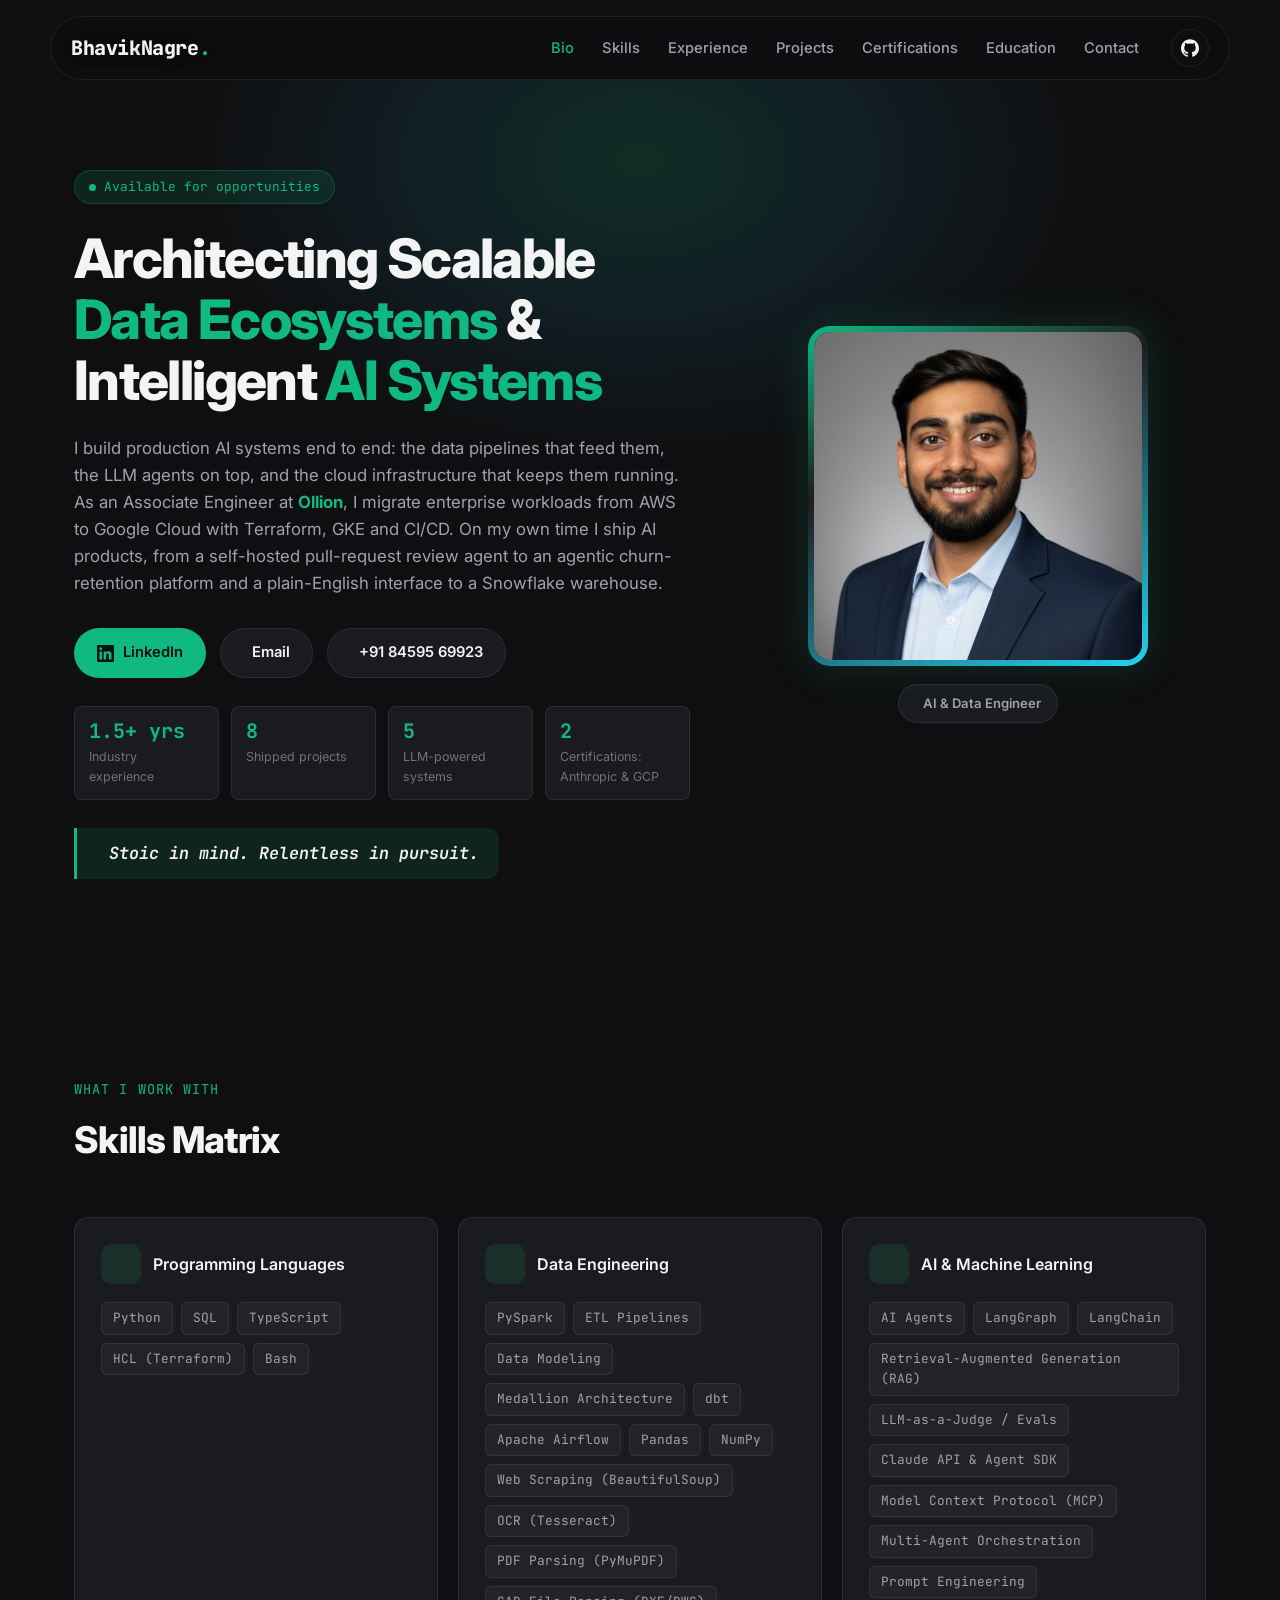
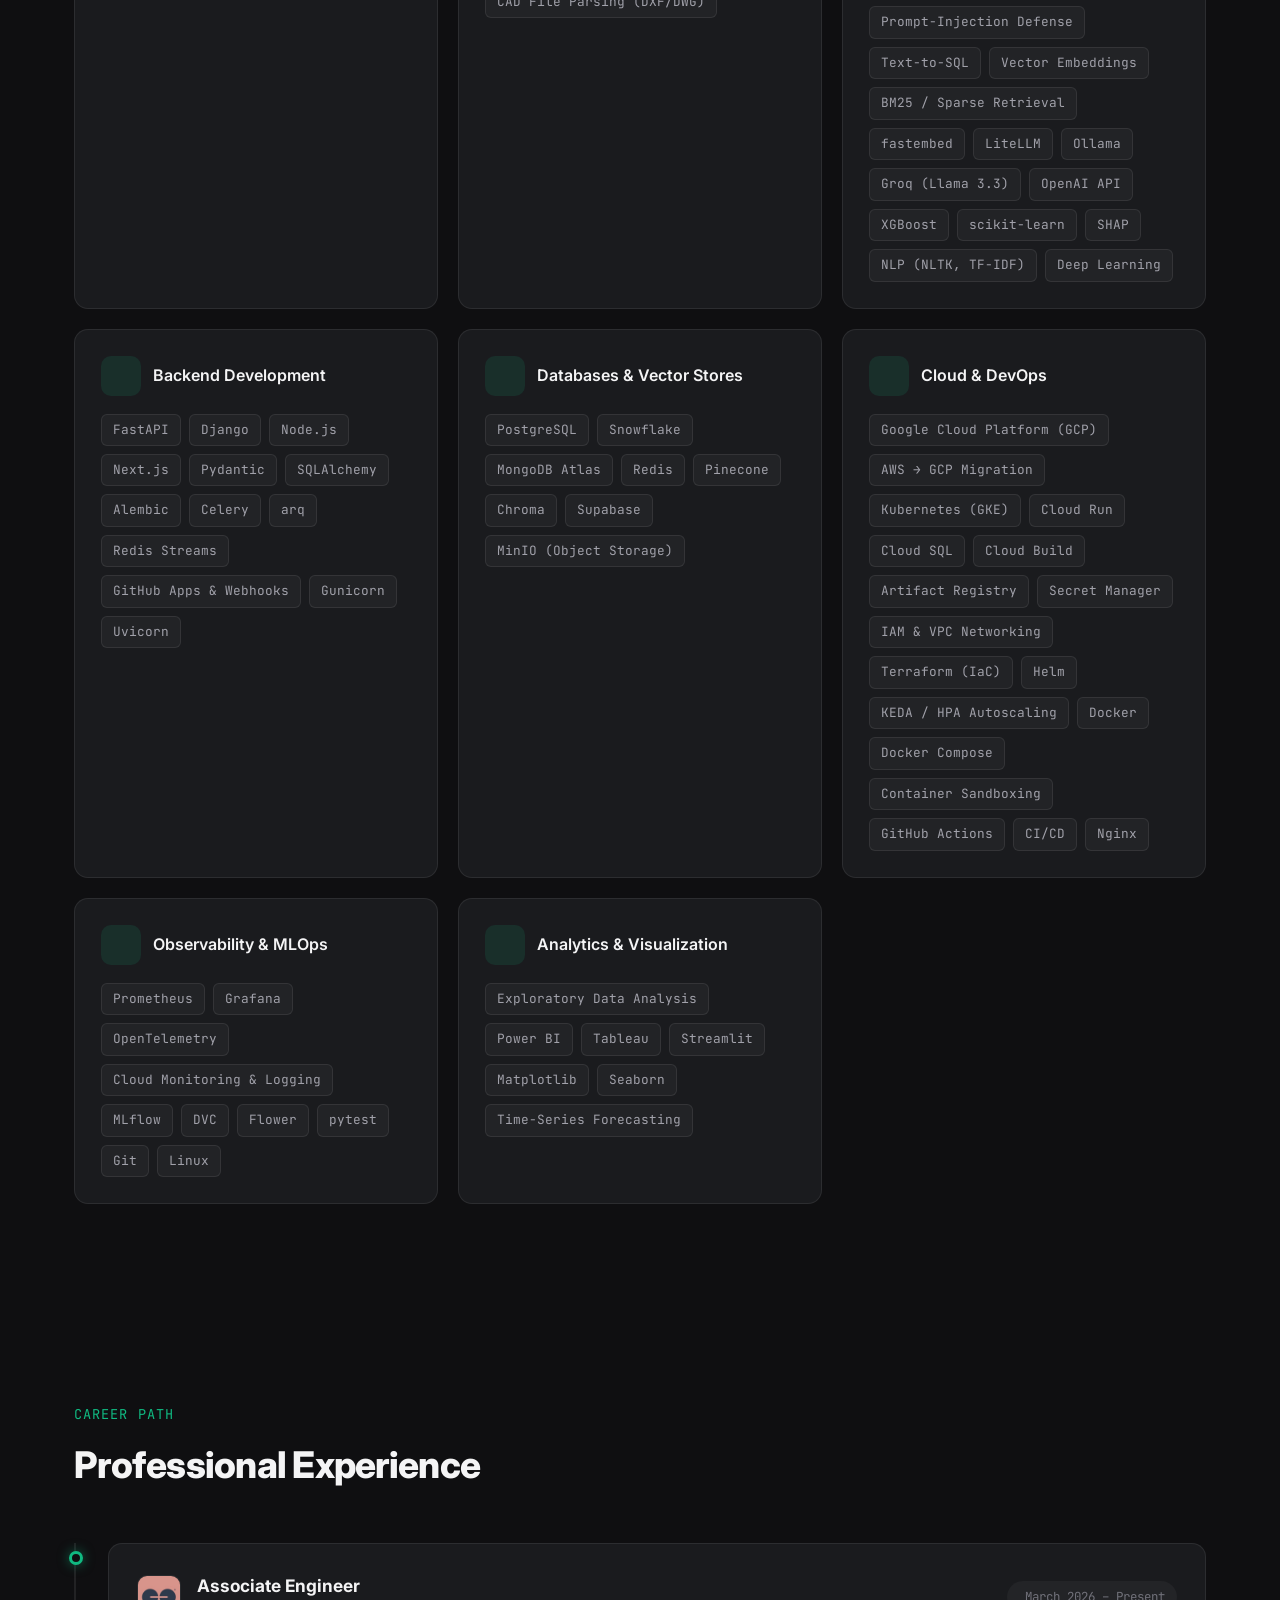
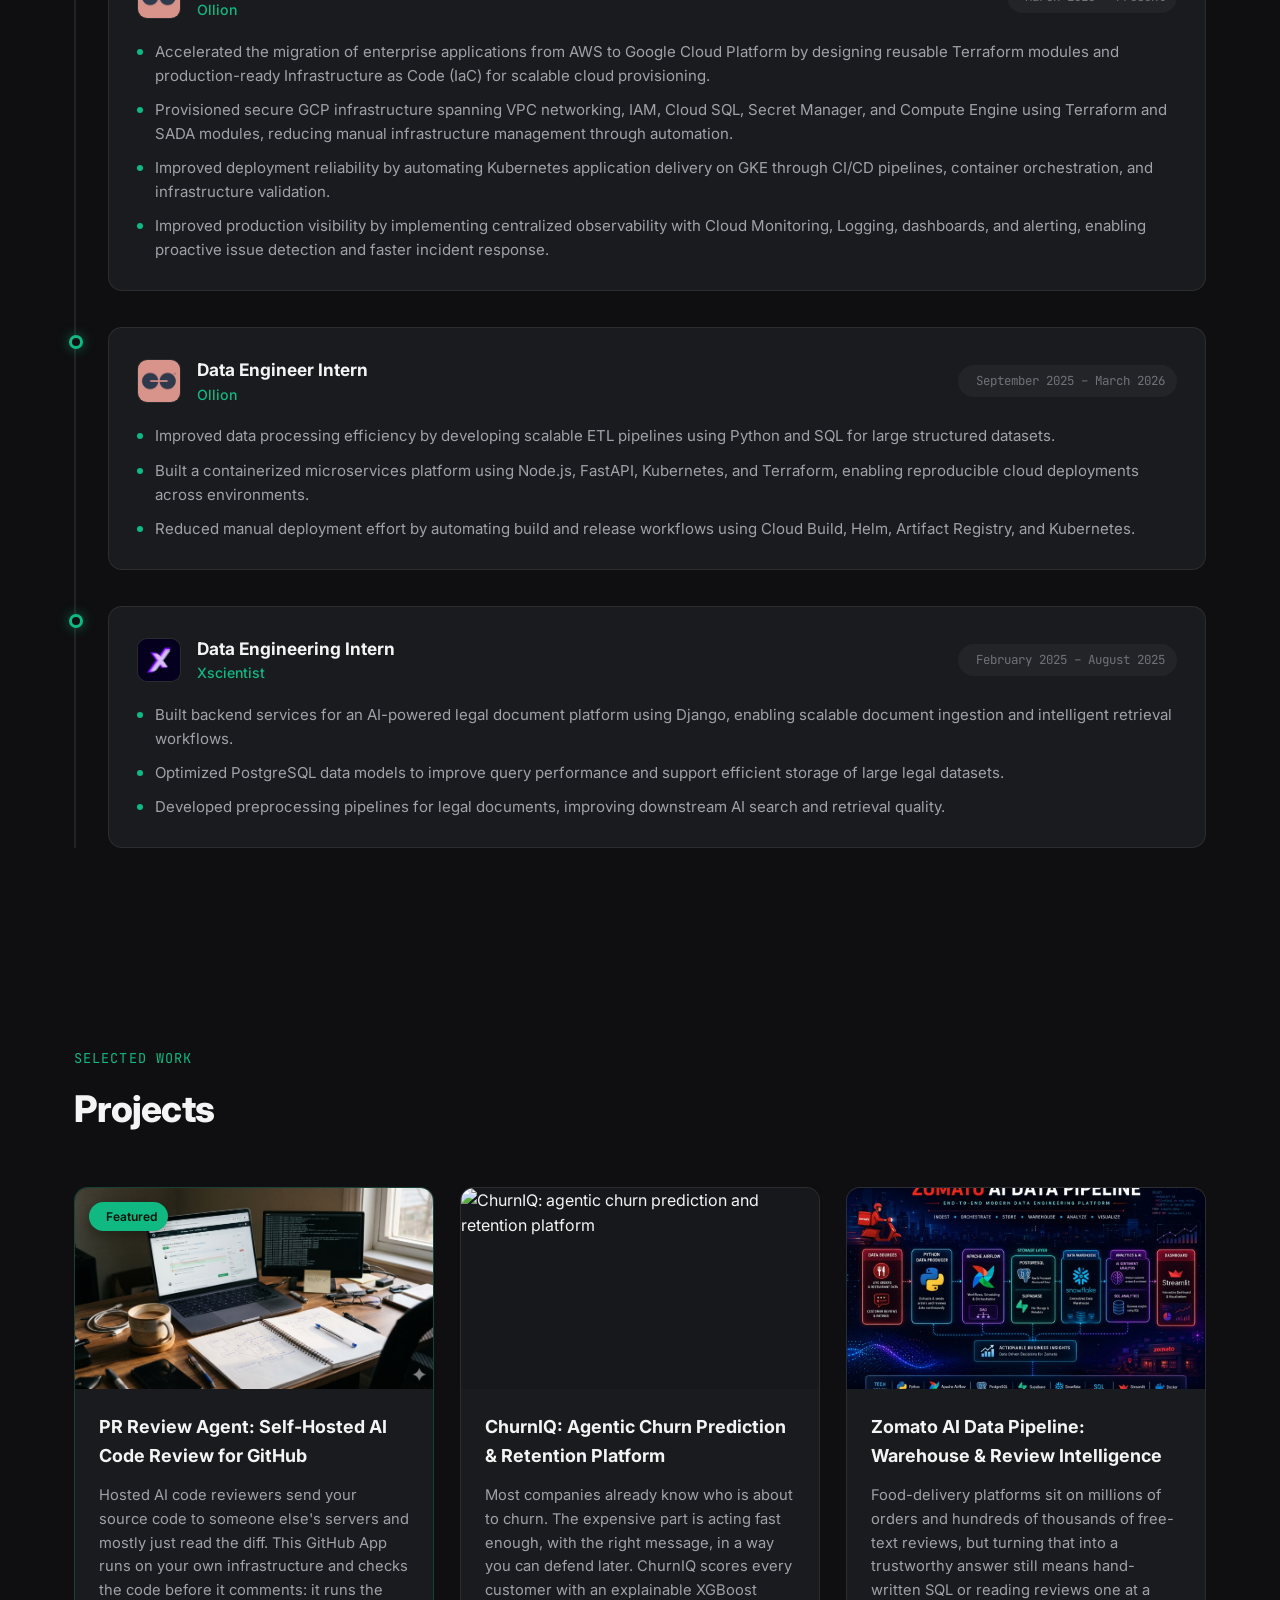
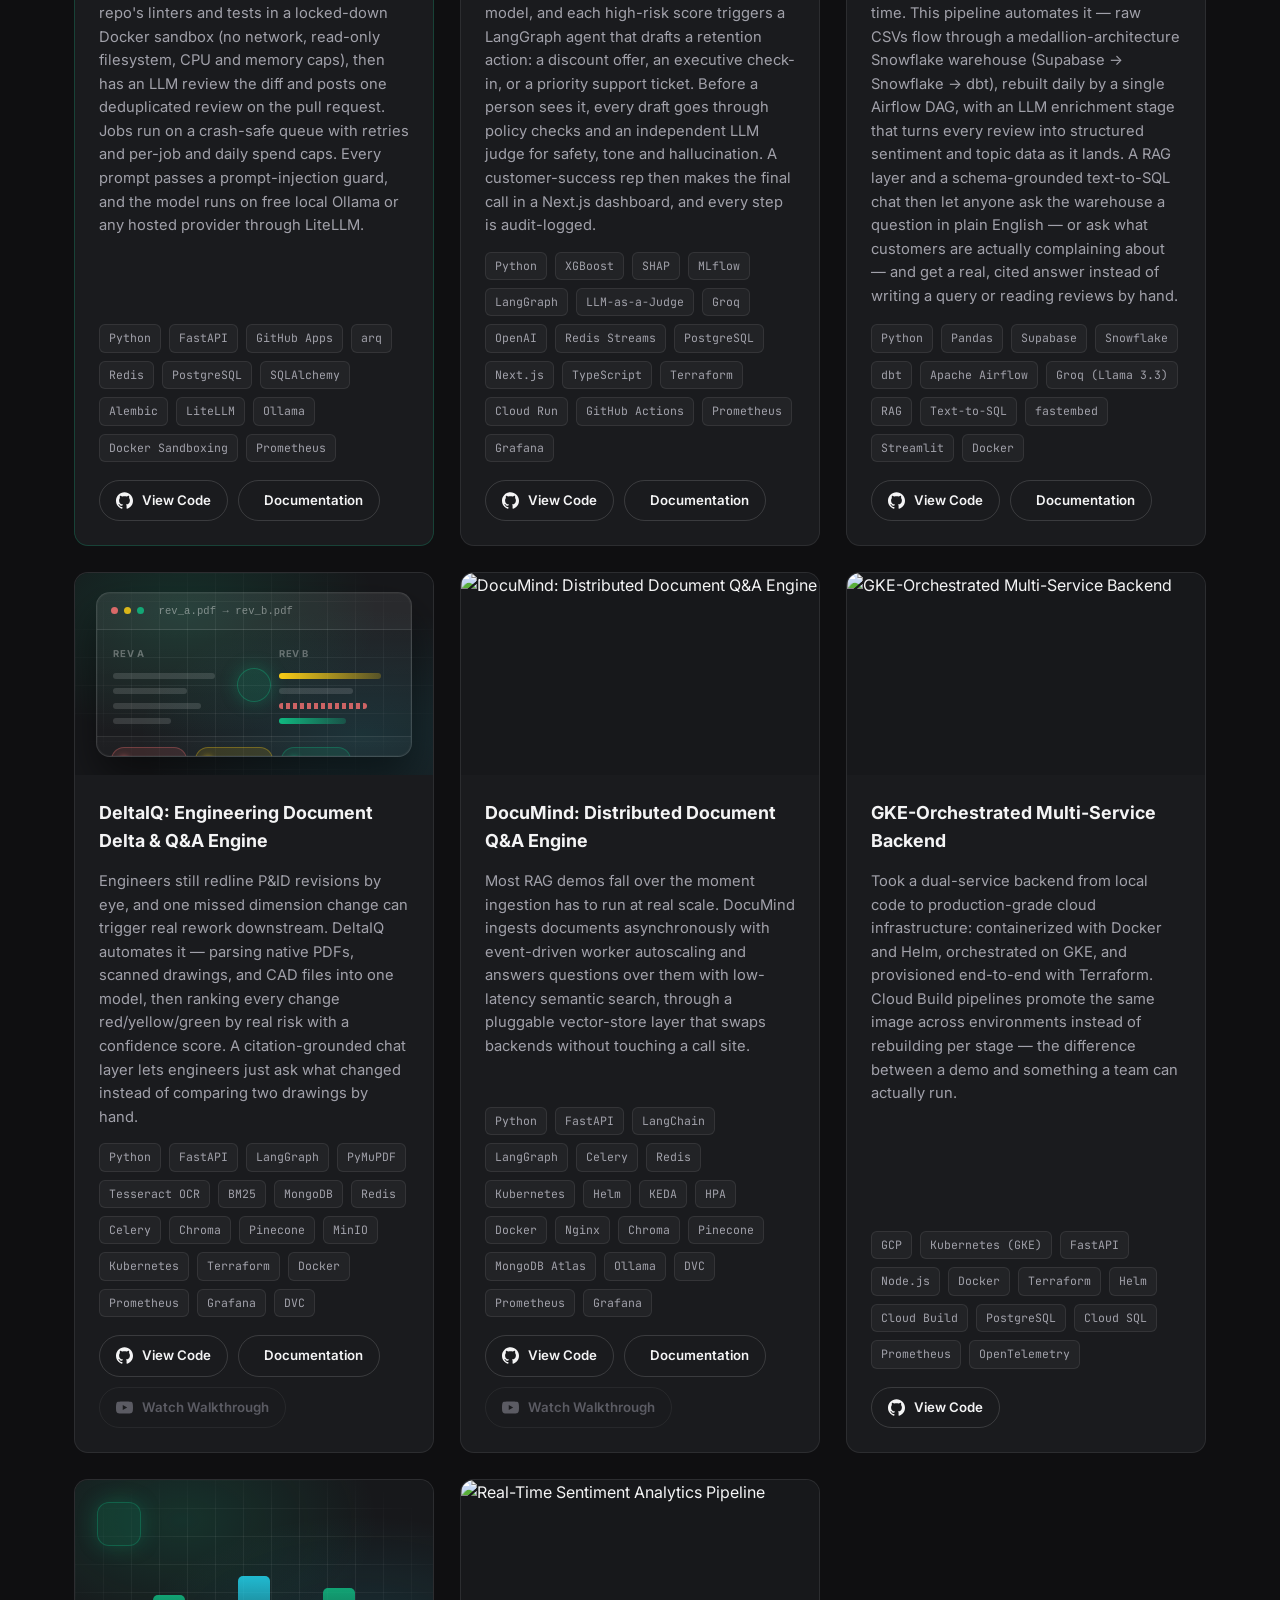
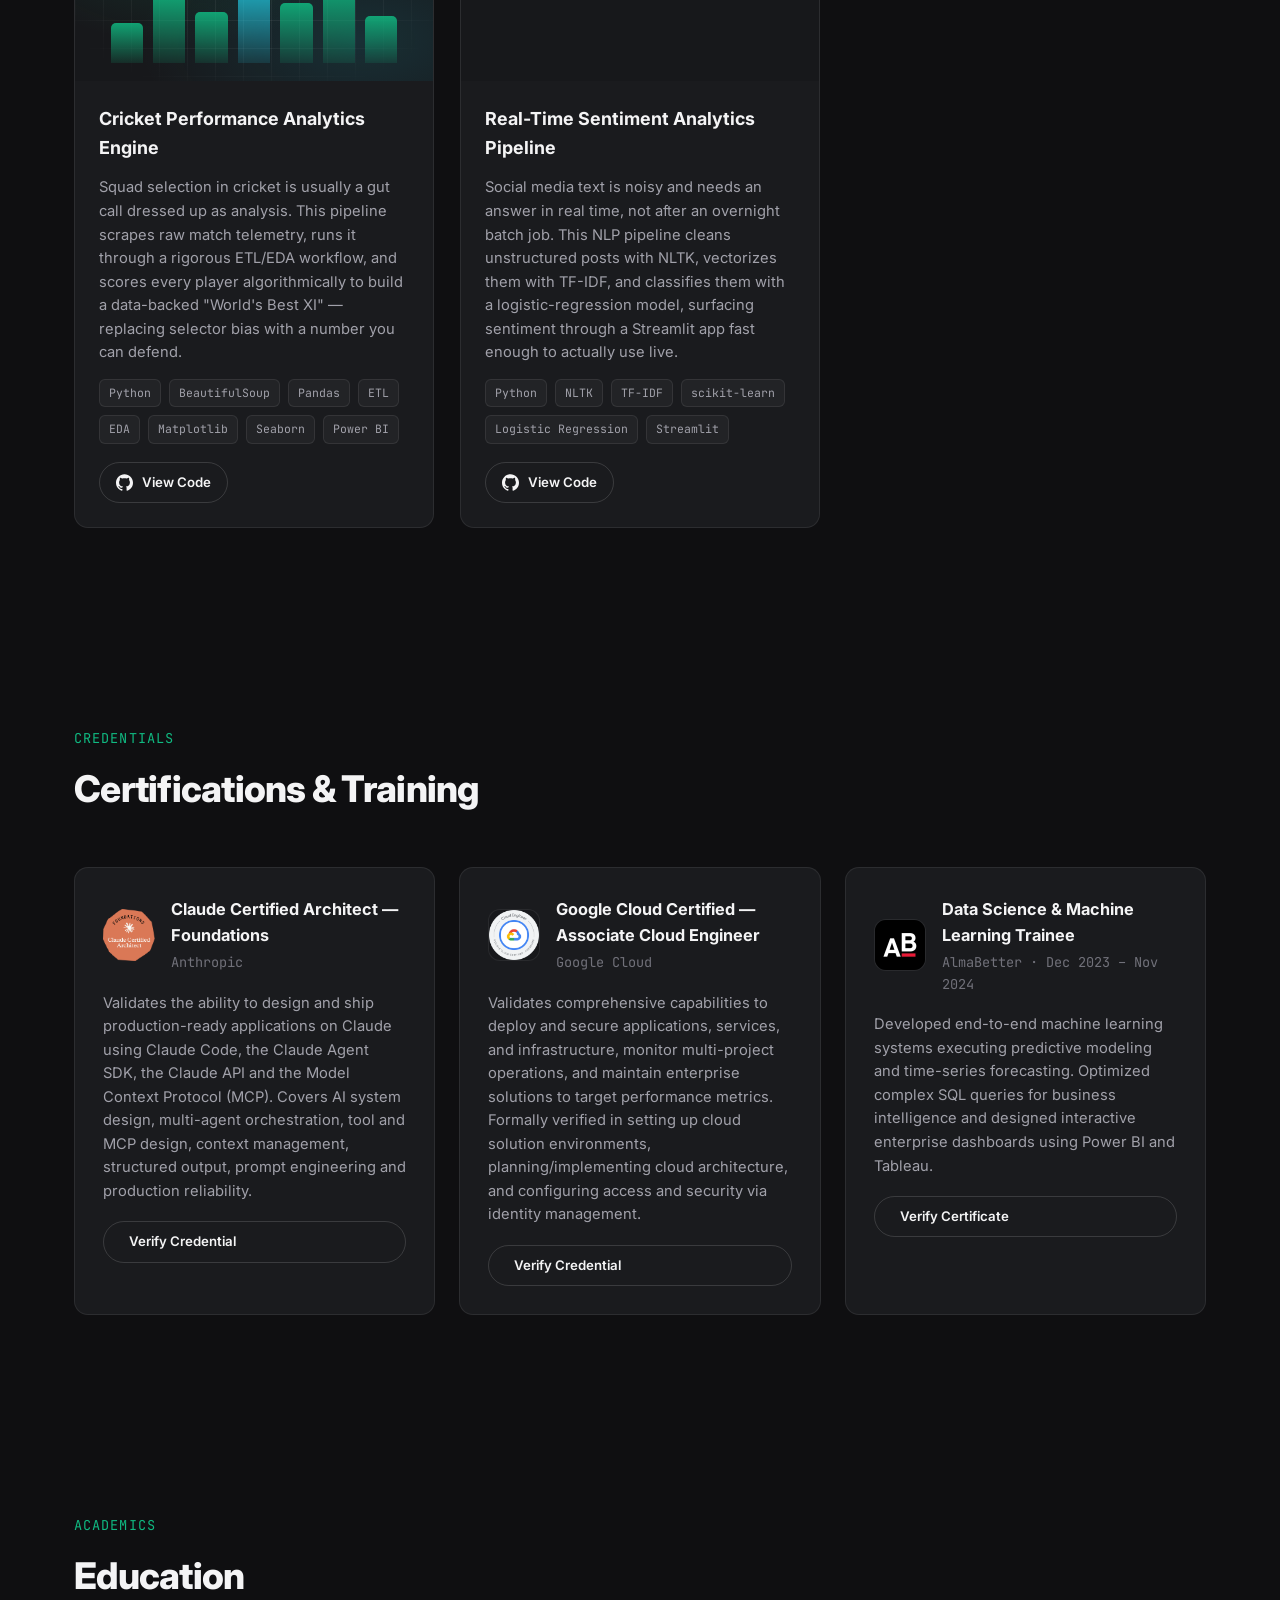
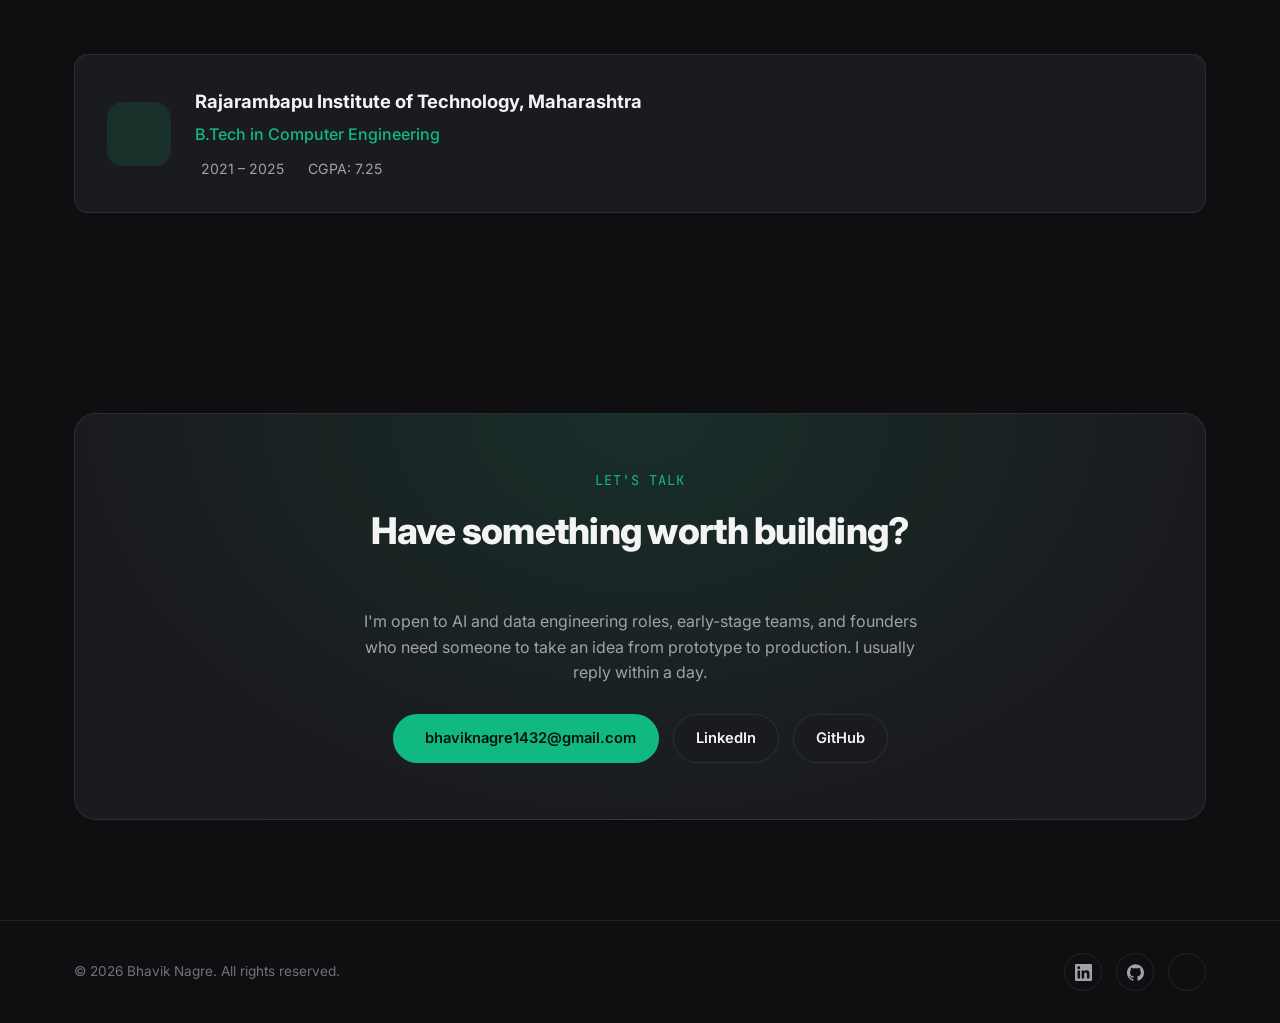
==== commit 4ed35b79: "Add Claude Certified Architect – Foundations certification Co-Authored-By: Claude Opus 5.5 <noreply@" ====
--- a/index.html
+++ b/index.html
@@ -42,6 +42,20 @@
     "@type": "CollegeOrUniversity",
     "name": "Rajarambapu Institute of Technology, Maharashtra"
   },
+  "hasCredential": [
+    {
+      "@type": "EducationalOccupationalCredential",
+      "name": "Claude Certified Architect – Foundations",
+      "credentialCategory": "certification",
+      "recognizedBy": { "@type": "Organization", "name": "Anthropic" }
+    },
+    {
+      "@type": "EducationalOccupationalCredential",
+      "name": "Google Cloud Certified – Associate Cloud Engineer",
+      "credentialCategory": "certification",
+      "recognizedBy": { "@type": "Organization", "name": "Google Cloud" }
+    }
+  ],
   "worksFor": {
     "@type": "Organization",
     "name": "Ollion"
@@ -50,6 +64,8 @@
     "Data Engineering",
     "AI Agents",
     "Large Language Models",
+    "Claude",
+    "Model Context Protocol",
     "Retrieval-Augmented Generation",
     "Machine Learning",
     "Google Cloud Platform",
@@ -117,7 +133,7 @@
           <div><dt>1.5+ yrs</dt><dd>Industry experience</dd></div>
           <div><dt>8</dt><dd>Shipped projects</dd></div>
           <div><dt>5</dt><dd>LLM-powered systems</dd></div>
-          <div><dt>GCP</dt><dd>Certified Cloud Engineer</dd></div>
+          <div><dt>2</dt><dd>Certifications: Anthropic &amp; GCP</dd></div>
         </dl>
 
         <blockquote class="hero-tagline">
@@ -193,6 +209,9 @@
             <span class="tag">LangChain</span>
             <span class="tag">Retrieval-Augmented Generation (RAG)</span>
             <span class="tag">LLM-as-a-Judge / Evals</span>
+            <span class="tag">Claude API &amp; Agent SDK</span>
+            <span class="tag">Model Context Protocol (MCP)</span>
+            <span class="tag">Multi-Agent Orchestration</span>
             <span class="tag">Prompt Engineering</span>
             <span class="tag">Prompt-Injection Defense</span>
             <span class="tag">Text-to-SQL</span>
@@ -585,6 +604,19 @@
 
         <article class="cert-card reveal">
           <div class="cert-head">
+            <img src="assets/img/claude-architect-badge.png" alt="Claude Certified Architect – Foundations badge" class="cert-logo cert-logo-badge" onerror="this.style.display='none'; this.nextElementSibling.style.display='flex';">
+            <div class="cert-logo-fallback" style="display:none;"><i data-lucide="sparkles"></i></div>
+            <div>
+              <h3>Claude Certified Architect — Foundations</h3>
+              <p class="cert-issuer">Anthropic</p>
+            </div>
+          </div>
+          <p class="cert-desc">Validates the ability to design and ship production-ready applications on Claude using Claude Code, the Claude Agent SDK, the Claude API and the Model Context Protocol (MCP). Covers AI system design, multi-agent orchestration, tool and MCP design, context management, structured output, prompt engineering and production reliability.</p>
+          <a href="https://www.credly.com/org/anthropic/badge/claude-certified-architect-foundations" target="_blank" rel="noopener noreferrer" class="btn btn-outline btn-sm"><i data-lucide="badge-check"></i> Verify Credential</a>
+        </article>
+
+        <article class="cert-card reveal">
+          <div class="cert-head">
             <img src="assets/img/google-logo.png" alt="Google Cloud logo" class="cert-logo" onerror="this.style.display='none'; this.nextElementSibling.style.display='flex';">
             <div class="cert-logo-fallback" style="display:none;"><i data-lucide="cloud"></i></div>
             <div>
--- a/style.css
+++ b/style.css
@@ -858,6 +858,12 @@
   border: 1px solid var(--border);
   flex-shrink: 0;
 }
+.cert-logo-badge {
+  object-fit: contain;
+  background: none;
+  border: none;
+  border-radius: 0;
+}
 .cert-logo-fallback {
   display: none;
   align-items: center;
